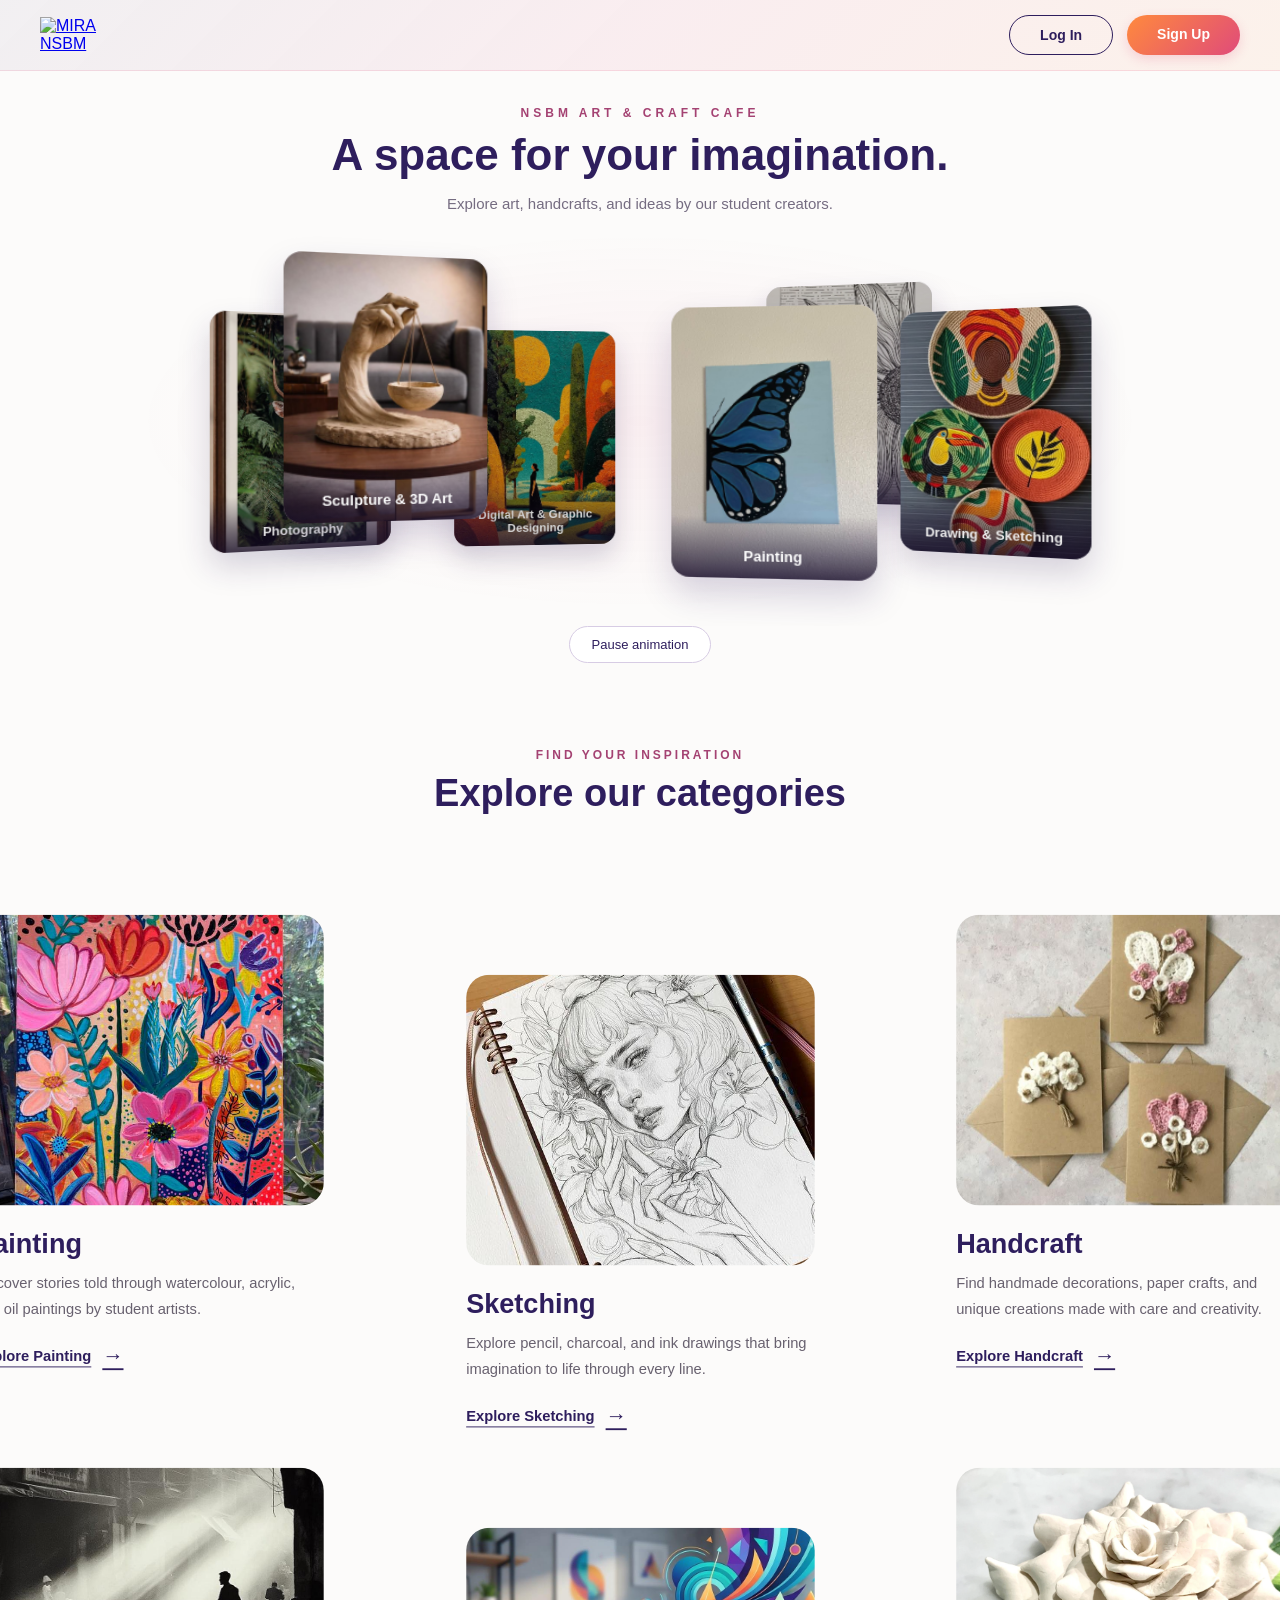
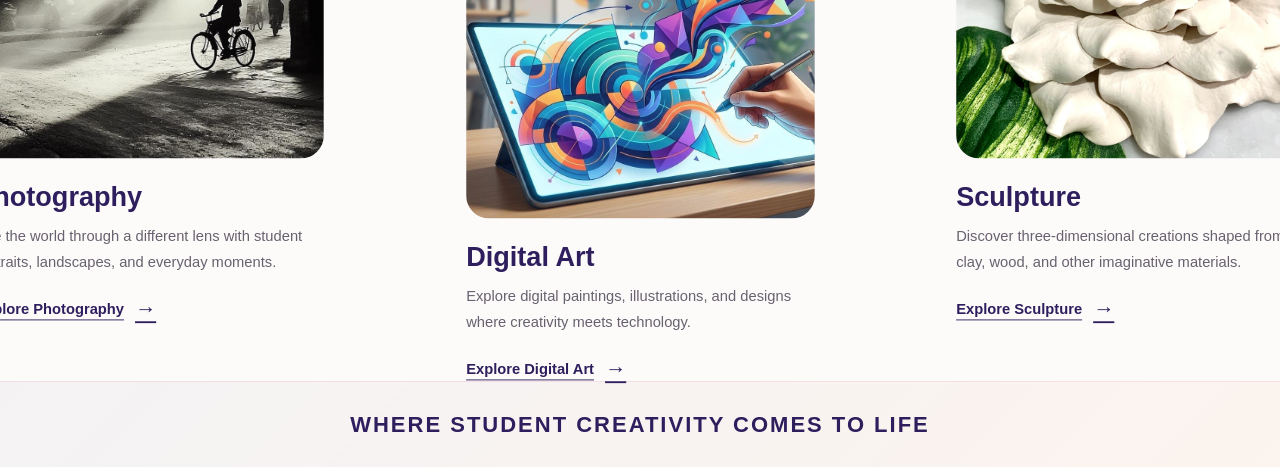
==== index.html @ be4d04fd "Created the categories in home page Here I have created the category types in home page which is wan" ====
<!DOCTYPE html>
<html lang="en">
<head>
    <meta charset="UTF-8">
    <meta name="viewport" content="width=device-width, initial-scale=1.0">

    <title>MIRA | NSBM ArtCraft</title>

    <link rel="stylesheet" href="style.css">
    <script src="carousel.js" defer></script>
</head>

<body class="mira-home">

    <header class="header">
        <a href="index.html">
            <img src="./Assets/logo without bg.jpeg"
                 alt="MIRA NSBM"
                 class="header-logo">
        </a>

        <nav class="header-buttons">
            <a href="login.html" class="button login-link">
                Log In
            </a>

            <a href="signin.html" class="button signup-link">
                Sign Up
            </a>
        </nav>
    </header>

    <main class="mira-showcase">

        <div class="showcase-intro">
            <p class="showcase-label">NSBM ART & CRAFT CAFE</p>
            <h1>A space for your imagination.</h1>
            <p>Explore art, handcrafts, and ideas by our student creators.</p>
        </div>

        <section class="mira-stage" aria-label="Featured student artworks">
            <div class="mira-orbit" id="artOrbit">

                <figure class="mira-art">
                    <img src="./Assests\art1.jpeg" alt="Student painting">
                    <figcaption>Painting</figcaption>
                </figure>

                <figure class="mira-art">
                    <img src="./Assests\art2.jpeg" alt="Student pencil sketch">
                    <figcaption>Drawing & Sketching</figcaption>
                </figure>

                <figure class="mira-art">
                    <img src="./Assests\art3.jpeg" alt="Student handcrafted item">
                    <figcaption>Handcrafts</figcaption>
                </figure>

                <figure class="mira-art">
                    <img src="./Assests\art4.jpeg" alt="Student photography">
                    <figcaption>Digital Art & Graphic Designing</figcaption>
                </figure>

                <figure class="mira-art">
                    <img src="./Assests\art5.jpeg" alt="Student digital artwork">
                    <figcaption>Photography</figcaption>
                </figure>

                <figure class="mira-art">
                    <img src="./Assests\art6.jpeg" alt="Student creative project">
                    <figcaption>Sculpture & 3D Art</figcaption>
                </figure>

            </div>
        </section>

        <button type="button"
                class="mira-motion-button"
                id="motionButton"
                aria-controls="artOrbit">
            Pause animation
        </button>

    </main>

    <section class="mira-categories" aria-labelledby="categoriesTitle">

    <div class="categories-heading">
        <p>FIND YOUR INSPIRATION</p>
        <h2 id="categoriesTitle">Explore our categories</h2>
    </div>

    <div class="categories-grid">

        <!-- Painting -->
        <article class="category-card">
            <img src="./Assests\painting1.jpg"
                 alt="Colourful painting"
                 loading="lazy">

            <h3>Painting</h3>

            <p>
                Discover stories told through watercolour,
                acrylic, and oil paintings by student artists.
            </p>

            <a href="gallery.html?category=painting">
                Explore Painting <span aria-hidden="true">→</span>
            </a>
        </article>

        <!-- Sketching -->
        <article class="category-card">
            <img src="./Assests\sketching1.jpg"
                 alt="Detailed pencil sketch"
                 loading="lazy">

            <h3>Sketching</h3>

            <p>
                Explore pencil, charcoal, and ink drawings
                that bring imagination to life through every line.
            </p>

            <a href="gallery.html?category=sketching">
                Explore Sketching <span aria-hidden="true">→</span>
            </a>
        </article>

        <!-- Handcraft -->
        <article class="category-card">
            <img src="./Assests\handcraft1.jpg"
                 alt="Handmade craft creation"
                 loading="lazy">

            <h3>Handcraft</h3>

            <p>
                Find handmade decorations, paper crafts,
                and unique creations made with care and creativity.
            </p>

            <a href="gallery.html?category=handcraft">
                Explore Handcraft <span aria-hidden="true">→</span>
            </a>
        </article>

        <!-- Photography -->
        <article class="category-card">
            <img src="./Assests\photography1.jpg"
                 alt="Creative student photograph"
                 loading="lazy">

            <h3>Photography</h3>

            <p>
                See the world through a different lens with
                student portraits, landscapes, and everyday moments.
            </p>

            <a href="gallery.html?category=photography">
                Explore Photography <span aria-hidden="true">→</span>
            </a>
        </article>

        <!-- Digital art -->
        <article class="category-card">
            <img src="./Assests\digiart1.jpg"
                 alt="Digital illustration"
                 loading="lazy">

            <h3>Digital Art</h3>

            <p>
                Explore digital paintings, illustrations,
                and designs where creativity meets technology.
            </p>

            <a href="gallery.html?category=digital-art">
                Explore Digital Art <span aria-hidden="true">→</span>
            </a>
        </article>

        <!-- Sculpture -->
        <article class="category-card">
            <img src="./Assests\3dart.webp"
                 alt="Handmade sculpture"
                 loading="lazy">

            <h3>Sculpture</h3>

            <p>
                Discover three-dimensional creations shaped
                from clay, wood, and other imaginative materials.
            </p>

            <a href="gallery.html?category=sculpture">
                Explore Sculpture <span aria-hidden="true">→</span>
            </a>
        </article>

    </div>
</section>

    <footer class="mira-home-footer">
        <p>WHERE STUDENT CREATIVITY COMES TO LIFE</p>
    </footer>

    <script src="script.js" defer></script>

</body>
</html>
---- style.css ----
/* General styles */
* {
    margin: 0;
    padding: 0;
    box-sizing: border-box;
}

body {
    font-family: "Segoe UI", Tahoma, Geneva, Verdana, sans-serif;
    background: #fcfbfa;
    color: #2e1e5d;
}

button,
input {
    font: inherit;
}

/* Homepage header */
.header {
    display: flex;
    justify-content: space-between;
    align-items: center;
    gap: 20px;
    padding: 15px 40px;

    background: linear-gradient(
        135deg,
        rgba(46, 30, 93, 0.05),
        rgba(224, 75, 122, 0.08),
        rgba(255, 138, 61, 0.08)
    );

    border-bottom: 1px solid rgba(224, 75, 122, 0.15);
}

.header-logo {
    display: block;
    width: 85px;
    height: auto;
}

.header-buttons {
    display: flex;
    gap: 14px;
}

.button {
    display: inline-block;
    padding: 11px 30px;
    border-radius: 25px;
    text-decoration: none;
    font-size: 14px;
    font-weight: 600;
    text-align: center;
}

.login-link {
    border: 1px solid #2e1e5d;
    color: #2e1e5d;
}

.login-link:hover {
    background: #eee8f7;
}

.signup-link {
    background: linear-gradient(135deg, #ff8a3d, #e04b7a);
    color: white;
    box-shadow: 0 4px 12px rgba(224, 75, 122, 0.2);
}

.signup-link:hover {
    filter: brightness(0.95);
}

/* Homepage content */
.home-content {
    min-height: calc(100vh - 90px);
    display: flex;
    justify-content: center;
    align-items: center;
    padding: 30px;
    text-align: center;
}

.home-content h1 {
    font-size: 26px;
    letter-spacing: 2px;
}

/* Separate login page */
.login-page {
    min-height: 100vh;
    display: flex;
    justify-content: center;
    align-items: center;
    padding: 24px;
    background: linear-gradient(135deg, #eee8f7, #fff0e8);
}

.login-card {
    position: relative;
    display: grid;
    grid-template-columns: 1fr 1fr;
    width: 900px;
    max-width: 100%;
    overflow: hidden;
    border-radius: 24px;
    background: white;
    box-shadow: 0 15px 50px rgba(0, 0, 0, 0.15);
}

.back-button {
    position: absolute;
    top: 12px;
    right: 20px;
    color: #2e1e5d;
    font-size: 34px;
    text-decoration: none;
    z-index: 1;
}

.login-panel {
    padding: 40px 32px;
}

.login-logo {
    width: 85px;
    height: auto;
    margin-bottom: 18px;
}

.login-panel h1 {
    margin-bottom: 8px;
    font-size: 30px;
}

.subtitle {
    margin-bottom: 25px;
    color: #666;
}

#loginForm label {
    display: block;
    margin: 15px 0 6px;
    font-size: 14px;
    font-weight: 600;
}

#loginForm input {
    width: 100%;
    padding: 15px;
    border: 1px solid #ccc;
    border-radius: 12px;
    font-size: 16px;
}

#loginForm input:focus {
    outline: 2px solid #7654bb;
    outline-offset: 2px;
}

.password-box {
    position: relative;
}

#loginForm .password-box input {
    padding-right: 75px;
}

.show-password {
    position: absolute;
    right: 12px;
    top: 50%;
    transform: translateY(-50%);
    border: none;
    background: transparent;
    color: #2e1e5d;
    font-size: 14px;
    font-weight: 600;
    cursor: pointer;
}

.forgot-link {
    display: inline-block;
    margin: 12px 0 20px;
    color: #6240a0;
    font-size: 14px;
}

.submit-login {
    width: 100%;
    padding: 15px;
    border: none;
    border-radius: 12px;
    background: linear-gradient(135deg, #ff8a3d, #e04b7a);
    color: white;
    font-size: 16px;
    font-weight: 600;
    cursor: pointer;
}

.submit-login:hover {
    filter: brightness(0.95);
}

#loginStatus {
    margin-top: 12px;
    font-size: 14px;
    line-height: 1.5;
}

.signup-text {
    margin-top: 25px;
    font-size: 14px;
}

.signup-text a {
    color: #6240a0;
    font-weight: 600;
}

/* Login right panel */
.side-panel {
    display: flex;
    flex-direction: column;
    justify-content: center;
    align-items: center;
    padding: 55px 32px;
    background: linear-gradient(135deg, #f1edf8, #fff1eb);
    text-align: center;
}

.qr-placeholder {
    display: grid;
    place-items: center;
    width: 190px;
    height: 190px;
    margin-bottom: 24px;
    border: 2px dashed #b4a4cf;
    border-radius: 20px;
    background: white;
    color: #75658b;
    line-height: 1.6;
}

.side-panel h2 {
    margin-bottom: 12px;
    font-size: 22px;
}

.side-panel p {
    color: #666;
    line-height: 1.6;
}

/* Mobile layout */
@media (max-width: 650px) {
    .header {
        padding: 15px;
        gap: 12px;
    }

    .header-buttons {
        gap: 8px;
    }

    .button {
        padding: 10px 16px;
    }

    .home-content h1 {
        font-size: 20px;
    }

    .login-page {
        padding: 16px;
    }

    .login-card {
        grid-template-columns: 1fr;
    }

    .login-panel {
        padding: 40px 24px;
    }

    .side-panel {
        display: none;
    }
}

#signupForm label {
    display: block;
    margin: 15px 0 6px;
    font-size: 14px;
    font-weight: 600;
}

#signupForm input {
    width: 100%;
    padding: 15px;
    border: 1px solid #ccc;
    border-radius: 12px;
    font-size: 16px;
}

#signupForm input:focus {
    outline: 2px solid #7654bb;
    outline-offset: 2px;
}

#signupForm .password-box input {
    padding-right: 75px;
}

.signup-submit {
    margin-top: 24px;
}

#signupStatus {
    margin-top: 12px;
    font-size: 14px;
    line-height: 1.5;
}

/* Homepage layout */
.mira-home {
    min-height: 100vh;
    min-height: 100svh;
    display: flex;
    flex-direction: column;
    background: #fcfbfa;
}

.mira-home .header {
    flex-shrink: 0;
}

/* Main showcase fills the space above the footer */
.mira-showcase {
    flex: 1;
    min-width: 0;
    display: flex;
    flex-direction: column;
    justify-content: center;
    align-items: center;
    padding: 35px 0 20px;
}

.showcase-intro {
    padding: 0 20px;
    text-align: center;
}

.showcase-label {
    margin-bottom: 10px;
    color: #a44272;
    font-size: 12px;
    font-weight: 700;
    letter-spacing: 4px;
}

.showcase-intro h1 {
    margin-bottom: 12px;
    color: #2e1e5d;
    font-size: clamp(26px, 4vw, 44px);
}

.showcase-intro > p:last-child {
    color: #756c81;
    font-size: 15px;
    line-height: 1.6;
}

/* 3D space */
.mira-stage {
    width: 100%;
    max-width: 1100px;
    height: 410px;
    position: relative;
    perspective: 1100px;
    overflow: hidden;

    background: radial-gradient(
        ellipse at center,
        rgba(224, 75, 122, 0.07),
        transparent 65%
    );
}

.mira-orbit {
    position: absolute;
    top: 50%;
    left: 50%;
    width: 0;
    height: 0;
    transform-style: preserve-3d;
}

/* Artwork cards */
.mira-art {
    position: absolute;
    top: -120px;
    left: -90px;
    width: 180px;
    height: 240px;
    margin: 0;
    overflow: hidden;

    border: 5px solid white;
    border-radius: 16px;
    background: #eee8f7;
    box-shadow: 0 15px 30px rgba(46, 30, 93, 0.18);

    backface-visibility: hidden;
}

.mira-art img {
    display: block;
    width: 100%;
    height: 100%;
    object-fit: cover;
}

.mira-art figcaption {
    position: absolute;
    right: 0;
    bottom: 0;
    left: 0;
    padding: 28px 10px 12px;

    background: linear-gradient(
        transparent,
        rgba(25, 14, 43, 0.8)
    );

    color: white;
    font-size: 13px;
    font-weight: 600;
    text-align: center;
}

.mira-motion-button {
    padding: 10px 22px;
    border: 1px solid #d7cce4;
    border-radius: 25px;
    background: white;
    color: #2e1e5d;
    font: inherit;
    font-size: 13px;
    cursor: pointer;
}

.mira-motion-button:hover {
    background: #f1edf8;
}

.mira-motion-button:focus-visible {
    outline: 3px solid #7654bb;
    outline-offset: 3px;
}

/* Slogan at the bottom, without overlapping content */
.mira-home-footer {
    padding: 25px 20px;
    border-top: 1px solid rgba(224, 75, 122, 0.12);

    background: linear-gradient(
        135deg,
        rgba(46, 30, 93, 0.04),
        rgba(255, 138, 61, 0.06)
    );

    text-align: center;
}

.mira-home-footer p {
    margin: 0;
    color: #2e1e5d;
    font-size: clamp(14px, 2vw, 22px);
    font-weight: 700;
    letter-spacing: 2px;
    line-height: 1.6;
}

/* Mobile adjustments */
@media (max-width: 600px) {
    .mira-showcase {
        padding-top: 25px;
    }

    .mira-stage {
        height: 310px;
    }

    .mira-art {
        top: -85px;
        left: -60px;
        width: 120px;
        height: 170px;
        border-width: 3px;
        border-radius: 12px;
    }

    .mira-art figcaption {
        font-size: 11px;
    }

    .showcase-intro > p:last-child {
        font-size: 13px;
    }
}

.mira-art {
    border: none;
}

/* Categories section */
.mira-categories {
    width: 100%;
    max-width: 1400px;
    margin: 0 auto;
    padding: 65px 40px 80px;
}

.categories-heading {
    margin-bottom: 40px;
    text-align: center;
}

.categories-heading > p {
    margin-bottom: 10px;
    color: #a44272;
    font-size: 12px;
    font-weight: 700;
    letter-spacing: 3px;
}

.categories-heading h2 {
    margin: 0;
    color: #2e1e5d;
    font-size: clamp(26px, 3vw, 38px);
}

/* Three columns on desktop */
.categories-grid {
    display: grid;
    grid-template-columns: repeat(3, minmax(0, 1fr));
    column-gap: 32px;
    row-gap: 60px;
}

.category-card {
    display: flex;
    flex-direction: column;
    min-width: 0;
}

/* Large rounded images like your reference */
.category-card > img {
    display: block;
    width: 100%;
    aspect-ratio: 6 / 5;
    object-fit: cover;

    border: none;
    border-radius: 25px;
    background: #eee8f7;
    box-shadow: none;

    transition: transform 0.3s ease;
}

.category-card:hover > img {
    transform: translateY(-5px);
}

.category-card h3 {
    margin: 25px 0 12px;
    color: #2e1e5d;
    font-size: clamp(23px, 2.3vw, 30px);
    font-weight: 600;
}

.category-card > p {
    margin: 0 0 22px;
    color: #68616f;
    font-size: 16px;
    line-height: 1.8;
}

/* Links stay aligned at the bottom of each row */
.category-card > a {
    align-self: flex-start;
    display: inline-flex;
    align-items: center;
    gap: 12px;
    margin-top: auto;

    color: #2e1e5d;
    font-size: 16px;
    font-weight: 600;
    text-decoration: underline;
    text-underline-offset: 6px;
}

.category-card > a span {
    display: inline-block;
    font-size: 23px;
    transition: transform 0.25s ease;
}

.category-card > a:hover {
    color: #b33968;
}

.category-card > a:hover span {
    transform: translateX(5px);
}

.category-card > a:focus-visible {
    outline: 3px solid #7654bb;
    outline-offset: 6px;
    border-radius: 3px;
}

/* Two columns on tablets */
@media (max-width: 900px) {
    .categories-grid {
        grid-template-columns: repeat(2, minmax(0, 1fr));
    }

    .mira-categories {
        padding: 50px 24px;
    }
}

/* One column on phones */
@media (max-width: 550px) {
    .categories-grid {
        grid-template-columns: 1fr;
        row-gap: 40px;
    }

    .mira-categories {
        padding: 40px 20px;
    }
}

/* Respect reduced-motion preferences */
@media (prefers-reduced-motion: reduce) {
    .category-card > img,
    .category-card > a span {
        transition: none;
    }

    .category-card:hover > img,
    .category-card > a:hover span {
        transform: none;
    }
}

/* =========================================
   CATEGORY SCROLL ENTRANCE ANIMATION
   ========================================= */

.category-card {
    opacity: 1;
    transform: none;

    transition:
        opacity 0.8s ease,
        transform 0.8s cubic-bezier(0.22, 1, 0.36, 1);
}

/* Different starting directions */
.category-card:nth-child(1) {
    transform: translateX(-80px) translateY(40px) scale(0.92);
}

.category-card:nth-child(2) {
    transform: translateY(100px) scale(0.92);
}

.category-card:nth-child(3) {
    transform: translateX(80px) translateY(40px) scale(0.92);
}

.category-card:nth-child(4) {
    transform: translateX(-80px) translateY(40px) scale(0.92);
}

.category-card:nth-child(5) {
    transform: translateY(100px) scale(0.92);
}

.category-card:nth-child(6) {
    transform: translateX(80px) translateY(40px) scale(0.92);
}

/* Final position */
.category-card.show-category {
    opacity: 1;
    transform: translate(0, 0) scale(1);
}
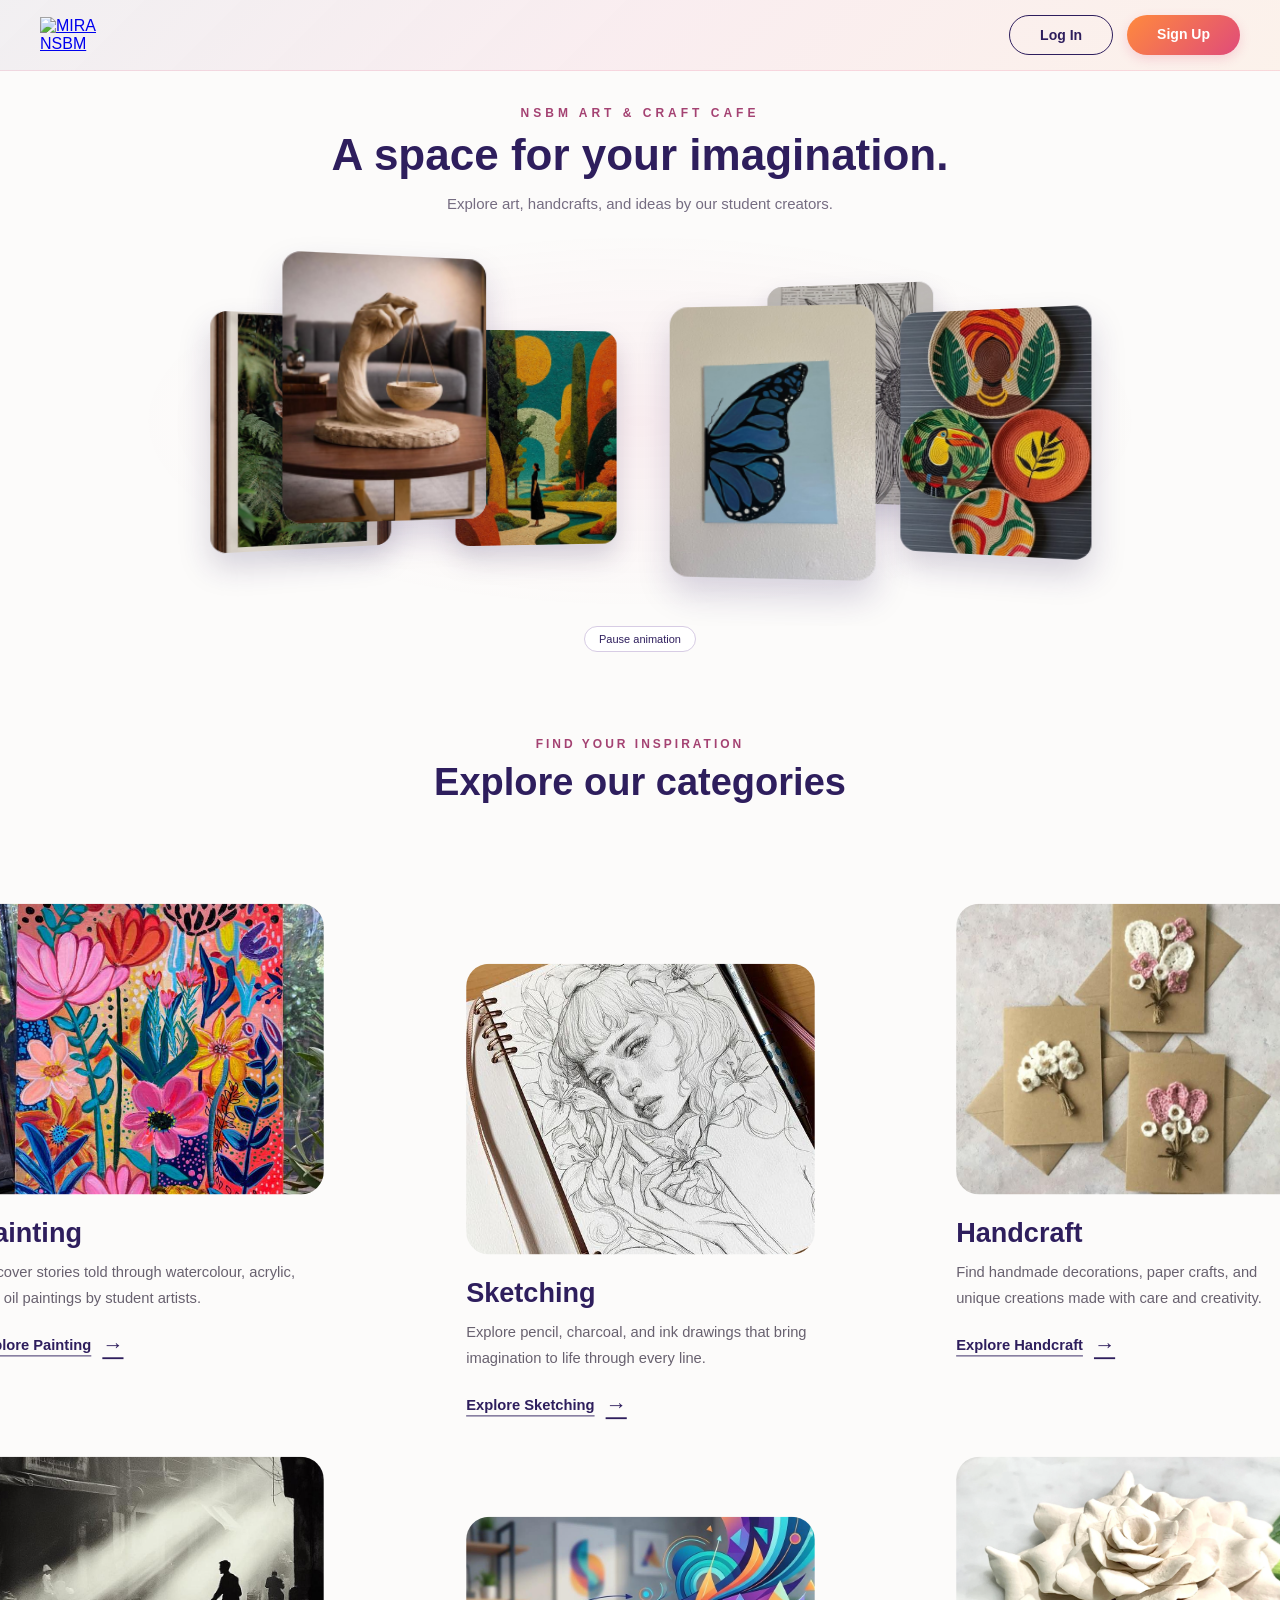
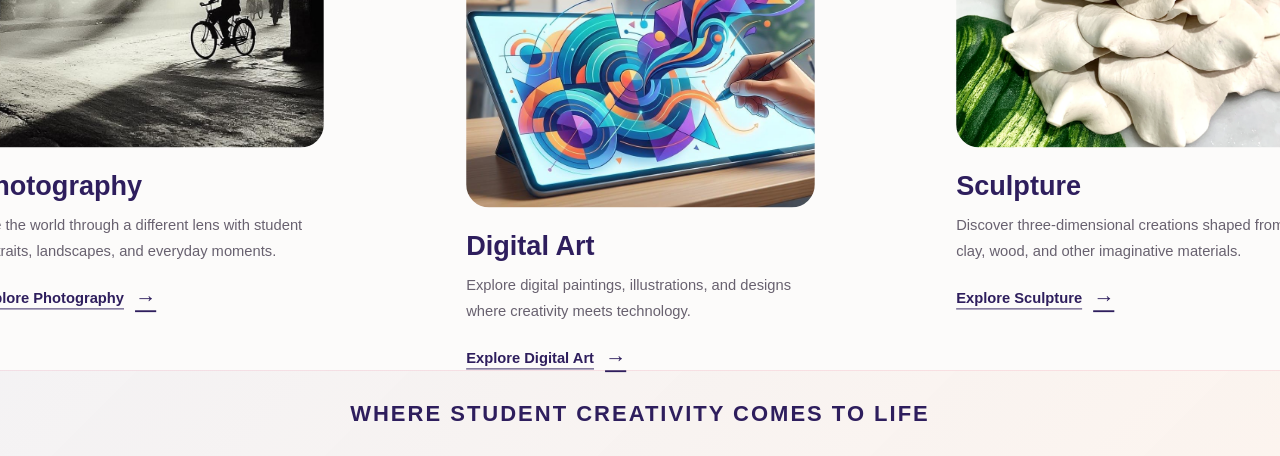
==== commit c5d17417: "Updatedwith some changes" ====
--- a/index.html
+++ b/index.html
@@ -43,32 +43,26 @@
 
                 <figure class="mira-art">
                     <img src="./Assests\art1.jpeg" alt="Student painting">
-                    <figcaption>Painting</figcaption>
                 </figure>
 
                 <figure class="mira-art">
                     <img src="./Assests\art2.jpeg" alt="Student pencil sketch">
-                    <figcaption>Drawing & Sketching</figcaption>
                 </figure>
 
                 <figure class="mira-art">
                     <img src="./Assests\art3.jpeg" alt="Student handcrafted item">
-                    <figcaption>Handcrafts</figcaption>
                 </figure>
 
                 <figure class="mira-art">
                     <img src="./Assests\art4.jpeg" alt="Student photography">
-                    <figcaption>Digital Art & Graphic Designing</figcaption>
                 </figure>
 
                 <figure class="mira-art">
                     <img src="./Assests\art5.jpeg" alt="Student digital artwork">
-                    <figcaption>Photography</figcaption>
                 </figure>
 
                 <figure class="mira-art">
                     <img src="./Assests\art6.jpeg" alt="Student creative project">
-                    <figcaption>Sculpture & 3D Art</figcaption>
                 </figure>
 
             </div>
--- a/style.css
+++ b/style.css
@@ -443,13 +443,13 @@
 }
 
 .mira-motion-button {
-    padding: 10px 22px;
+    padding: 6px 14px;   /* smaller button */
     border: 1px solid #d7cce4;
-    border-radius: 25px;
+    border-radius: 20px;
     background: white;
     color: #2e1e5d;
     font: inherit;
-    font-size: 13px;
+    font-size: 11px;     /* smaller text */
     cursor: pointer;
 }
 
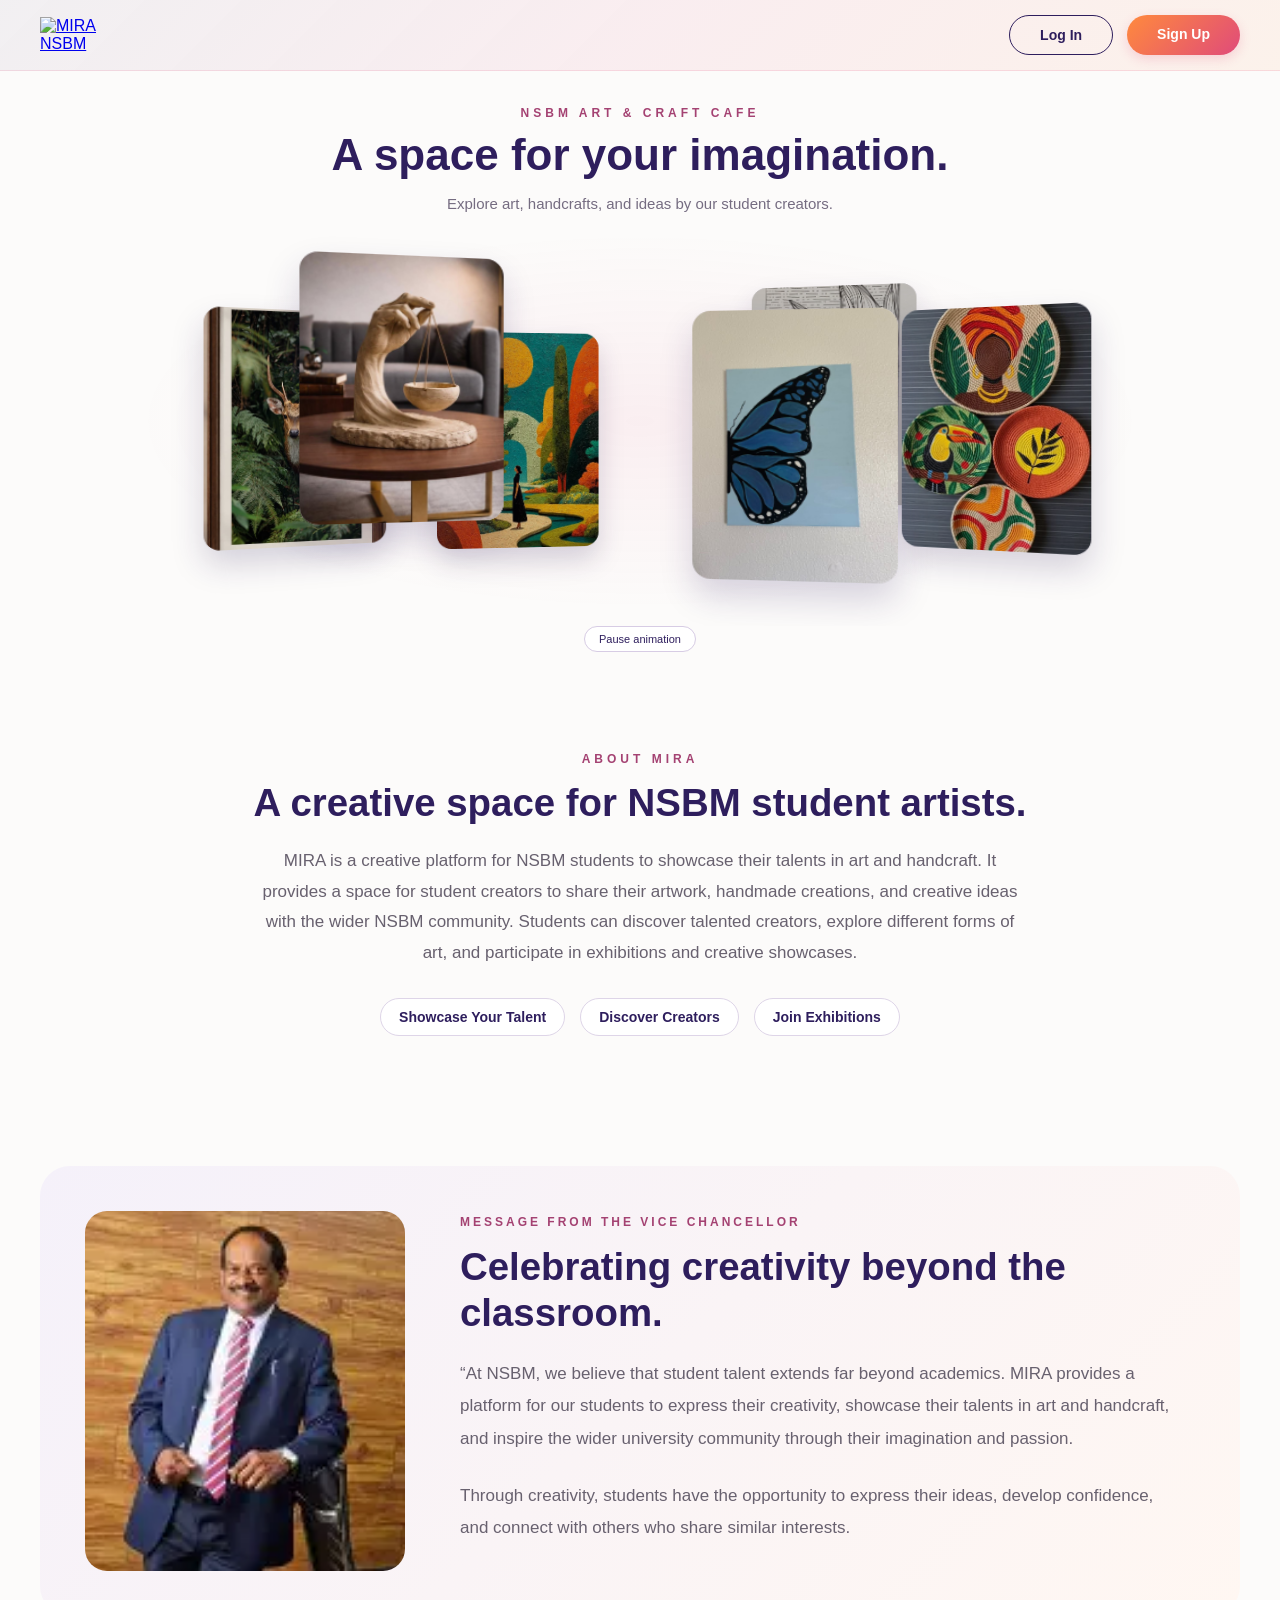
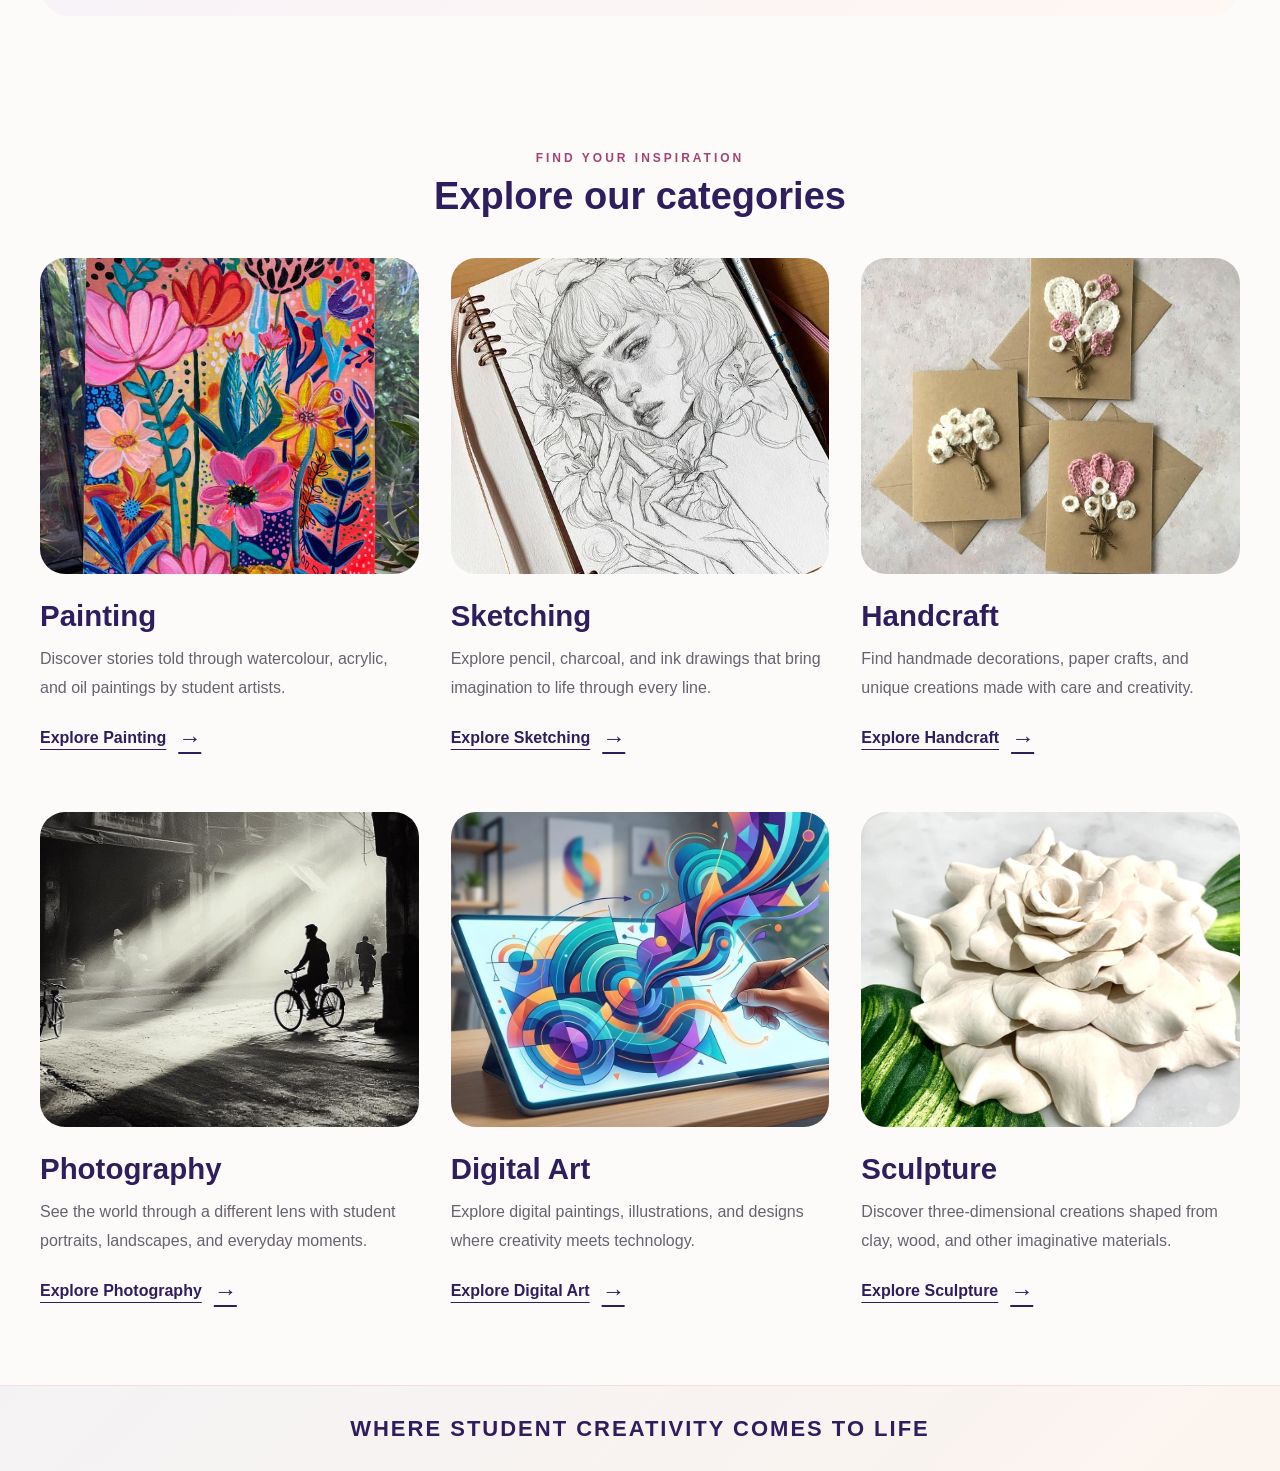
==== commit 7764c548: "Updated with some parts of home page" ====
--- a/index.html
+++ b/index.html
@@ -77,6 +77,82 @@
 
     </main>
 
+    <section class="mira-about">
+
+    <p class="about-label">ABOUT MIRA</p>
+
+    <h2>A creative space for NSBM student artists.</h2>
+
+    <p class="about-description">
+        MIRA is a creative platform for NSBM students to showcase their
+        talents in art and handcraft. It provides a space for student creators
+        to share their artwork, handmade creations, and creative ideas with
+        the wider NSBM community. Students can discover talented creators,
+        explore different forms of art, and participate in exhibitions and
+        creative showcases.
+    </p>
+
+    <div class="about-features">
+        <span>Showcase Your Talent</span>
+        <span>Discover Creators</span>
+        <span>Join Exhibitions</span>
+    </div>
+
+</section>
+
+<section class="vc-message">
+
+    <div class="vc-message-container">
+
+        <!-- Photo stays fixed -->
+        <div class="vc-image">
+            <img src="./Assests\vcsir.webp"
+                 alt="Vice Chancellor of NSBM Green University">
+        </div>
+
+        <!-- Only this side scrolls -->
+        <div class="vc-content">
+
+            <p class="vc-label">MESSAGE FROM THE VICE CHANCELLOR</p>
+
+            <h2>Celebrating creativity beyond the classroom.</h2>
+
+            <div class="vc-scroll-content">
+
+                <p class="vc-quote">
+                    “At NSBM, we believe that student talent extends far
+                    beyond academics. MIRA provides a platform for our
+                    students to express their creativity, showcase their
+                    talents in art and handcraft, and inspire the wider
+                    university community through their imagination and
+                    passion.
+                </p>
+
+                <p class="vc-quote">
+                    Through creativity, students have the opportunity to
+                    express their ideas, develop confidence, and connect
+                    with others who share similar interests.
+                </p>
+
+                <p class="vc-quote">
+                    MIRA celebrates the artistic talents of NSBM students
+                    and encourages them to continue exploring their
+                    creativity beyond the classroom.”
+                </p>
+
+                <div class="vc-name">
+                    <strong>Vice Chancellor - Prof. E. A. Weerasinghe</strong>
+                    <span>NSBM Green University</span>
+                </div>
+
+            </div>
+
+        </div>
+
+    </div>
+
+</section>
+
     <section class="mira-categories" aria-labelledby="categoriesTitle">
 
     <div class="categories-heading">
--- a/style.css
+++ b/style.css
@@ -517,6 +517,212 @@
     border: none;
 }
 
+/* About MIRA section */
+
+.mira-about {
+    max-width: 950px;
+    margin: 0 auto;
+    padding: 80px 30px 60px;
+    text-align: center;
+}
+
+.about-label {
+    margin-bottom: 14px;
+    color: #a44272;
+    font-size: 12px;
+    font-weight: 700;
+    letter-spacing: 4px;
+}
+
+.mira-about h2 {
+    margin-bottom: 20px;
+    color: #2e1e5d;
+    font-size: clamp(28px, 3vw, 42px);
+    line-height: 1.2;
+}
+
+.about-description {
+    max-width: 760px;
+    margin: 0 auto;
+    color: #68616f;
+    font-size: 17px;
+    line-height: 1.8;
+}
+
+.about-features {
+    display: flex;
+    justify-content: center;
+    flex-wrap: wrap;
+    gap: 15px;
+    margin-top: 30px;
+}
+
+.about-features span {
+    padding: 10px 18px;
+    border: 1px solid #ded5e8;
+    border-radius: 30px;
+    background: #ffffff;
+    color: #2e1e5d;
+    font-size: 14px;
+    font-weight: 600;
+}
+
+@media (max-width: 600px) {
+    .mira-about {
+        padding: 60px 20px 40px;
+    }
+
+    .about-description {
+        font-size: 15px;
+    }
+}
+
+/* =========================================
+   VICE CHANCELLOR MESSAGE
+   ========================================= */
+
+.vc-message {
+    padding: 70px 40px;
+}
+
+.vc-message-container {
+    display: grid;
+    grid-template-columns: 320px 1fr;
+    gap: 55px;
+    align-items: center;
+
+    max-width: 1200px;
+    margin: 0 auto;
+    padding: 45px;
+
+    border-radius: 30px;
+
+    background: linear-gradient(
+        135deg,
+        #f5f1fa,
+        #fff7f2
+    );
+}
+
+.vc-image img {
+    display: block;
+    width: 100%;
+    height: 360px;
+
+    object-fit: cover;
+
+    border-radius: 22px;
+}
+
+.vc-label {
+    margin-bottom: 15px;
+
+    color: #a44272;
+
+    font-size: 12px;
+    font-weight: 700;
+
+    letter-spacing: 3px;
+}
+
+.vc-content h2 {
+    margin-bottom: 22px;
+
+    color: #2e1e5d;
+
+    font-size: clamp(27px, 3vw, 40px);
+
+    line-height: 1.2;
+}
+
+.vc-quote {
+    margin-bottom: 25px;
+
+    color: #68616f;
+
+    font-size: 17px;
+
+    line-height: 1.9;
+}
+
+.vc-name {
+    display: flex;
+    flex-direction: column;
+
+    gap: 5px;
+}
+
+.vc-name strong {
+    color: #2e1e5d;
+
+    font-size: 16px;
+}
+
+.vc-name span {
+    color: #8b8291;
+
+    font-size: 14px;
+}
+
+
+/* Mobile */
+
+@media (max-width: 750px) {
+
+    .vc-message {
+        padding: 50px 20px;
+    }
+
+    .vc-message-container {
+        grid-template-columns: 1fr;
+
+        padding: 25px;
+
+        gap: 30px;
+    }
+
+    .vc-image {
+        max-width: 300px;
+
+        margin: 0 auto;
+    }
+
+    .vc-image img {
+        height: 330px;
+    }
+}
+
+/* Scrollable Vice Chancellor message */
+
+.vc-content {
+    min-width: 0;
+}
+
+/* Only the message area scrolls */
+.vc-scroll-content {
+    max-height: 210px;
+    padding-right: 20px;
+
+    overflow-y: auto;
+
+    scroll-behavior: smooth;
+}
+
+/* Scrollbar */
+.vc-scroll-content::-webkit-scrollbar {
+    width: 6px;
+}
+
+.vc-scroll-content::-webkit-scrollbar-track {
+    background: #eee8f7;
+    border-radius: 20px;
+}
+
+.vc-scroll-content::-webkit-scrollbar-thumb {
+    background: #a44272;
+    border-radius: 20px;
+}
+
 /* Categories section */
 .mira-categories {
     width: 100%;
@@ -663,45 +869,103 @@
 }
 
 /* =========================================
-   CATEGORY SCROLL ENTRANCE ANIMATION
+   CATEGORY ENTRANCE ANIMATION
    ========================================= */
 
-.category-card {
+/*
+   IMPORTANT:
+   The normal category cards stay visible by default.
+   The animation only activates when JavaScript
+   adds "animate-ready" to .categories-grid.
+*/
+
+.categories-grid.animate-ready .category-card {
+    opacity: 0;
+
+    transition:
+        opacity 1s ease,
+        transform 1s cubic-bezier(0.22, 1, 0.36, 1);
+}
+
+
+/* Painting - enters from left */
+
+.categories-grid.animate-ready .category-card:nth-child(1) {
+    transform:
+        translateX(-150px)
+        translateY(70px)
+        scale(0.88);
+}
+
+
+/* Sketching - enters from bottom */
+
+.categories-grid.animate-ready .category-card:nth-child(2) {
+    transform:
+        translateY(140px)
+        scale(0.88);
+}
+
+
+/* Handcraft - enters from right */
+
+.categories-grid.animate-ready .category-card:nth-child(3) {
+    transform:
+        translateX(150px)
+        translateY(70px)
+        scale(0.88);
+}
+
+
+/* Photography - enters from left */
+
+.categories-grid.animate-ready .category-card:nth-child(4) {
+    transform:
+        translateX(-150px)
+        translateY(70px)
+        scale(0.88);
+}
+
+
+/* Digital Art - enters from bottom */
+
+.categories-grid.animate-ready .category-card:nth-child(5) {
+    transform:
+        translateY(140px)
+        scale(0.88);
+}
+
+
+/* Sculpture - enters from right */
+
+.categories-grid.animate-ready .category-card:nth-child(6) {
+    transform:
+        translateX(150px)
+        translateY(70px)
+        scale(0.88);
+}
+
+
+/* Final position after JavaScript adds .show */
+
+.categories-grid.animate-ready .category-card.show {
     opacity: 1;
-    transform: none;
-
-    transition:
-        opacity 0.8s ease,
-        transform 0.8s cubic-bezier(0.22, 1, 0.36, 1);
-}
-
-/* Different starting directions */
-.category-card:nth-child(1) {
-    transform: translateX(-80px) translateY(40px) scale(0.92);
-}
-
-.category-card:nth-child(2) {
-    transform: translateY(100px) scale(0.92);
-}
-
-.category-card:nth-child(3) {
-    transform: translateX(80px) translateY(40px) scale(0.92);
-}
-
-.category-card:nth-child(4) {
-    transform: translateX(-80px) translateY(40px) scale(0.92);
-}
-
-.category-card:nth-child(5) {
-    transform: translateY(100px) scale(0.92);
-}
-
-.category-card:nth-child(6) {
-    transform: translateX(80px) translateY(40px) scale(0.92);
-}
-
-/* Final position */
-.category-card.show-category {
-    opacity: 1;
-    transform: translate(0, 0) scale(1);
+
+    transform:
+        translateX(0)
+        translateY(0)
+        scale(1);
+}
+
+
+/* Reduce animation for users who prefer less motion */
+
+@media (prefers-reduced-motion: reduce) {
+
+    .categories-grid.animate-ready .category-card,
+    .categories-grid.animate-ready .category-card.show {
+        opacity: 1;
+        transform: none;
+        transition: none;
+    }
 }
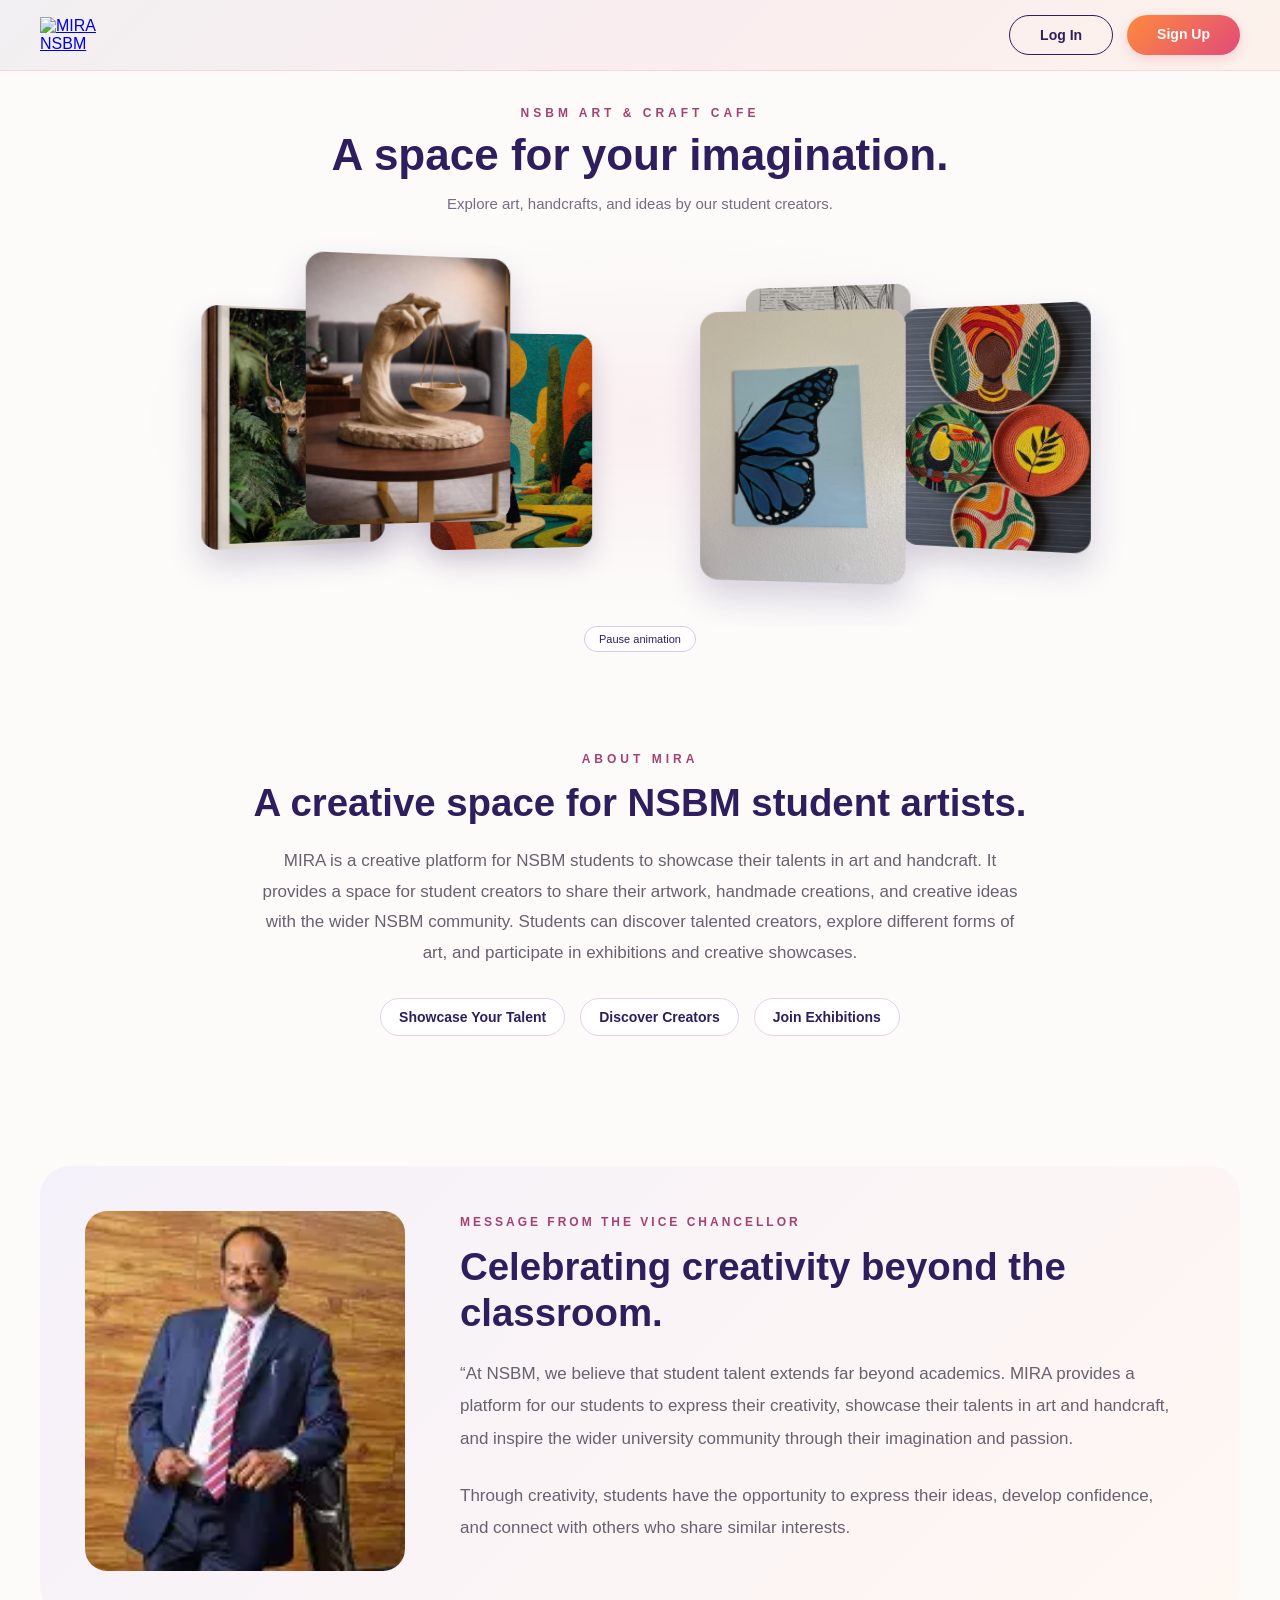
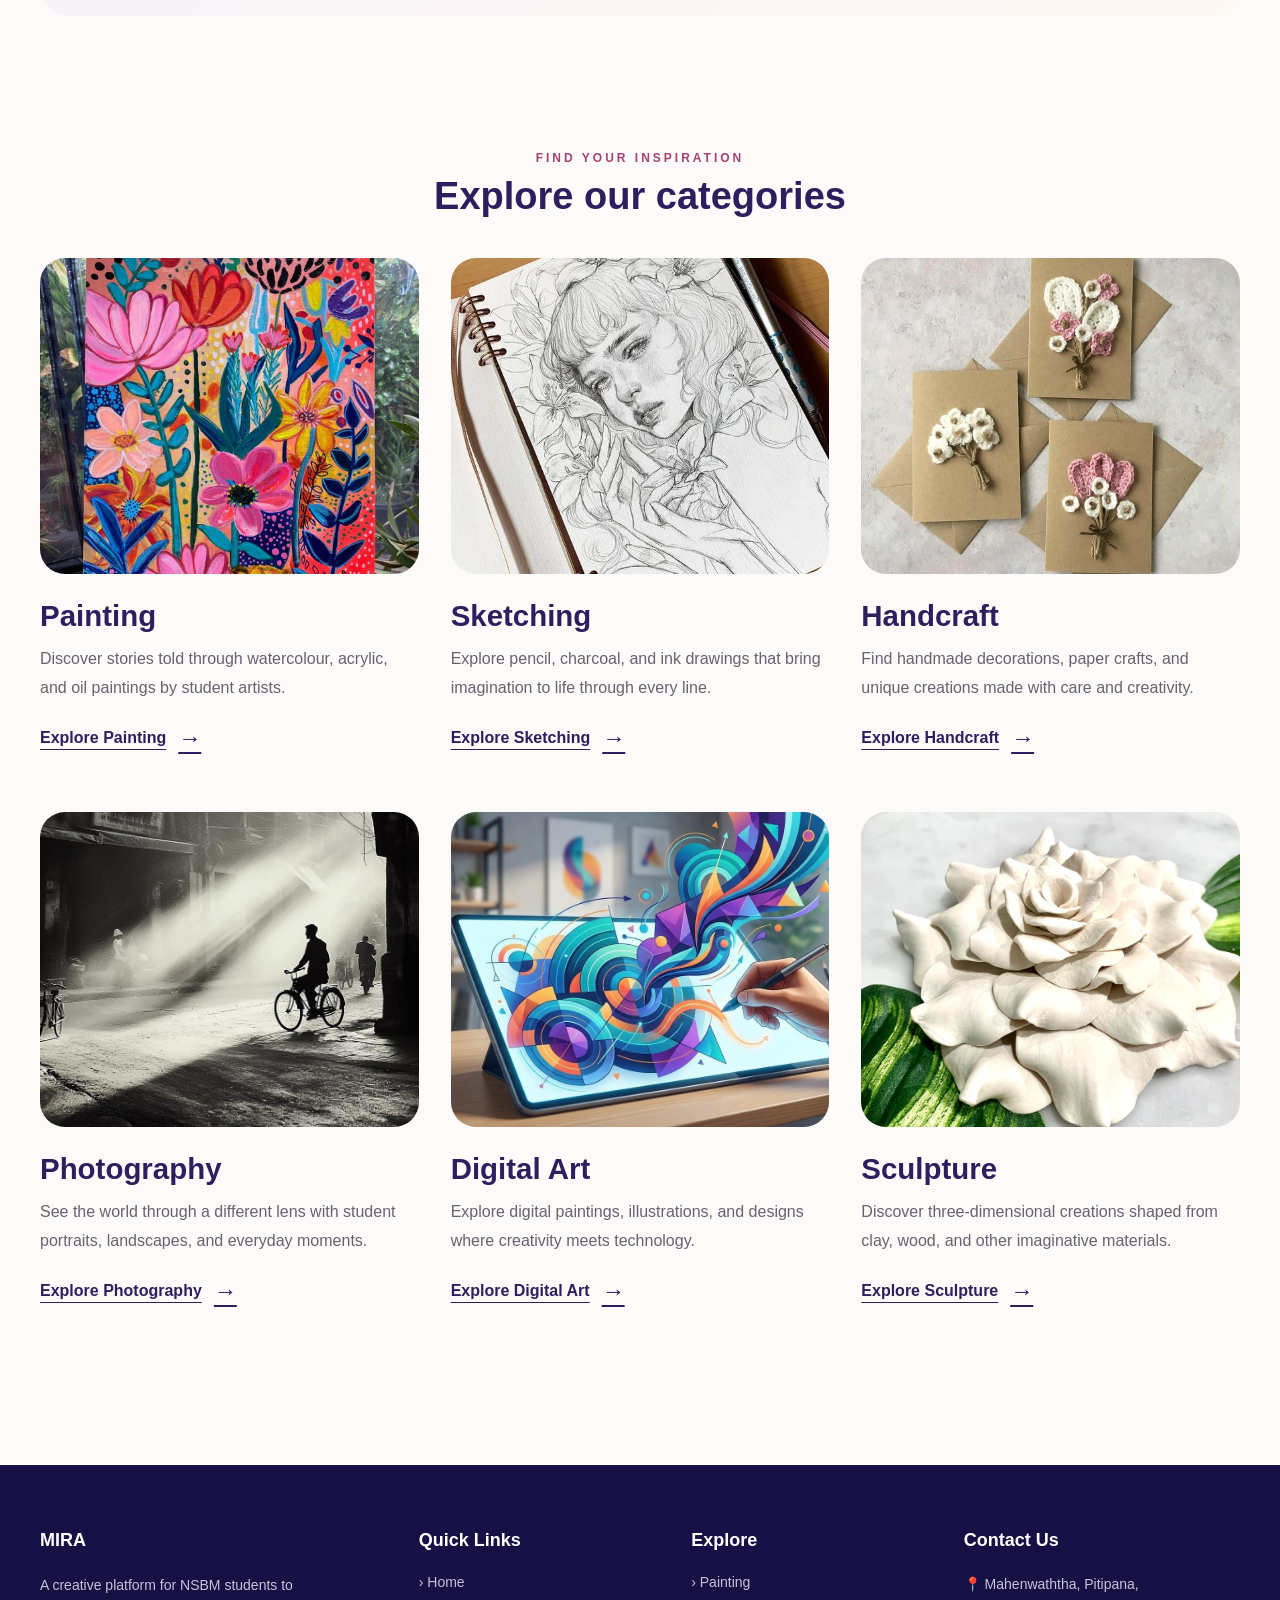
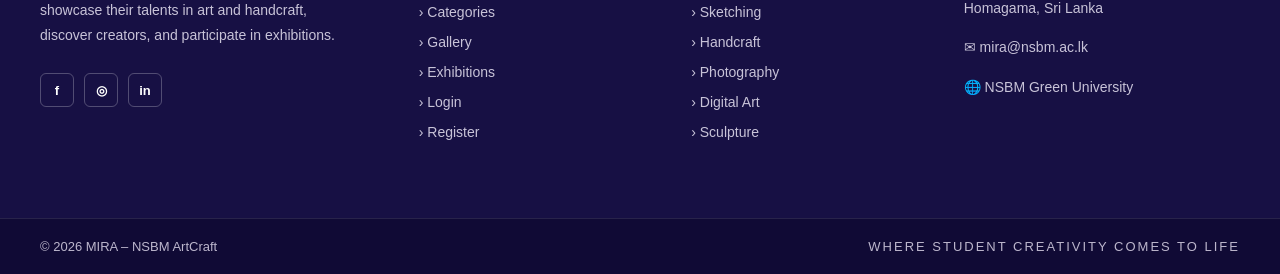
==== commit 5a129b7b: "updated footer Updated the footer in home page" ====
--- a/index.html
+++ b/index.html
@@ -273,9 +273,105 @@
     </div>
 </section>
 
-    <footer class="mira-home-footer">
-        <p>WHERE STUDENT CREATIVITY COMES TO LIFE</p>
-    </footer>
+    <footer class="mira-footer">
+
+    <div class="footer-container">
+
+        <!-- About MIRA -->
+        <div class="footer-section footer-about">
+
+            <h3>MIRA</h3>
+
+            <p>
+                A creative platform for NSBM students to showcase
+                their talents in art and handcraft, discover creators,
+                and participate in exhibitions.
+            </p>
+
+            <div class="footer-socials">
+                <a href="#" aria-label="Facebook">f</a>
+                <a href="#" aria-label="Instagram">◎</a>
+                <a href="#" aria-label="LinkedIn">in</a>
+            </div>
+
+        </div>
+
+
+        <!-- Quick Links -->
+        <div class="footer-section">
+
+            <h3>Quick Links</h3>
+
+            <ul>
+                <li><a href="index.html">› Home</a></li>
+                <li><a href="#categories">› Categories</a></li>
+                <li><a href="gallery.html">› Gallery</a></li>
+                <li><a href="events.html">› Exhibitions</a></li>
+                <li><a href="login.html">› Login</a></li>
+                <li><a href="signup.html">› Register</a></li>
+            </ul>
+
+        </div>
+
+
+        <!-- Explore -->
+        <div class="footer-section">
+
+            <h3>Explore</h3>
+
+            <ul>
+                <li><a href="gallery.html?category=painting">› Painting</a></li>
+                <li><a href="gallery.html?category=sketching">› Sketching</a></li>
+                <li><a href="gallery.html?category=handcraft">› Handcraft</a></li>
+                <li><a href="gallery.html?category=photography">› Photography</a></li>
+                <li><a href="gallery.html?category=digital-art">› Digital Art</a></li>
+                <li><a href="gallery.html?category=sculpture">› Sculpture</a></li>
+            </ul>
+
+        </div>
+
+
+        <!-- Contact -->
+        <div class="footer-section">
+
+            <h3>Contact Us</h3>
+
+            <div class="footer-contact">
+
+                <p>
+                    📍 Mahenwaththa, Pitipana,<br>
+                    Homagama, Sri Lanka
+                </p>
+
+                <p>
+                    ✉ mira@nsbm.ac.lk
+                </p>
+
+                <p>
+                    🌐 NSBM Green University
+                </p>
+
+            </div>
+
+        </div>
+
+    </div>
+
+
+    <!-- Bottom -->
+    <div class="footer-bottom">
+
+        <p>
+            © 2026 MIRA – NSBM ArtCraft
+        </p>
+
+        <p class="footer-slogan">
+            WHERE STUDENT CREATIVITY COMES TO LIFE
+        </p>
+
+    </div>
+
+</footer>
 
     <script src="script.js" defer></script>
 
--- a/style.css
+++ b/style.css
@@ -463,26 +463,203 @@
 }
 
 /* Slogan at the bottom, without overlapping content */
-.mira-home-footer {
-    padding: 25px 20px;
-    border-top: 1px solid rgba(224, 75, 122, 0.12);
-
-    background: linear-gradient(
-        135deg,
-        rgba(46, 30, 93, 0.04),
-        rgba(255, 138, 61, 0.06)
-    );
-
-    text-align: center;
-}
-
-.mira-home-footer p {
+/* =========================================
+   MIRA FOOTER
+   ========================================= */
+
+.mira-footer {
+    margin-top: 80px;
+    background: #171044;
+    color: white;
+}
+
+/* Main footer */
+
+.footer-container {
+    display: grid;
+    grid-template-columns: 1.5fr 1fr 1fr 1.3fr;
+    gap: 60px;
+
+    max-width: 1300px;
+    margin: 0 auto;
+    padding: 65px 40px;
+}
+
+
+/* Footer headings */
+
+.footer-section h3 {
+    margin-bottom: 22px;
+
+    color: white;
+
+    font-size: 18px;
+    font-weight: 600;
+}
+
+
+/* About MIRA */
+
+.footer-about p {
+    max-width: 300px;
+
+    color: #c8c3d8;
+
+    font-size: 14px;
+    line-height: 1.8;
+}
+
+
+/* Links */
+
+.footer-section ul {
     margin: 0;
-    color: #2e1e5d;
-    font-size: clamp(14px, 2vw, 22px);
-    font-weight: 700;
+    padding: 0;
+
+    list-style: none;
+}
+
+.footer-section li {
+    margin-bottom: 12px;
+}
+
+.footer-section a {
+    color: #c8c3d8;
+
+    font-size: 14px;
+    text-decoration: none;
+
+    transition: color 0.25s ease;
+}
+
+.footer-section a:hover {
+    color: #ff8a3d;
+}
+
+
+/* Social media */
+
+.footer-socials {
+    display: flex;
+    gap: 10px;
+
+    margin-top: 25px;
+}
+
+.footer-socials a {
+    display: flex;
+
+    width: 34px;
+    height: 34px;
+
+    align-items: center;
+    justify-content: center;
+
+    border: 1px solid rgba(255, 255, 255, 0.25);
+    border-radius: 6px;
+
+    color: white;
+
+    font-size: 13px;
+    font-weight: 600;
+
+    transition:
+        background 0.25s ease,
+        transform 0.25s ease;
+}
+
+.footer-socials a:hover {
+    background: #a44272;
+    color: white;
+
+    transform: translateY(-3px);
+}
+
+
+/* Contact */
+
+.footer-contact p {
+    margin-bottom: 16px;
+
+    color: #c8c3d8;
+
+    font-size: 14px;
+    line-height: 1.7;
+}
+
+
+/* Bottom copyright area */
+
+.footer-bottom {
+    display: flex;
+
+    justify-content: space-between;
+    align-items: center;
+
+    gap: 20px;
+
+    padding: 20px 40px;
+
+    border-top: 1px solid rgba(255, 255, 255, 0.1);
+
+    background: #100a35;
+}
+
+.footer-bottom p {
+    margin: 0;
+
+    color: #bcb6cc;
+
+    font-size: 13px;
+}
+
+.footer-slogan {
     letter-spacing: 2px;
-    line-height: 1.6;
+}
+
+
+/* =========================================
+   TABLET
+   ========================================= */
+
+@media (max-width: 900px) {
+
+    .footer-container {
+        grid-template-columns: repeat(2, 1fr);
+
+        gap: 45px;
+
+        padding: 50px 30px;
+    }
+
+}
+
+
+/* =========================================
+   MOBILE
+   ========================================= */
+
+@media (max-width: 550px) {
+
+    .footer-container {
+        grid-template-columns: 1fr;
+
+        gap: 35px;
+
+        padding: 45px 25px;
+    }
+
+    .footer-bottom {
+        flex-direction: column;
+
+        padding: 20px;
+
+        text-align: center;
+    }
+
+    .footer-slogan {
+        font-size: 11px;
+    }
 }
 
 /* Mobile adjustments */
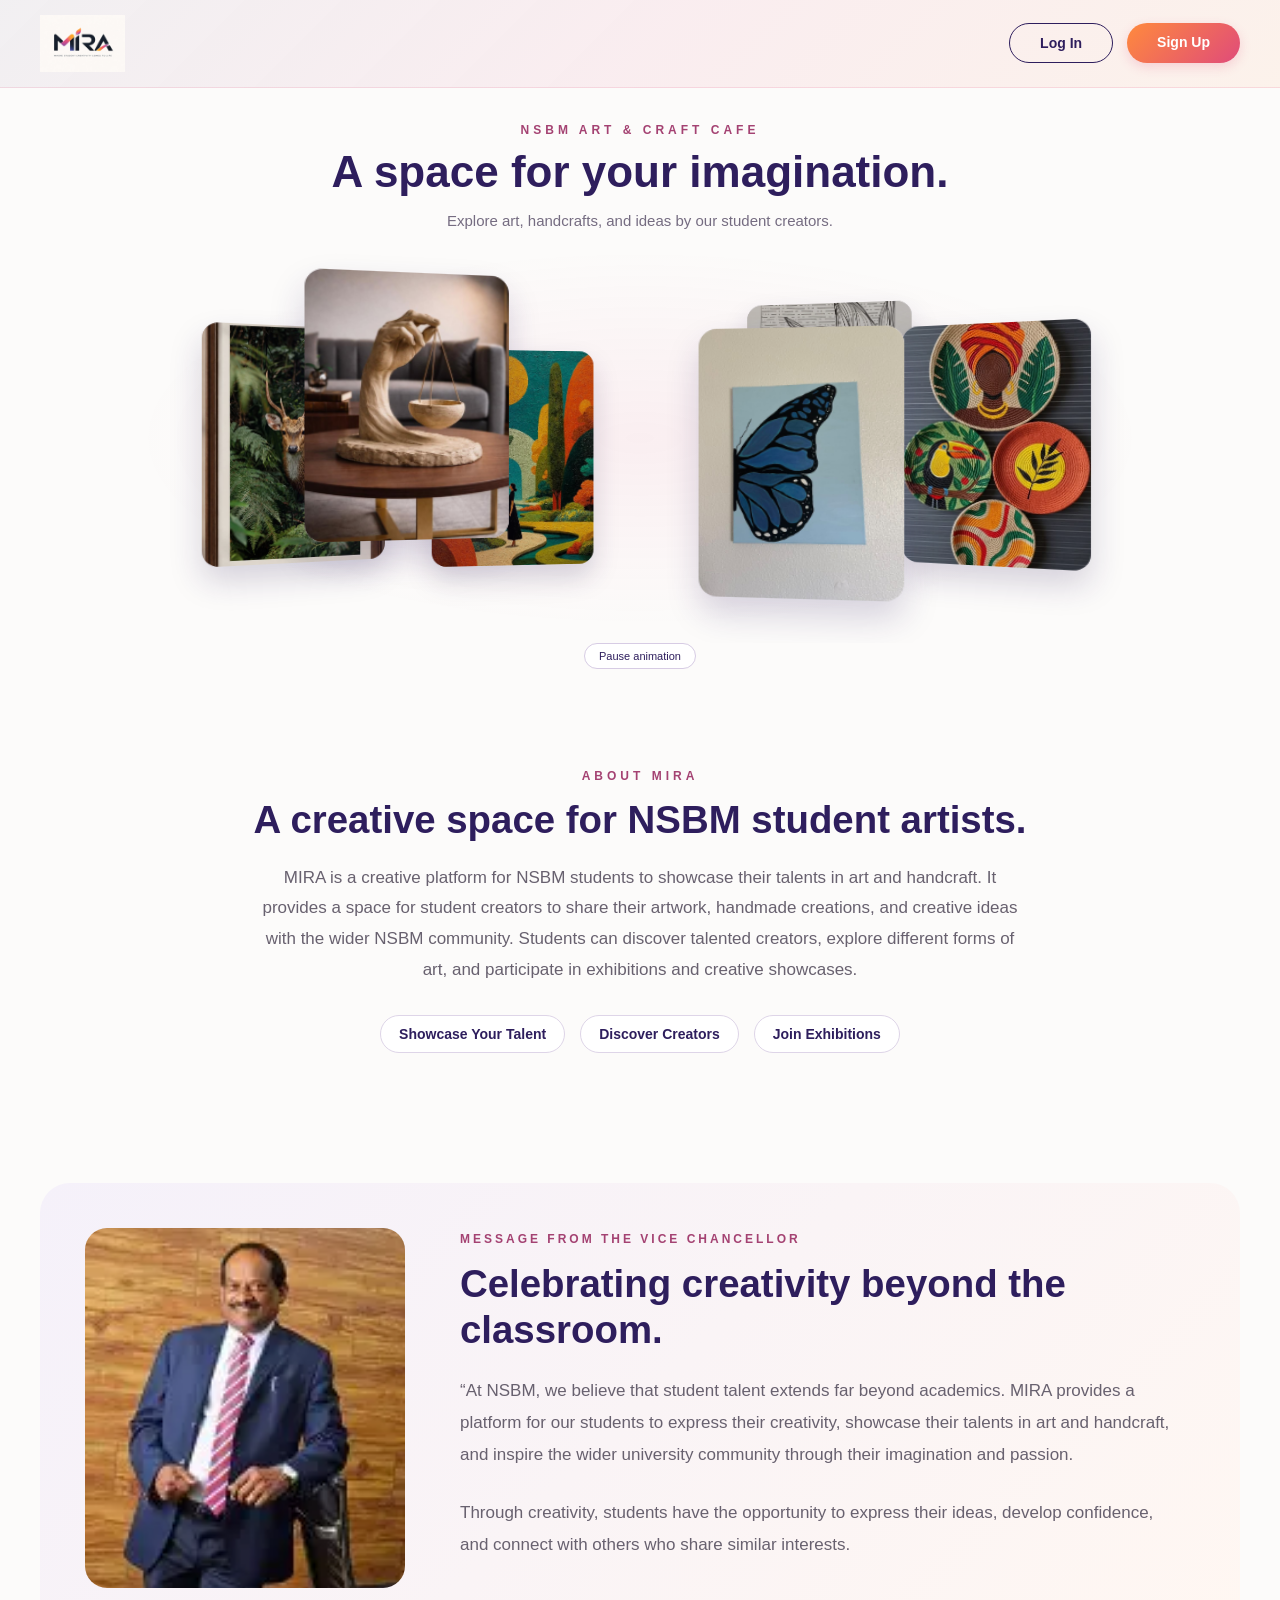
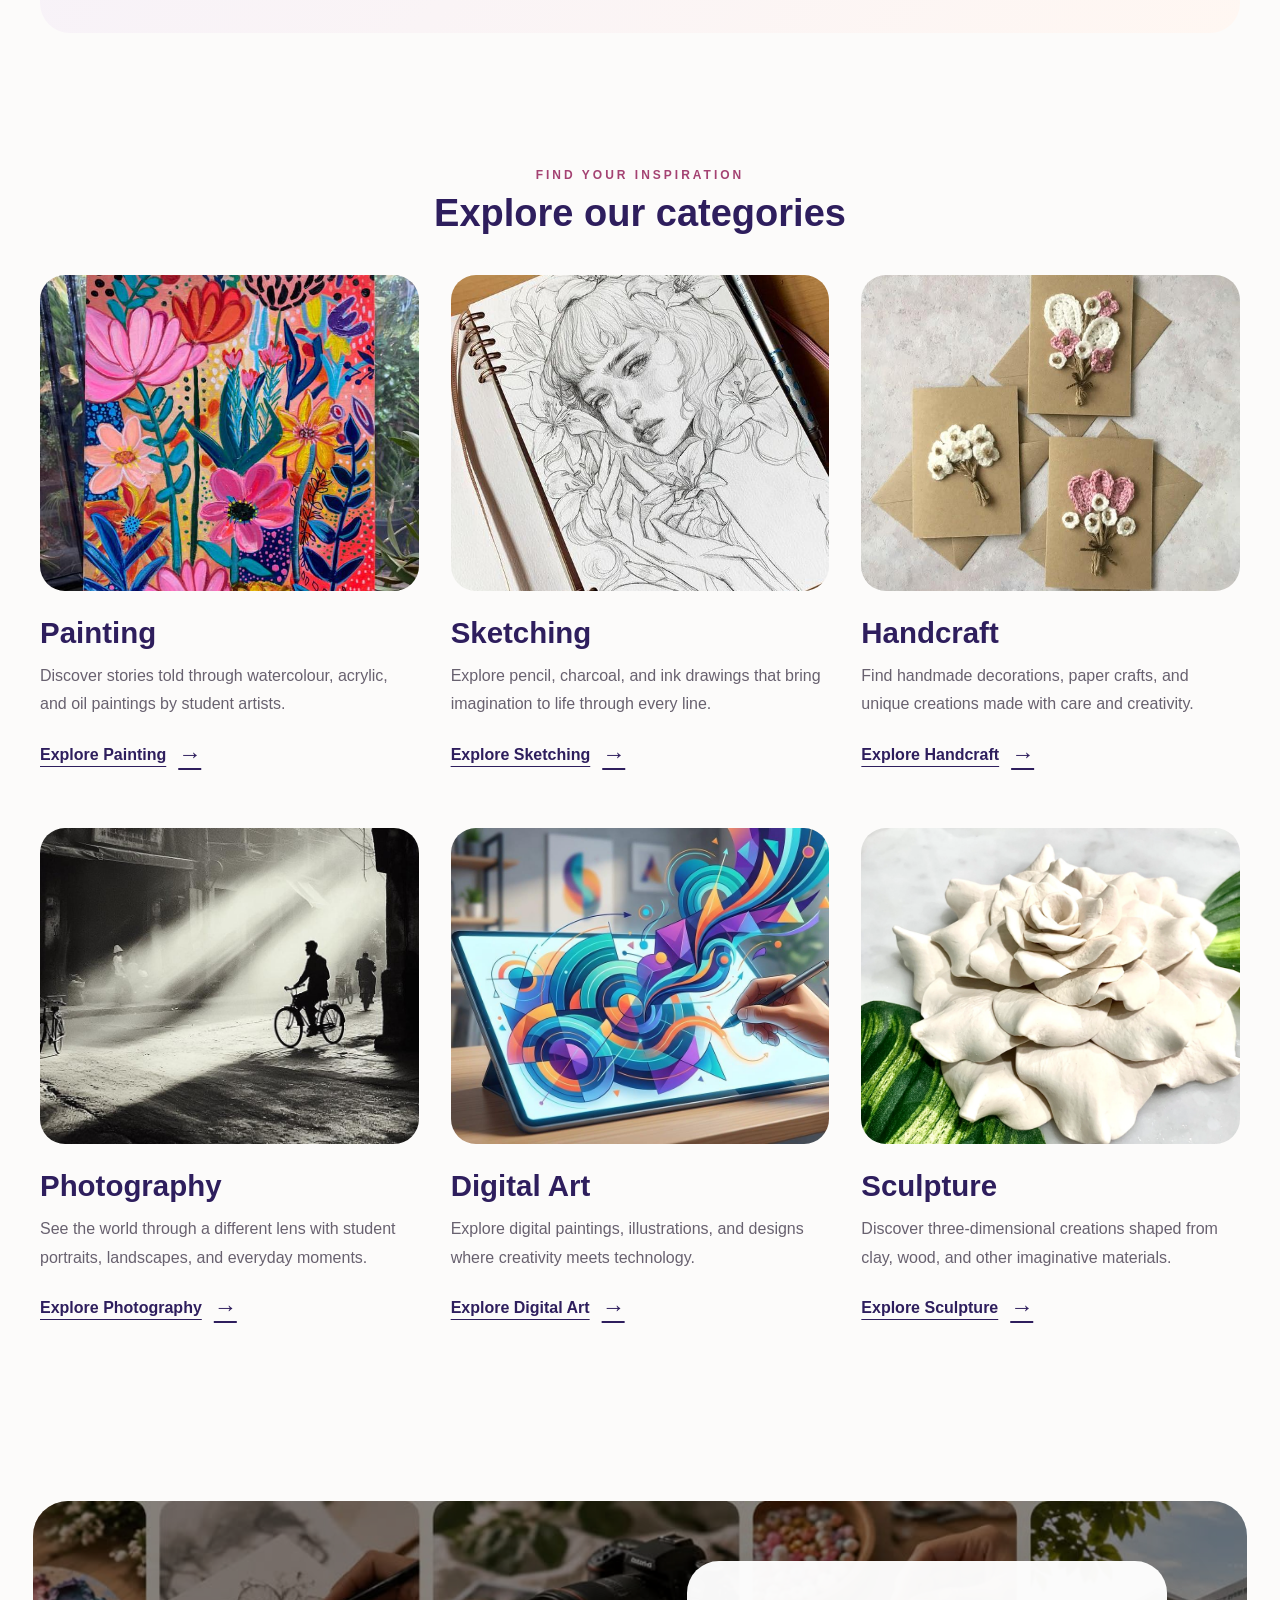
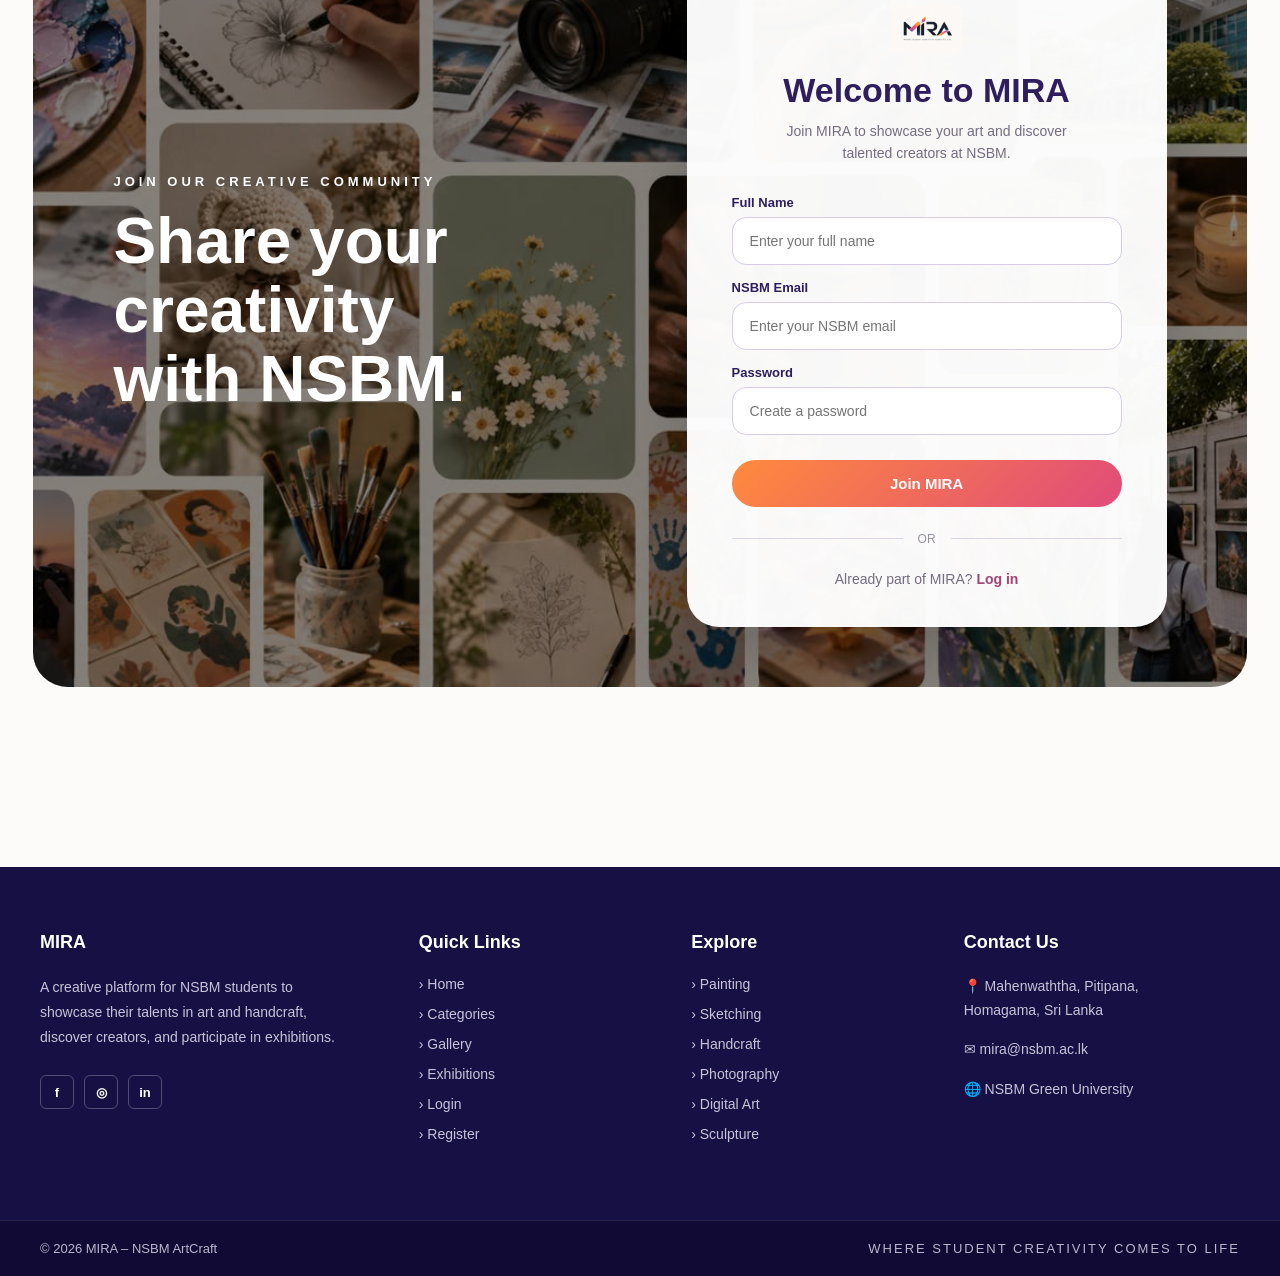
==== commit a2beae2b: "update the home page" ====
--- a/index.html
+++ b/index.html
@@ -14,7 +14,7 @@
 
     <header class="header">
         <a href="index.html">
-            <img src="./Assets/logo without bg.jpeg"
+            <img src="./Assests\Logo.jpeg"
                  alt="MIRA NSBM"
                  class="header-logo">
         </a>
@@ -273,6 +273,92 @@
     </div>
 </section>
 
+<section class="mira-join">
+
+    <!-- Dark transparent layer over the background -->
+    <div class="join-overlay"></div>
+
+    <!-- Left text -->
+    <div class="join-message">
+        <p>JOIN OUR CREATIVE COMMUNITY</p>
+
+        <h2>
+            Share your creativity<br>
+            with NSBM.
+        </h2>
+    </div>
+
+
+    <!-- Floating signup card -->
+    <div class="join-card">
+
+        <img
+            src="./Assests\Logo.jpeg"
+            alt="MIRA Logo"
+            class="join-logo"
+        >
+
+        <h2>Welcome to MIRA</h2>
+
+        <p class="join-subtitle">
+            Join MIRA to showcase your art and discover
+            talented creators at NSBM.
+        </p>
+
+
+        <form id="homeSignupForm">
+
+            <label for="joinName">Full Name</label>
+
+            <input
+                type="text"
+                id="joinName"
+                placeholder="Enter your full name"
+                required
+            >
+
+
+            <label for="joinEmail">NSBM Email</label>
+
+            <input
+                type="email"
+                id="joinEmail"
+                placeholder="Enter your NSBM email"
+                required
+            >
+
+
+            <label for="joinPassword">Password</label>
+
+            <input
+                type="password"
+                id="joinPassword"
+                placeholder="Create a password"
+                required
+            >
+
+
+            <button type="submit" class="join-button">
+                Join MIRA
+            </button>
+
+        </form>
+
+
+        <div class="join-divider">
+            <span>OR</span>
+        </div>
+
+
+        <p class="join-login">
+            Already part of MIRA?
+            <a href="login.html">Log in</a>
+        </p>
+
+    </div>
+
+</section>
+
     <footer class="mira-footer">
 
     <div class="footer-container">
--- a/style.css
+++ b/style.css
@@ -462,6 +462,584 @@
     outline-offset: 3px;
 }
 
+/* =========================================
+   JOIN MIRA - PINTEREST STYLE
+   ========================================= */
+
+.mira-join {
+    position: relative;
+
+    display: flex;
+    align-items: center;
+    justify-content: space-between;
+
+    max-width: 1400px;
+    min-height: 720px;
+
+    margin: 100px auto;
+    padding: 60px 80px;
+
+    overflow: hidden;
+
+    border-radius: 35px;
+
+    /* Background covers the ENTIRE section */
+    background-image: url("./Assests/bgimage.jpeg");
+    background-size: cover;
+    background-position: center;
+}
+
+
+/* =========================================
+   DARK TRANSPARENT BACKGROUND
+   ========================================= */
+
+.join-overlay {
+    position: absolute;
+    inset: 0;
+
+    /* Similar dimmed effect to Pinterest */
+    background: rgba(0, 0, 0, 0.48);
+
+    z-index: 1;
+}
+
+
+/* =========================================
+   LEFT TEXT
+   ========================================= */
+
+.join-message {
+    position: relative;
+    z-index: 2;
+
+    width: 45%;
+
+    color: white;
+}
+
+
+.join-message p {
+    margin-bottom: 18px;
+
+    color: white;
+
+    font-size: 13px;
+    font-weight: 700;
+
+    letter-spacing: 4px;
+}
+
+
+.join-message h2 {
+    margin: 0;
+
+    color: white;
+
+    font-size: clamp(42px, 5vw, 72px);
+    font-weight: 700;
+
+    line-height: 1.08;
+}
+
+
+/* =========================================
+   WHITE SIGNUP CARD
+   ========================================= */
+
+.join-card {
+    position: relative;
+    z-index: 2;
+
+    width: 100%;
+    max-width: 480px;
+
+    padding: 45px 45px 40px;
+
+    border-radius: 32px;
+
+    background: rgba(255, 255, 255, 0.97);
+
+    box-shadow: 0 20px 60px rgba(0, 0, 0, 0.18);
+}
+
+
+/* =========================================
+   LOGO
+   ========================================= */
+
+.join-logo {
+    display: block;
+
+    width: 75px;
+    height: auto;
+
+    margin: 0 auto 15px;
+}
+
+
+/* =========================================
+   FORM HEADING
+   ========================================= */
+
+.join-card h2 {
+    margin: 0 0 10px;
+
+    color: #2e1e5d;
+
+    font-size: 34px;
+
+    text-align: center;
+}
+
+
+.join-subtitle {
+    max-width: 330px;
+
+    margin: 0 auto 28px;
+
+    color: #756c81;
+
+    font-size: 14px;
+
+    line-height: 1.6;
+
+    text-align: center;
+}
+
+
+/* =========================================
+   FORM LABELS
+   ========================================= */
+
+#homeSignupForm label {
+    display: block;
+
+    margin: 15px 0 7px;
+
+    color: #2e1e5d;
+
+    font-size: 13px;
+    font-weight: 600;
+}
+
+
+/* =========================================
+   INPUTS
+   ========================================= */
+
+#homeSignupForm input {
+    width: 100%;
+
+    padding: 15px 17px;
+
+    border: 1px solid #d7cce4;
+    border-radius: 14px;
+
+    background: white;
+
+    color: #2e1e5d;
+
+    font: inherit;
+    font-size: 14px;
+}
+
+
+#homeSignupForm input:focus {
+    outline: none;
+
+    border-color: #7654bb;
+
+    box-shadow: 0 0 0 3px rgba(118, 84, 187, 0.12);
+}
+
+
+/* =========================================
+   JOIN BUTTON
+   ========================================= */
+
+.join-button {
+    width: 100%;
+
+    margin-top: 25px;
+    padding: 15px;
+
+    border: none;
+    border-radius: 25px;
+
+    background: linear-gradient(
+        135deg,
+        #ff8a3d,
+        #e04b7a
+    );
+
+    color: white;
+
+    font-size: 15px;
+    font-weight: 700;
+
+    cursor: pointer;
+
+    transition:
+        transform 0.25s ease,
+        box-shadow 0.25s ease;
+}
+
+
+.join-button:hover {
+    transform: translateY(-2px);
+
+    box-shadow: 0 8px 20px rgba(224, 75, 122, 0.3);
+}
+
+
+/* =========================================
+   OR DIVIDER
+   ========================================= */
+
+.join-divider {
+    display: flex;
+
+    align-items: center;
+    gap: 15px;
+
+    margin: 25px 0 20px;
+
+    color: #9a929f;
+
+    font-size: 12px;
+}
+
+
+.join-divider::before,
+.join-divider::after {
+    content: "";
+
+    flex: 1;
+
+    height: 1px;
+
+    background: #ddd5e5;
+}
+
+
+/* =========================================
+   LOGIN
+   ========================================= */
+
+.join-login {
+    margin: 0;
+
+    color: #756c81;
+
+    font-size: 14px;
+
+    text-align: center;
+}
+
+
+.join-login a {
+    color: #a44272;
+
+    font-weight: 700;
+
+    text-decoration: none;
+}
+
+
+.join-login a:hover {
+    text-decoration: underline;
+}
+
+
+/* =========================================
+   TABLET
+   ========================================= */
+
+@media (max-width: 900px) {
+
+    .mira-join {
+        flex-direction: column;
+
+        gap: 50px;
+
+        margin: 70px 24px;
+        padding: 60px 35px;
+    }
+
+    .join-message {
+        width: 100%;
+
+        text-align: center;
+    }
+
+    .join-card {
+        max-width: 480px;
+    }
+}
+
+
+/* =========================================
+   MOBILE
+   ========================================= */
+
+@media (max-width: 550px) {
+
+    .mira-join {
+        margin: 50px 15px;
+        padding: 45px 20px;
+
+        border-radius: 25px;
+    }
+
+    .join-message h2 {
+        font-size: 40px;
+    }
+
+    .join-card {
+        padding: 35px 25px;
+
+        border-radius: 25px;
+    }
+
+    .join-card h2 {
+        font-size: 28px;
+    }
+}
+
+
+/* Logo */
+
+.join-logo {
+    display: block;
+
+    width: 70px;
+    height: auto;
+
+    margin: 0 auto 18px;
+}
+
+
+/* Heading */
+
+.join-card h2 {
+    margin-bottom: 10px;
+
+    color: #2e1e5d;
+
+    font-size: 34px;
+
+    text-align: center;
+}
+
+
+/* Description */
+
+.join-subtitle {
+    margin-bottom: 30px;
+
+    color: #756c81;
+
+    font-size: 14px;
+
+    line-height: 1.6;
+
+    text-align: center;
+}
+
+
+/* Labels */
+
+#homeSignupForm label {
+    display: block;
+
+    margin: 15px 0 7px;
+
+    color: #2e1e5d;
+
+    font-size: 13px;
+    font-weight: 600;
+}
+
+
+/* Inputs */
+
+#homeSignupForm input {
+    width: 100%;
+
+    padding: 15px 17px;
+
+    border: 1px solid #d7cce4;
+    border-radius: 14px;
+
+    background: white;
+
+    color: #2e1e5d;
+
+    font-size: 14px;
+
+    transition:
+        border-color 0.25s ease,
+        box-shadow 0.25s ease;
+}
+
+
+#homeSignupForm input:focus {
+    outline: none;
+
+    border-color: #7654bb;
+
+    box-shadow: 0 0 0 3px rgba(118, 84, 187, 0.12);
+}
+
+
+/* =========================================
+   JOIN BUTTON
+   ========================================= */
+
+.join-button {
+    width: 100%;
+
+    margin-top: 25px;
+    padding: 15px;
+
+    border: none;
+    border-radius: 25px;
+
+    background: linear-gradient(
+        135deg,
+        #ff8a3d,
+        #e04b7a
+    );
+
+    color: white;
+
+    font-size: 15px;
+    font-weight: 700;
+
+    cursor: pointer;
+
+    transition:
+        transform 0.25s ease,
+        box-shadow 0.25s ease;
+}
+
+
+.join-button:hover {
+    transform: translateY(-2px);
+
+    box-shadow: 0 8px 20px rgba(224, 75, 122, 0.25);
+}
+
+
+/* =========================================
+   OR DIVIDER
+   ========================================= */
+
+.join-divider {
+    display: flex;
+
+    align-items: center;
+    gap: 15px;
+
+    margin: 25px 0;
+
+    color: #9a929f;
+
+    font-size: 12px;
+}
+
+
+.join-divider::before,
+.join-divider::after {
+    content: "";
+
+    flex: 1;
+
+    height: 1px;
+
+    background: #ddd5e5;
+}
+
+
+/* =========================================
+   LOGIN LINK
+   ========================================= */
+
+.join-login {
+    color: #756c81;
+
+    font-size: 14px;
+
+    text-align: center;
+}
+
+
+.join-login a {
+    color: #a44272;
+
+    font-weight: 700;
+
+    text-decoration: none;
+}
+
+
+.join-login a:hover {
+    text-decoration: underline;
+}
+
+
+/* =========================================
+   TABLET / MOBILE
+   ========================================= */
+
+@media (max-width: 900px) {
+
+    .mira-join {
+        grid-template-columns: 1fr;
+
+        margin: 70px 24px;
+    }
+
+    .join-artwork {
+        min-height: 450px;
+
+        padding: 40px;
+    }
+
+    .join-form-area {
+        padding: 50px 25px;
+    }
+}
+
+
+@media (max-width: 550px) {
+
+    .mira-join {
+        margin: 50px 15px;
+
+        border-radius: 25px;
+    }
+
+    .join-artwork {
+        min-height: 350px;
+
+        padding: 30px;
+    }
+
+    .join-message h2 {
+        font-size: 36px;
+    }
+
+    .join-form-area {
+        padding: 35px 15px;
+    }
+
+    .join-card {
+        padding: 20px;
+    }
+}
+
 /* Slogan at the bottom, without overlapping content */
 /* =========================================
    MIRA FOOTER
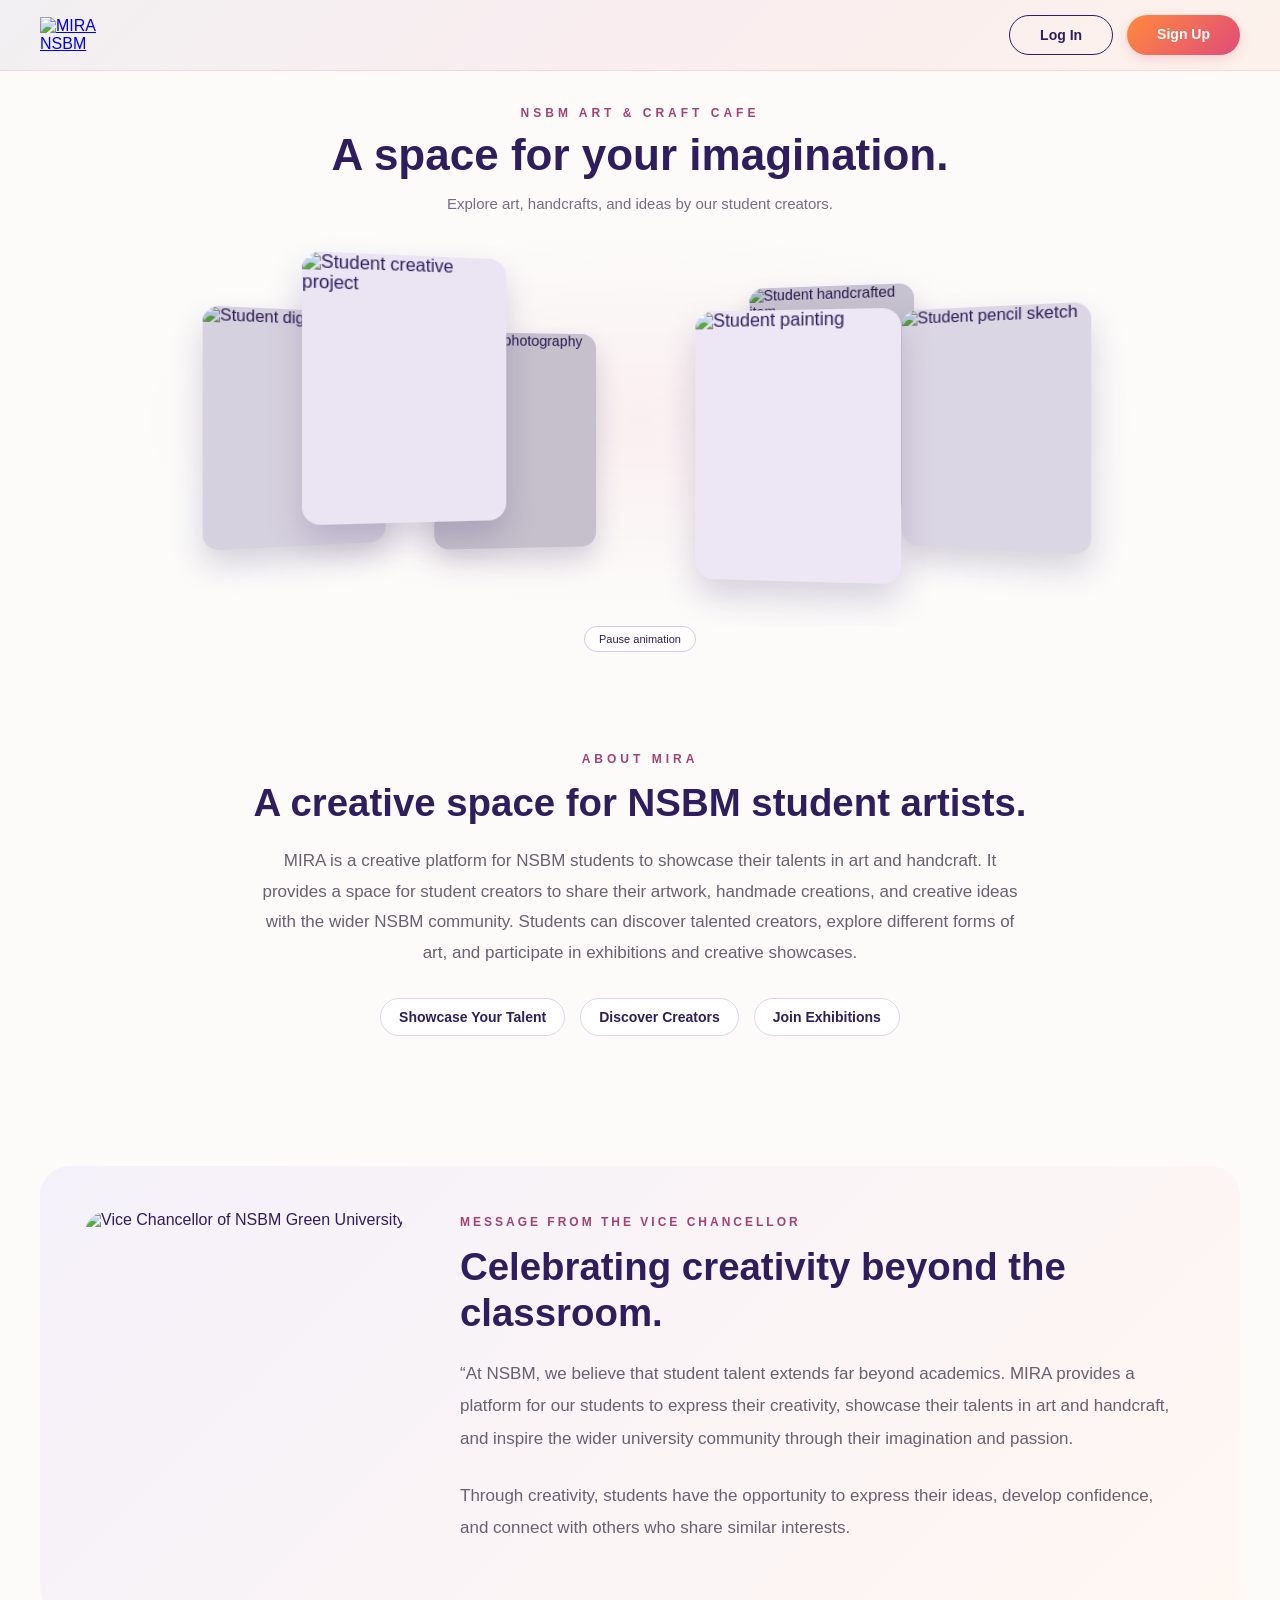
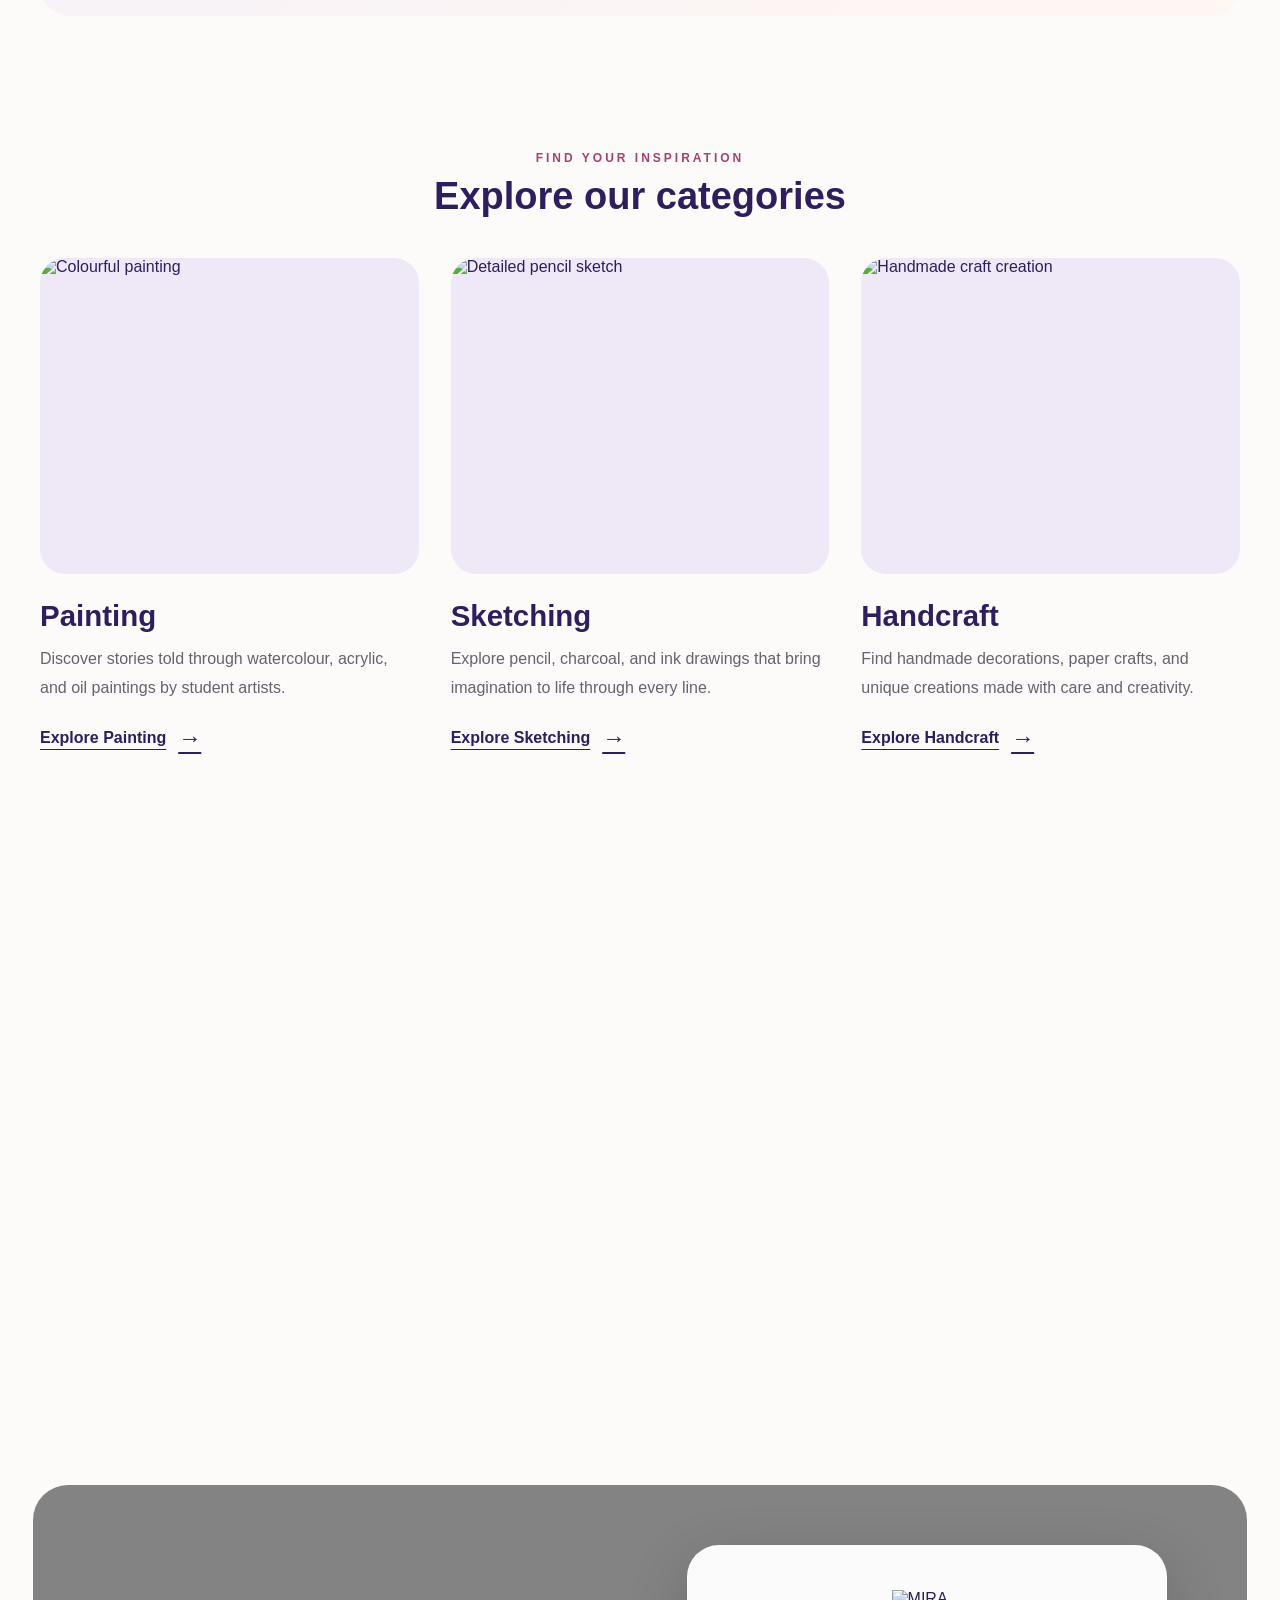
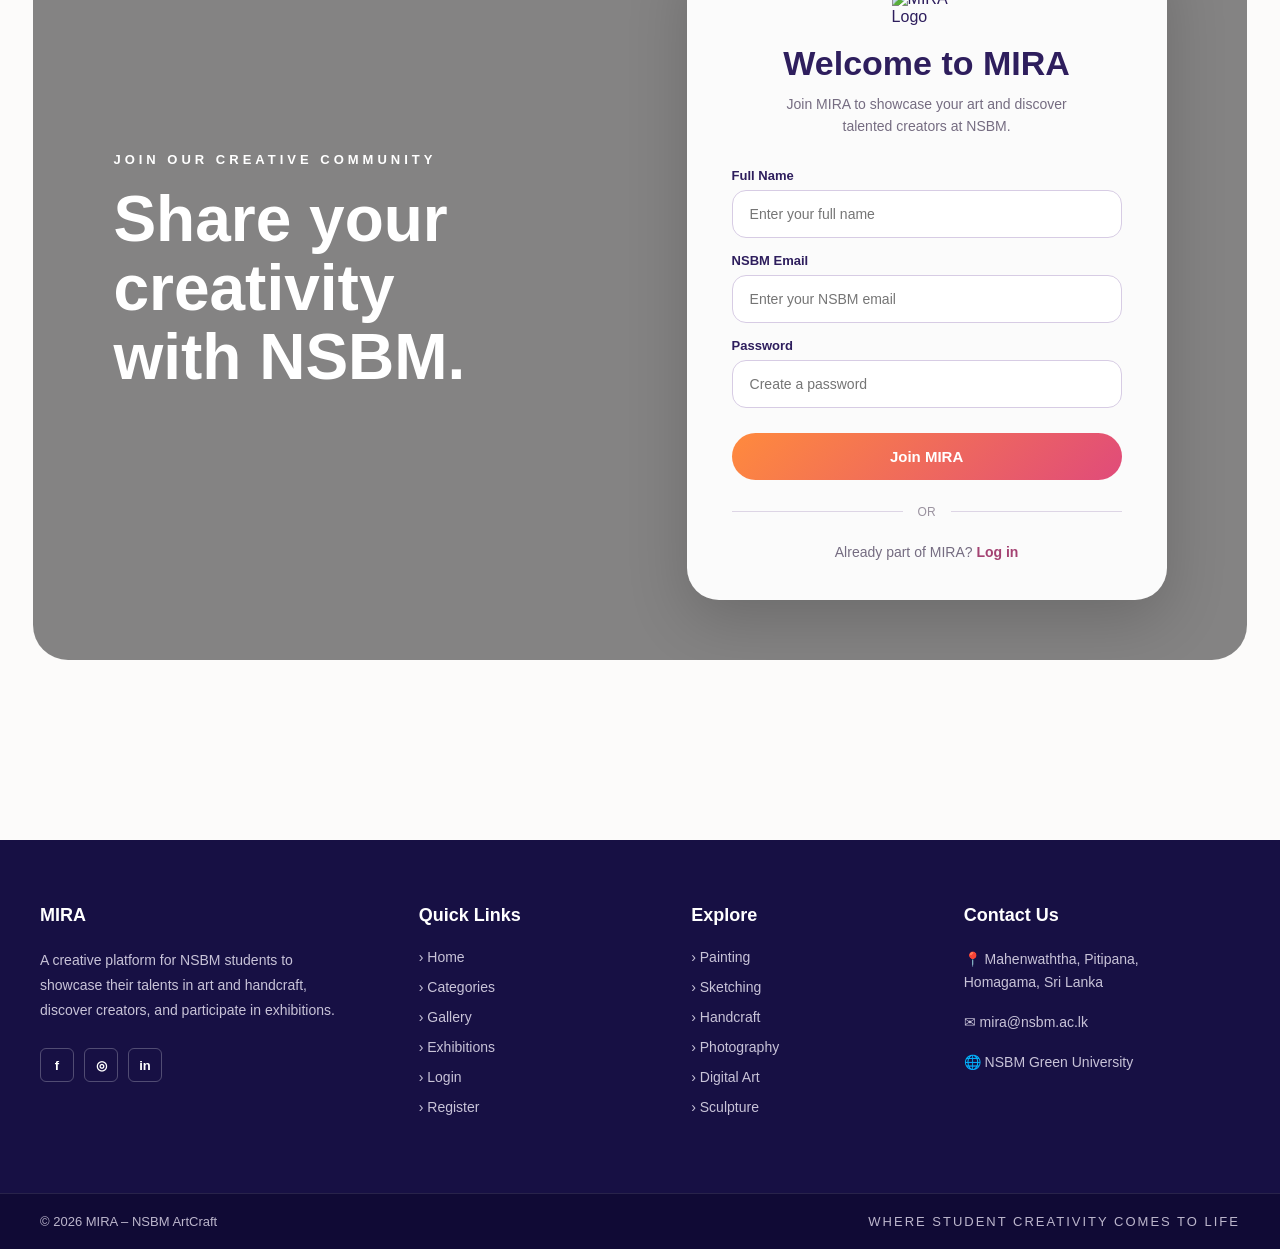
==== commit 569d8683: "User home user connect to the user home page" ====
--- a/index.html
+++ b/index.html
@@ -14,7 +14,7 @@
 
     <header class="header">
         <a href="index.html">
-            <img src="./Assests\Logo.jpeg"
+            <img src="./Assets\Logo.jpeg"
                  alt="MIRA NSBM"
                  class="header-logo">
         </a>
@@ -42,27 +42,27 @@
             <div class="mira-orbit" id="artOrbit">
 
                 <figure class="mira-art">
-                    <img src="./Assests\art1.jpeg" alt="Student painting">
-                </figure>
-
-                <figure class="mira-art">
-                    <img src="./Assests\art2.jpeg" alt="Student pencil sketch">
-                </figure>
-
-                <figure class="mira-art">
-                    <img src="./Assests\art3.jpeg" alt="Student handcrafted item">
-                </figure>
-
-                <figure class="mira-art">
-                    <img src="./Assests\art4.jpeg" alt="Student photography">
-                </figure>
-
-                <figure class="mira-art">
-                    <img src="./Assests\art5.jpeg" alt="Student digital artwork">
-                </figure>
-
-                <figure class="mira-art">
-                    <img src="./Assests\art6.jpeg" alt="Student creative project">
+                    <img src="./Assets\art1.jpeg" alt="Student painting">
+                </figure>
+
+                <figure class="mira-art">
+                    <img src="./Assets\art2.jpeg" alt="Student pencil sketch">
+                </figure>
+
+                <figure class="mira-art">
+                    <img src="./Assets\art3.jpeg" alt="Student handcrafted item">
+                </figure>
+
+                <figure class="mira-art">
+                    <img src="./Assets\art4.jpeg" alt="Student photography">
+                </figure>
+
+                <figure class="mira-art">
+                    <img src="./Assets\art5.jpeg" alt="Student digital artwork">
+                </figure>
+
+                <figure class="mira-art">
+                    <img src="./Assets\art6.jpeg" alt="Student creative project">
                 </figure>
 
             </div>
@@ -106,7 +106,7 @@
 
         <!-- Photo stays fixed -->
         <div class="vc-image">
-            <img src="./Assests\vcsir.webp"
+            <img src="./Assets\vcsir.webp"
                  alt="Vice Chancellor of NSBM Green University">
         </div>
 
@@ -164,7 +164,7 @@
 
         <!-- Painting -->
         <article class="category-card">
-            <img src="./Assests\painting1.jpg"
+            <img src="./Assets\painting1.jpg"
                  alt="Colourful painting"
                  loading="lazy">
 
@@ -182,7 +182,7 @@
 
         <!-- Sketching -->
         <article class="category-card">
-            <img src="./Assests\sketching1.jpg"
+            <img src="./Assets\sketching1.jpg"
                  alt="Detailed pencil sketch"
                  loading="lazy">
 
@@ -200,7 +200,7 @@
 
         <!-- Handcraft -->
         <article class="category-card">
-            <img src="./Assests\handcraft1.jpg"
+            <img src="./Assets\handcraft1.jpg"
                  alt="Handmade craft creation"
                  loading="lazy">
 
@@ -218,7 +218,7 @@
 
         <!-- Photography -->
         <article class="category-card">
-            <img src="./Assests\photography1.jpg"
+            <img src="./Assets\photography1.jpg"
                  alt="Creative student photograph"
                  loading="lazy">
 
@@ -236,7 +236,7 @@
 
         <!-- Digital art -->
         <article class="category-card">
-            <img src="./Assests\digiart1.jpg"
+            <img src="./Assets\digiart1.jpg"
                  alt="Digital illustration"
                  loading="lazy">
 
@@ -254,7 +254,7 @@
 
         <!-- Sculpture -->
         <article class="category-card">
-            <img src="./Assests\3dart.webp"
+            <img src="./Assets\3dart.webp"
                  alt="Handmade sculpture"
                  loading="lazy">
 
@@ -293,7 +293,7 @@
     <div class="join-card">
 
         <img
-            src="./Assests\Logo.jpeg"
+            src="./Assets\Logo.jpeg"
             alt="MIRA Logo"
             class="join-logo"
         >
--- a/style.css
+++ b/style.css
@@ -484,7 +484,7 @@
     border-radius: 35px;
 
     /* Background covers the ENTIRE section */
-    background-image: url("./Assests/bgimage.jpeg");
+    background-image: url("./Assets/bgimage.jpeg");
     background-size: cover;
     background-position: center;
 }
@@ -1723,4 +1723,743 @@
         transform: none;
         transition: none;
     }
+}
+
+/* =========================================================
+   MIRA LOGGED-IN USER HOME
+   ========================================================= */
+
+.user-home-page {
+    min-height: 100vh;
+    margin: 0;
+
+    background:
+        radial-gradient(
+            circle at 15% 20%,
+            rgba(255, 138, 61, 0.16),
+            transparent 30%
+        ),
+        radial-gradient(
+            circle at 85% 10%,
+            rgba(224, 75, 122, 0.15),
+            transparent 30%
+        ),
+        radial-gradient(
+            circle at 50% 80%,
+            rgba(118, 84, 187, 0.12),
+            transparent 35%
+        ),
+        #fcfbfa;
+
+    color: #2e1e5d;
+}
+
+
+/* =========================================================
+   LIQUID GLASS NAVBAR
+   ========================================================= */
+
+.user-navbar {
+
+    position: sticky;
+    top: 18px;
+    z-index: 1000;
+
+    width: calc(100% - 70px);
+    max-width: 1350px;
+
+    height: 76px;
+
+    margin: 18px auto 0;
+    padding: 10px 18px;
+
+    display: flex;
+    align-items: center;
+    justify-content: space-between;
+
+    /* Liquid glass */
+    background:
+        linear-gradient(
+            135deg,
+            rgba(255, 255, 255, 0.72),
+            rgba(255, 255, 255, 0.38)
+        );
+
+    backdrop-filter: blur(22px) saturate(170%);
+    -webkit-backdrop-filter: blur(22px) saturate(170%);
+
+    border: 1px solid rgba(255, 255, 255, 0.7);
+
+    border-radius: 28px;
+
+    box-shadow:
+        0 15px 40px rgba(46, 30, 93, 0.10),
+        inset 0 1px 0 rgba(255, 255, 255, 0.85);
+
+}
+
+
+/* subtle glass highlight */
+
+.user-navbar::before {
+
+    content: "";
+
+    position: absolute;
+
+    top: 0;
+    left: 5%;
+
+    width: 90%;
+    height: 1px;
+
+    background: linear-gradient(
+        90deg,
+        transparent,
+        rgba(255, 255, 255, 0.95),
+        transparent
+    );
+
+}
+
+
+/* =========================================================
+   LOGO
+   ========================================================= */
+
+.user-nav-logo {
+
+    display: flex;
+    align-items: center;
+
+}
+
+.user-nav-logo img {
+
+    display: block;
+
+    width: 58px;
+    height: 58px;
+
+    object-fit: contain;
+
+    border-radius: 16px;
+
+}
+
+
+/* =========================================================
+   CENTER NAVIGATION
+   ========================================================= */
+
+.user-nav-links {
+
+    display: flex;
+    align-items: center;
+
+    gap: 8px;
+
+    padding: 6px;
+
+    border-radius: 22px;
+
+    background: rgba(255, 255, 255, 0.28);
+
+}
+
+
+.user-nav-links a {
+
+    position: relative;
+
+    padding: 11px 18px;
+
+    border-radius: 18px;
+
+    color: #5f5570;
+
+    font-size: 14px;
+    font-weight: 600;
+
+    text-decoration: none;
+
+    transition:
+        background 0.25s ease,
+        color 0.25s ease,
+        transform 0.25s ease;
+
+}
+
+
+.user-nav-links a:hover {
+
+    color: #2e1e5d;
+
+    background: rgba(255, 255, 255, 0.65);
+
+    transform: translateY(-1px);
+
+}
+
+
+/* Active Page */
+
+.user-nav-links a.active {
+
+    color: white;
+
+    background:
+        linear-gradient(
+            135deg,
+            #7654bb,
+            #a44272
+        );
+
+    box-shadow:
+        0 6px 16px rgba(118, 84, 187, 0.25);
+
+}
+
+
+/* =========================================================
+   RIGHT SIDE
+   ========================================================= */
+
+.user-nav-actions {
+
+    display: flex;
+    align-items: center;
+
+    gap: 10px;
+
+}
+
+
+/* =========================================================
+   UPLOAD BUTTON
+   ========================================================= */
+
+.upload-nav-button {
+
+    padding: 12px 20px;
+
+    border-radius: 20px;
+
+    background:
+        linear-gradient(
+            135deg,
+            #ff8a3d,
+            #e04b7a
+        );
+
+    color: white;
+
+    font-size: 13px;
+    font-weight: 700;
+
+    text-decoration: none;
+
+    box-shadow:
+        0 7px 18px rgba(224, 75, 122, 0.22);
+
+    transition:
+        transform 0.25s ease,
+        box-shadow 0.25s ease;
+
+}
+
+
+.upload-nav-button:hover {
+
+    transform: translateY(-2px);
+
+    box-shadow:
+        0 10px 25px rgba(224, 75, 122, 0.32);
+
+}
+
+
+/* =========================================================
+   NOTIFICATION
+   ========================================================= */
+
+.notification-button {
+
+    position: relative;
+
+    width: 44px;
+    height: 44px;
+
+    display: grid;
+    place-items: center;
+
+    border: 1px solid rgba(255, 255, 255, 0.65);
+
+    border-radius: 50%;
+
+    background: rgba(255, 255, 255, 0.45);
+
+    color: #2e1e5d;
+
+    font-size: 20px;
+
+    cursor: pointer;
+
+    backdrop-filter: blur(10px);
+
+}
+
+
+.notification-button:hover {
+
+    background: rgba(255, 255, 255, 0.8);
+
+}
+
+
+.notification-dot {
+
+    position: absolute;
+
+    top: 7px;
+    right: 7px;
+
+    width: 7px;
+    height: 7px;
+
+    border-radius: 50%;
+
+    background: #e04b7a;
+
+    border: 2px solid white;
+
+}
+
+
+/* =========================================================
+   PROFILE
+   ========================================================= */
+
+.profile-menu {
+
+    position: relative;
+
+}
+
+
+.profile-button {
+
+    display: flex;
+    align-items: center;
+
+    gap: 9px;
+
+    padding: 5px 12px 5px 5px;
+
+    border: 1px solid rgba(255, 255, 255, 0.7);
+
+    border-radius: 22px;
+
+    background: rgba(255, 255, 255, 0.45);
+
+    color: #2e1e5d;
+
+    cursor: pointer;
+
+}
+
+
+.profile-button:hover {
+
+    background: rgba(255, 255, 255, 0.8);
+
+}
+
+
+.profile-avatar {
+
+    width: 36px;
+    height: 36px;
+
+    display: grid;
+    place-items: center;
+
+    border-radius: 50%;
+
+    background:
+        linear-gradient(
+            135deg,
+            #7654bb,
+            #e04b7a
+        );
+
+    color: white;
+
+    font-size: 14px;
+    font-weight: 700;
+
+}
+
+
+.profile-name {
+
+    font-size: 13px;
+    font-weight: 700;
+
+}
+
+
+.profile-arrow {
+
+    color: #756c81;
+
+    font-size: 12px;
+
+}
+
+
+/* =========================================================
+   PROFILE DROPDOWN - GLASS
+   ========================================================= */
+
+.profile-dropdown {
+
+    position: absolute;
+
+    top: 58px;
+    right: 0;
+
+    width: 220px;
+
+    padding: 10px;
+
+    border-radius: 22px;
+
+    background:
+        rgba(255, 255, 255, 0.82);
+
+    backdrop-filter: blur(24px) saturate(160%);
+    -webkit-backdrop-filter: blur(24px) saturate(160%);
+
+    border:
+        1px solid rgba(255, 255, 255, 0.75);
+
+    box-shadow:
+        0 20px 50px rgba(46, 30, 93, 0.15);
+
+    opacity: 0;
+
+    visibility: hidden;
+
+    transform: translateY(-8px);
+
+    transition:
+        opacity 0.2s ease,
+        transform 0.2s ease,
+        visibility 0.2s;
+
+}
+
+
+.profile-dropdown.show-profile-menu {
+
+    opacity: 1;
+
+    visibility: visible;
+
+    transform: translateY(0);
+
+}
+
+
+.profile-dropdown a {
+
+    display: block;
+
+    padding: 11px 13px;
+
+    border-radius: 13px;
+
+    color: #50465d;
+
+    font-size: 13px;
+    font-weight: 600;
+
+    text-decoration: none;
+
+}
+
+
+.profile-dropdown a:hover {
+
+    background:
+        rgba(118, 84, 187, 0.09);
+
+    color: #2e1e5d;
+
+}
+
+
+.dropdown-line {
+
+    height: 1px;
+
+    margin: 7px 5px;
+
+    background:
+        rgba(46, 30, 93, 0.1);
+
+}
+
+
+.profile-dropdown .logout-link {
+
+    color: #d13d67;
+
+}
+
+
+/* =========================================================
+   WELCOME / HERO
+   ========================================================= */
+
+.user-main {
+
+    width: calc(100% - 70px);
+    max-width: 1350px;
+
+    margin: 0 auto;
+
+}
+
+
+.user-welcome {
+
+    min-height: 520px;
+
+    display: flex;
+    flex-direction: column;
+
+    align-items: center;
+    justify-content: center;
+
+    padding: 80px 20px;
+
+    text-align: center;
+
+}
+
+
+.welcome-small {
+
+    margin-bottom: 16px;
+
+    color: #a44272;
+
+    font-size: 11px;
+    font-weight: 800;
+
+    letter-spacing: 4px;
+
+}
+
+
+.user-welcome h1 {
+
+    margin: 0 0 18px;
+
+    color: #2e1e5d;
+
+    font-size: clamp(42px, 6vw, 76px);
+
+    line-height: 1.05;
+
+}
+
+
+.user-welcome h1 span {
+
+    background:
+        linear-gradient(
+            135deg,
+            #7654bb,
+            #e04b7a,
+            #ff8a3d
+        );
+
+    -webkit-background-clip: text;
+    background-clip: text;
+
+    color: transparent;
+
+}
+
+
+.welcome-description {
+
+    max-width: 620px;
+
+    margin: 0 auto;
+
+    color: #756c81;
+
+    font-size: 16px;
+
+    line-height: 1.8;
+
+}
+
+
+/* =========================================================
+   HERO BUTTONS
+   ========================================================= */
+
+.welcome-buttons {
+
+    display: flex;
+
+    justify-content: center;
+
+    gap: 14px;
+
+    margin-top: 32px;
+
+}
+
+
+.welcome-upload,
+.welcome-gallery {
+
+    padding: 14px 24px;
+
+    border-radius: 22px;
+
+    font-size: 14px;
+    font-weight: 700;
+
+    text-decoration: none;
+
+}
+
+
+.welcome-upload {
+
+    background:
+        linear-gradient(
+            135deg,
+            #ff8a3d,
+            #e04b7a
+        );
+
+    color: white;
+
+    box-shadow:
+        0 8px 22px rgba(224, 75, 122, 0.25);
+
+}
+
+
+.welcome-gallery {
+
+    border:
+        1px solid rgba(118, 84, 187, 0.18);
+
+    background:
+        rgba(255, 255, 255, 0.55);
+
+    backdrop-filter: blur(14px);
+
+    color: #2e1e5d;
+
+}
+
+
+/* =========================================================
+   MOBILE
+   ========================================================= */
+
+@media (max-width: 900px) {
+
+    .user-navbar {
+
+        width: calc(100% - 30px);
+
+    }
+
+    .user-nav-links {
+
+        display: none;
+
+    }
+
+}
+
+
+@media (max-width: 600px) {
+
+    .user-navbar {
+
+        top: 10px;
+
+        height: 65px;
+
+        margin-top: 10px;
+
+        padding: 7px 10px;
+
+        border-radius: 22px;
+
+    }
+
+    .user-nav-logo img {
+
+        width: 48px;
+        height: 48px;
+
+    }
+
+    .profile-name,
+    .profile-arrow {
+
+        display: none;
+
+    }
+
+    .upload-nav-button {
+
+        padding: 10px 13px;
+
+        font-size: 12px;
+
+    }
+
+    .notification-button {
+
+        width: 39px;
+        height: 39px;
+
+    }
+
+    .user-main {
+
+        width: calc(100% - 30px);
+
+    }
+
+    .user-welcome {
+
+        min-height: 480px;
+
+    }
+
+    .welcome-buttons {
+
+        flex-direction: column;
+
+        width: 100%;
+
+        max-width: 280px;
+
+    }
+
 }
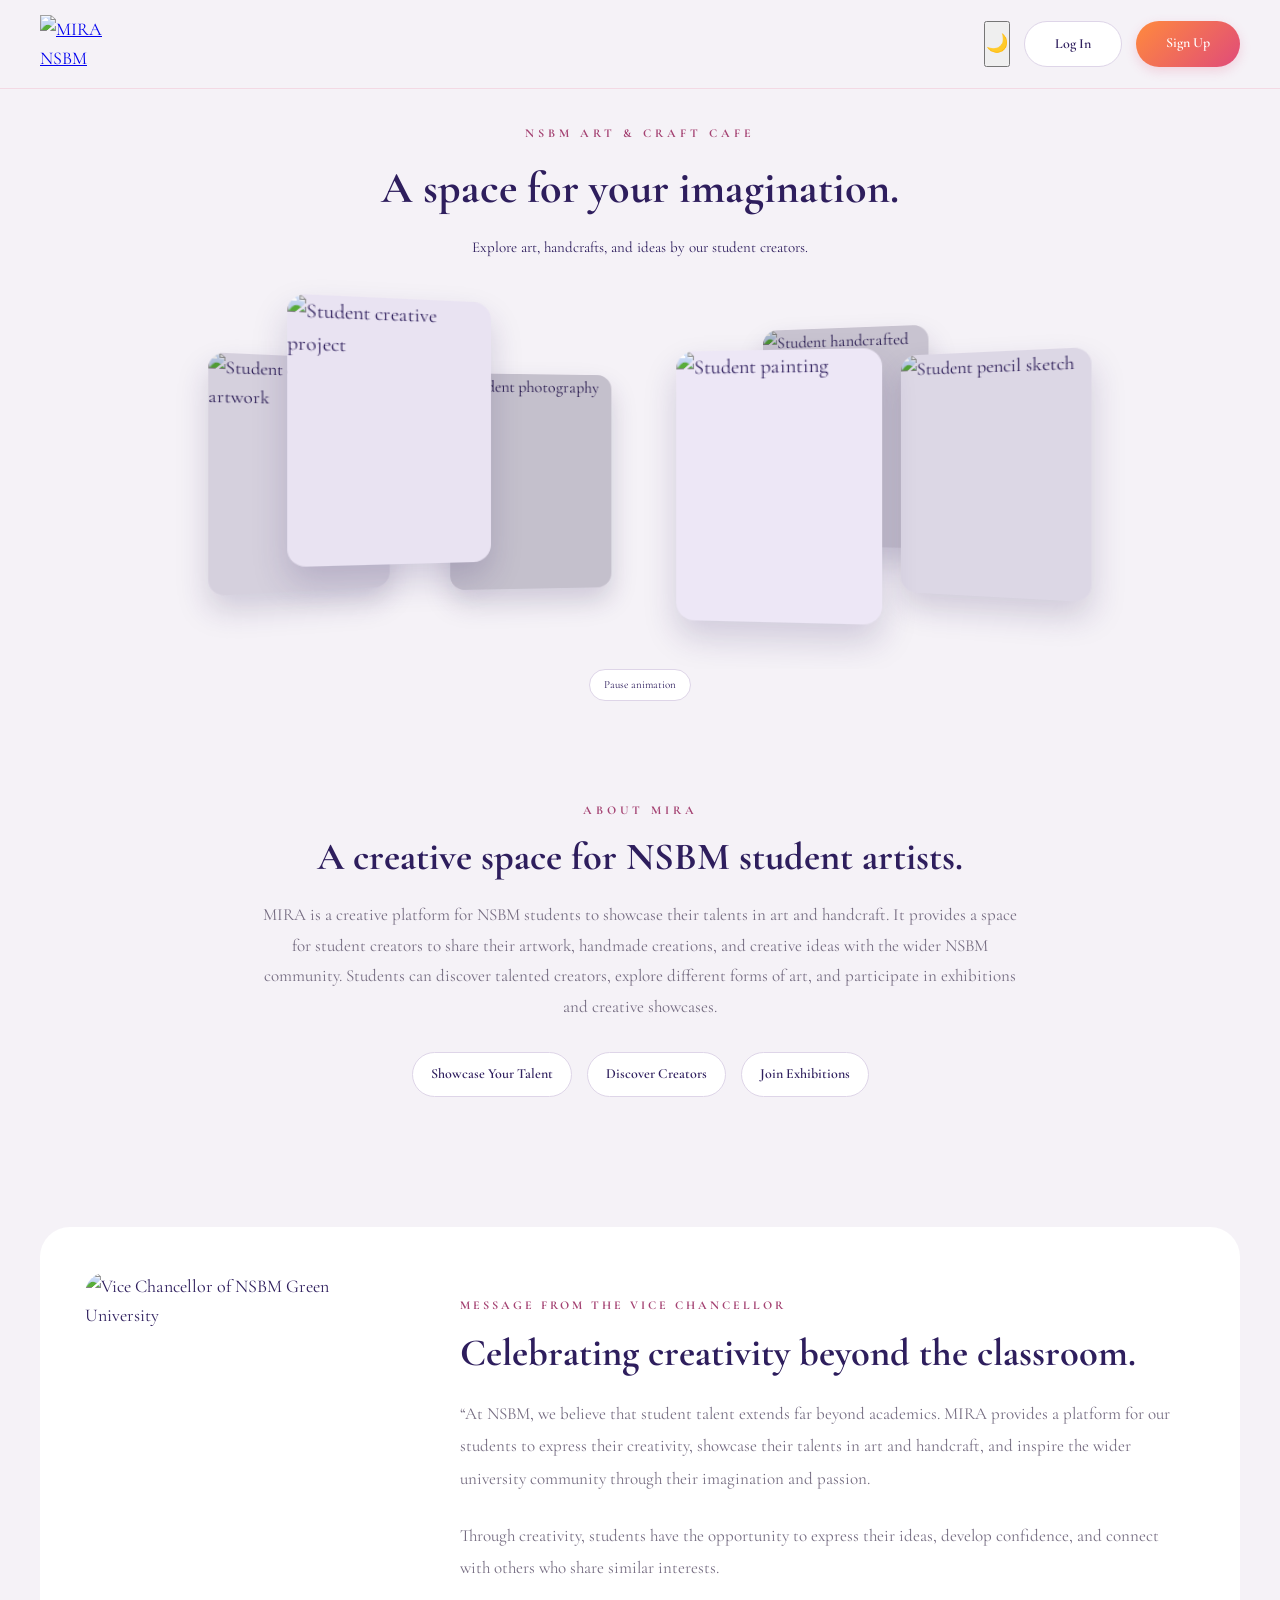
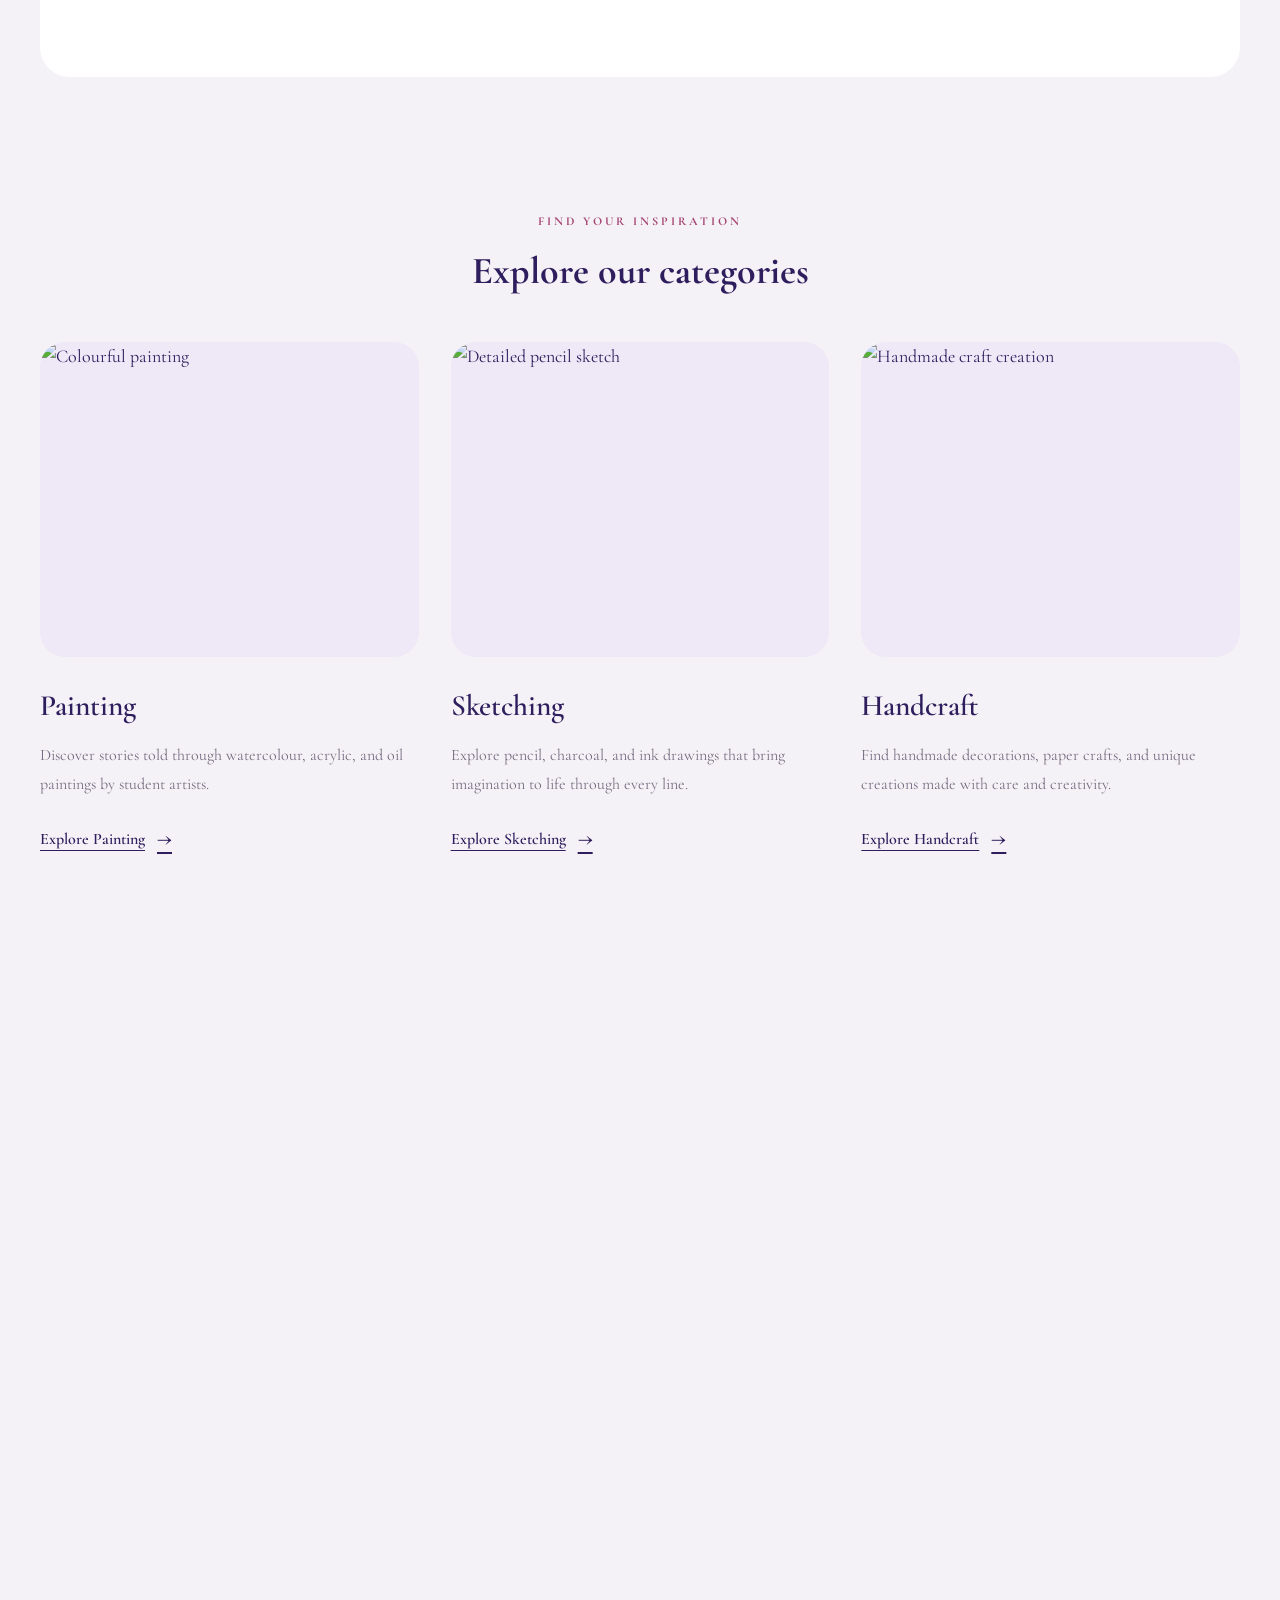
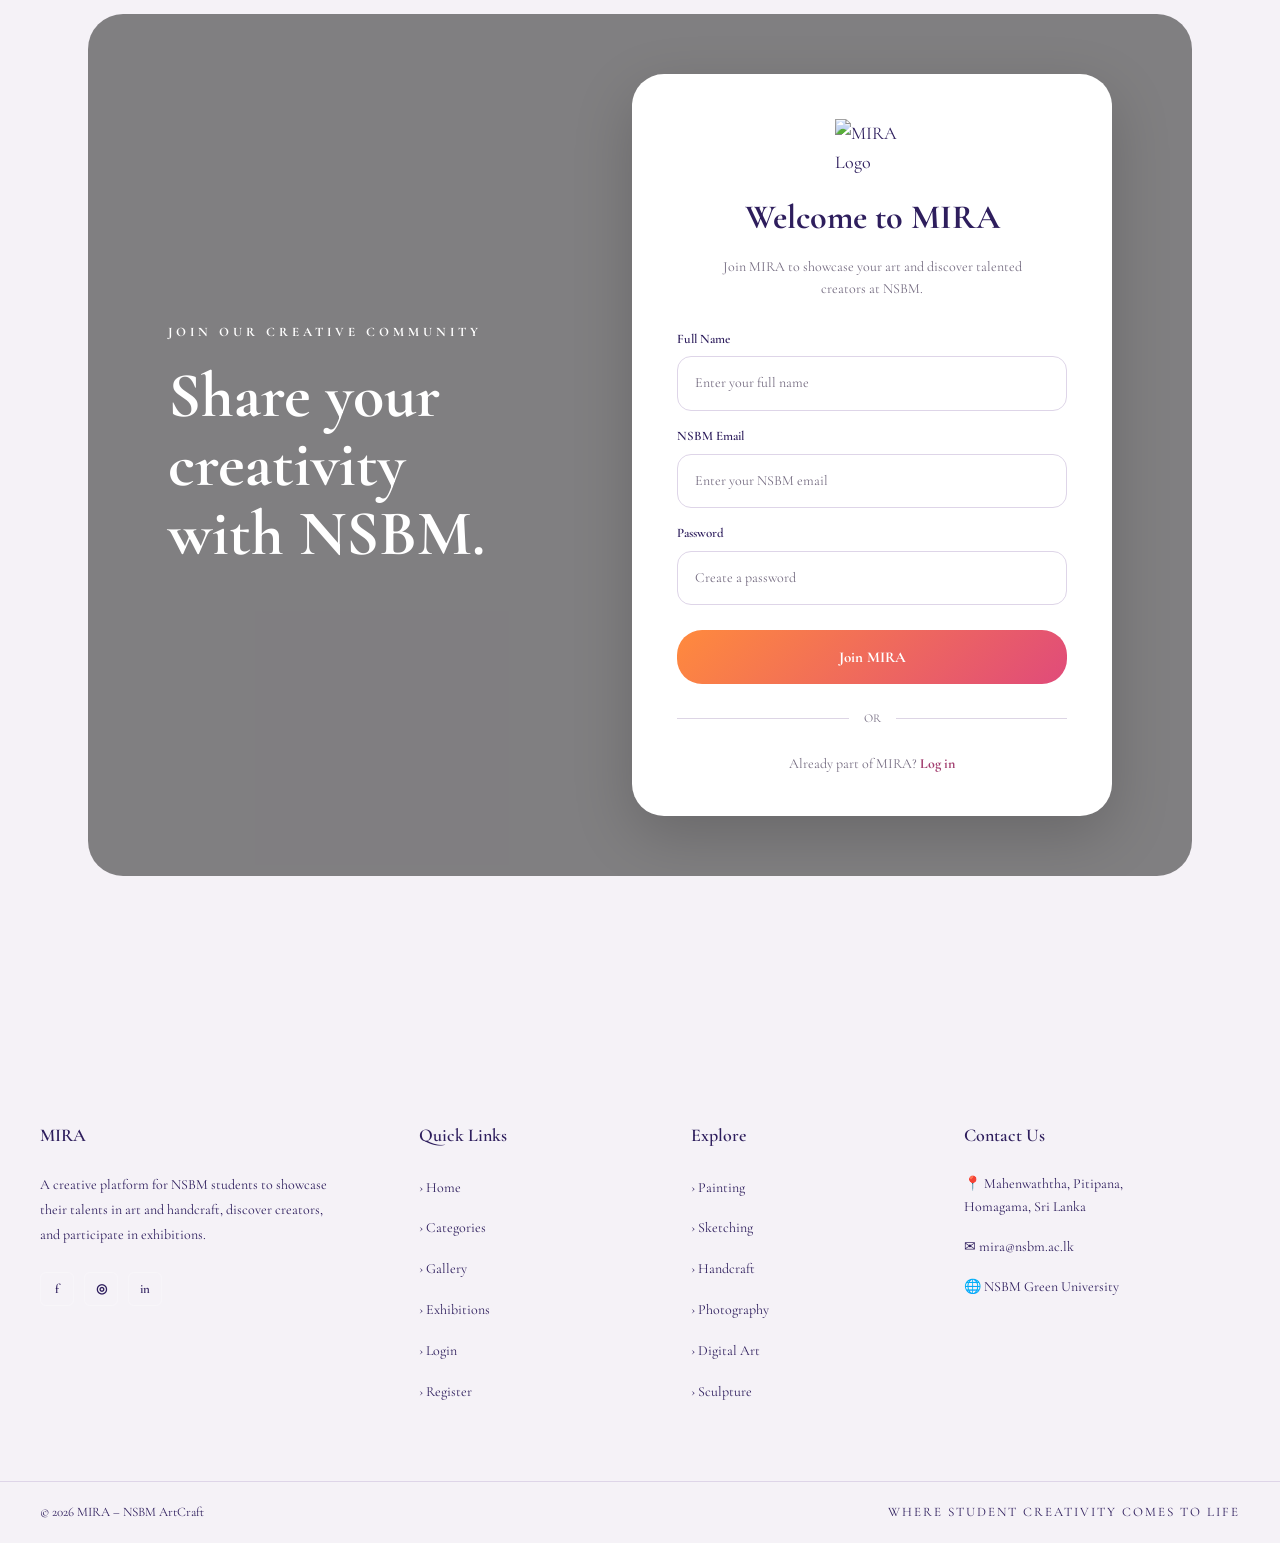
==== commit 8456f004: "Updated with styles Added dark theme to the website, Added some animations" ====
--- a/index.html
+++ b/index.html
@@ -6,7 +6,31 @@
 
     <title>MIRA | NSBM ArtCraft</title>
 
+    <link
+    href="https://fonts.googleapis.com/css2?family=Cormorant+Garamond:wght@400;500;600;700&display=swap"
+    rel="stylesheet">
+    
     <link rel="stylesheet" href="style.css">
+    <script src="theme.js" defer></script>
+
+    <!-- Start the flower opening -->
+<script>
+    if (!window.matchMedia(
+        "(prefers-reduced-motion: reduce)"
+    ).matches) {
+        document.documentElement.classList.add(
+            "mira-intro-pending"
+        );
+
+        // Show the homepage if the animation fails to load.
+        window.miraIntroFallback = setTimeout(function () {
+            document.documentElement.classList.remove(
+                "mira-intro-pending"
+            );
+        }, 6500);
+    }
+</script>
+
     <script src="carousel.js" defer></script>
 </head>
 
--- a/style.css
+++ b/style.css
@@ -7,8 +7,19 @@
 
 body {
     font-family: "Segoe UI", Tahoma, Geneva, Verdana, sans-serif;
-    background: #fcfbfa;
-    color: #2e1e5d;
+    background: #f5f2f7;
+    color: #2e1e5d;
+}
+
+/* Font throughout the website */
+body,
+body * {
+    font-family: "Cormorant Garamond", serif;
+}
+
+body {
+    font-size: 18px;
+    line-height: 1.6;
 }
 
 button,
@@ -24,12 +35,7 @@
     gap: 20px;
     padding: 15px 40px;
 
-    background: linear-gradient(
-        135deg,
-        rgba(46, 30, 93, 0.05),
-        rgba(224, 75, 122, 0.08),
-        rgba(255, 138, 61, 0.08)
-    );
+    background: #f5f2f7;
 
     border-bottom: 1px solid rgba(224, 75, 122, 0.15);
 }
@@ -96,7 +102,7 @@
     justify-content: center;
     align-items: center;
     padding: 24px;
-    background: linear-gradient(135deg, #eee8f7, #fff0e8);
+    background: #f5f2f7;
 }
 
 .login-card {
@@ -107,7 +113,7 @@
     max-width: 100%;
     overflow: hidden;
     border-radius: 24px;
-    background: white;
+    background: #f5f2f7;
     box-shadow: 0 15px 50px rgba(0, 0, 0, 0.15);
 }
 
@@ -228,7 +234,7 @@
     justify-content: center;
     align-items: center;
     padding: 55px 32px;
-    background: linear-gradient(135deg, #f1edf8, #fff1eb);
+    background: #f5f2f7;
     text-align: center;
 }
 
@@ -240,7 +246,7 @@
     margin-bottom: 24px;
     border: 2px dashed #b4a4cf;
     border-radius: 20px;
-    background: white;
+    background: #f5f2f7;
     color: #75658b;
     line-height: 1.6;
 }
@@ -331,7 +337,7 @@
     min-height: 100svh;
     display: flex;
     flex-direction: column;
-    background: #fcfbfa;
+    background: #f5f2f7;
 }
 
 .mira-home .header {
@@ -446,7 +452,7 @@
     padding: 6px 14px;   /* smaller button */
     border: 1px solid #d7cce4;
     border-radius: 20px;
-    background: white;
+    background: #f5f2f7;
     color: #2e1e5d;
     font: inherit;
     font-size: 11px;     /* smaller text */
@@ -489,7 +495,6 @@
     background-position: center;
 }
 
-
 /* =========================================
    DARK TRANSPARENT BACKGROUND
    ========================================= */
@@ -504,7 +509,6 @@
     z-index: 1;
 }
 
-
 /* =========================================
    LEFT TEXT
    ========================================= */
@@ -518,7 +522,6 @@
     color: white;
 }
 
-
 .join-message p {
     margin-bottom: 18px;
 
@@ -530,7 +533,6 @@
     letter-spacing: 4px;
 }
 
-
 .join-message h2 {
     margin: 0;
 
@@ -541,7 +543,6 @@
 
     line-height: 1.08;
 }
-
 
 /* =========================================
    WHITE SIGNUP CARD
@@ -558,11 +559,10 @@
 
     border-radius: 32px;
 
-    background: rgba(255, 255, 255, 0.97);
+    background: #f5f2f7;
 
     box-shadow: 0 20px 60px rgba(0, 0, 0, 0.18);
 }
-
 
 /* =========================================
    LOGO
@@ -577,7 +577,6 @@
     margin: 0 auto 15px;
 }
 
-
 /* =========================================
    FORM HEADING
    ========================================= */
@@ -592,7 +591,6 @@
     text-align: center;
 }
 
-
 .join-subtitle {
     max-width: 330px;
 
@@ -606,7 +604,6 @@
 
     text-align: center;
 }
-
 
 /* =========================================
    FORM LABELS
@@ -623,7 +620,6 @@
     font-weight: 600;
 }
 
-
 /* =========================================
    INPUTS
    ========================================= */
@@ -636,7 +632,7 @@
     border: 1px solid #d7cce4;
     border-radius: 14px;
 
-    background: white;
+    background: #f5f2f7;
 
     color: #2e1e5d;
 
@@ -644,7 +640,6 @@
     font-size: 14px;
 }
 
-
 #homeSignupForm input:focus {
     outline: none;
 
@@ -652,7 +647,6 @@
 
     box-shadow: 0 0 0 3px rgba(118, 84, 187, 0.12);
 }
-
 
 /* =========================================
    JOIN BUTTON
@@ -685,13 +679,11 @@
         box-shadow 0.25s ease;
 }
 
-
 .join-button:hover {
     transform: translateY(-2px);
 
     box-shadow: 0 8px 20px rgba(224, 75, 122, 0.3);
 }
-
 
 /* =========================================
    OR DIVIDER
@@ -703,13 +695,12 @@
     align-items: center;
     gap: 15px;
 
-    margin: 25px 0 20px;
+    margin: 25px 0;
 
     color: #9a929f;
 
     font-size: 12px;
 }
-
 
 .join-divider::before,
 .join-divider::after {
@@ -722,7 +713,6 @@
     background: #ddd5e5;
 }
 
-
 /* =========================================
    LOGIN
    ========================================= */
@@ -737,7 +727,6 @@
     text-align: center;
 }
 
-
 .join-login a {
     color: #a44272;
 
@@ -746,11 +735,9 @@
     text-decoration: none;
 }
 
-
 .join-login a:hover {
     text-decoration: underline;
 }
-
 
 /* =========================================
    TABLET
@@ -778,7 +765,6 @@
     }
 }
 
-
 /* =========================================
    MOBILE
    ========================================= */
@@ -807,188 +793,6 @@
     }
 }
 
-
-/* Logo */
-
-.join-logo {
-    display: block;
-
-    width: 70px;
-    height: auto;
-
-    margin: 0 auto 18px;
-}
-
-
-/* Heading */
-
-.join-card h2 {
-    margin-bottom: 10px;
-
-    color: #2e1e5d;
-
-    font-size: 34px;
-
-    text-align: center;
-}
-
-
-/* Description */
-
-.join-subtitle {
-    margin-bottom: 30px;
-
-    color: #756c81;
-
-    font-size: 14px;
-
-    line-height: 1.6;
-
-    text-align: center;
-}
-
-
-/* Labels */
-
-#homeSignupForm label {
-    display: block;
-
-    margin: 15px 0 7px;
-
-    color: #2e1e5d;
-
-    font-size: 13px;
-    font-weight: 600;
-}
-
-
-/* Inputs */
-
-#homeSignupForm input {
-    width: 100%;
-
-    padding: 15px 17px;
-
-    border: 1px solid #d7cce4;
-    border-radius: 14px;
-
-    background: white;
-
-    color: #2e1e5d;
-
-    font-size: 14px;
-
-    transition:
-        border-color 0.25s ease,
-        box-shadow 0.25s ease;
-}
-
-
-#homeSignupForm input:focus {
-    outline: none;
-
-    border-color: #7654bb;
-
-    box-shadow: 0 0 0 3px rgba(118, 84, 187, 0.12);
-}
-
-
-/* =========================================
-   JOIN BUTTON
-   ========================================= */
-
-.join-button {
-    width: 100%;
-
-    margin-top: 25px;
-    padding: 15px;
-
-    border: none;
-    border-radius: 25px;
-
-    background: linear-gradient(
-        135deg,
-        #ff8a3d,
-        #e04b7a
-    );
-
-    color: white;
-
-    font-size: 15px;
-    font-weight: 700;
-
-    cursor: pointer;
-
-    transition:
-        transform 0.25s ease,
-        box-shadow 0.25s ease;
-}
-
-
-.join-button:hover {
-    transform: translateY(-2px);
-
-    box-shadow: 0 8px 20px rgba(224, 75, 122, 0.25);
-}
-
-
-/* =========================================
-   OR DIVIDER
-   ========================================= */
-
-.join-divider {
-    display: flex;
-
-    align-items: center;
-    gap: 15px;
-
-    margin: 25px 0;
-
-    color: #9a929f;
-
-    font-size: 12px;
-}
-
-
-.join-divider::before,
-.join-divider::after {
-    content: "";
-
-    flex: 1;
-
-    height: 1px;
-
-    background: #ddd5e5;
-}
-
-
-/* =========================================
-   LOGIN LINK
-   ========================================= */
-
-.join-login {
-    color: #756c81;
-
-    font-size: 14px;
-
-    text-align: center;
-}
-
-
-.join-login a {
-    color: #a44272;
-
-    font-weight: 700;
-
-    text-decoration: none;
-}
-
-
-.join-login a:hover {
-    text-decoration: underline;
-}
-
-
 /* =========================================
    TABLET / MOBILE
    ========================================= */
@@ -1011,7 +815,6 @@
         padding: 50px 25px;
     }
 }
-
 
 @media (max-width: 550px) {
 
@@ -1047,8 +850,8 @@
 
 .mira-footer {
     margin-top: 80px;
-    background: #171044;
-    color: white;
+    background: #f5f2f7;
+    color: #2e1e5d;
 }
 
 /* Main footer */
@@ -1063,30 +866,27 @@
     padding: 65px 40px;
 }
 
-
 /* Footer headings */
 
 .footer-section h3 {
     margin-bottom: 22px;
 
-    color: white;
+    color: #2e1e5d;
 
     font-size: 18px;
     font-weight: 600;
 }
 
-
 /* About MIRA */
 
 .footer-about p {
     max-width: 300px;
 
-    color: #c8c3d8;
+    color: #2e1e5d;
 
     font-size: 14px;
     line-height: 1.8;
 }
-
 
 /* Links */
 
@@ -1102,7 +902,7 @@
 }
 
 .footer-section a {
-    color: #c8c3d8;
+    color: #2e1e5d;
 
     font-size: 14px;
     text-decoration: none;
@@ -1113,7 +913,6 @@
 .footer-section a:hover {
     color: #ff8a3d;
 }
-
 
 /* Social media */
 
@@ -1153,19 +952,17 @@
     transform: translateY(-3px);
 }
 
-
 /* Contact */
 
 .footer-contact p {
     margin-bottom: 16px;
 
-    color: #c8c3d8;
+    color: #2e1e5d;
 
     font-size: 14px;
     line-height: 1.7;
 }
 
-
 /* Bottom copyright area */
 
 .footer-bottom {
@@ -1180,13 +977,13 @@
 
     border-top: 1px solid rgba(255, 255, 255, 0.1);
 
-    background: #100a35;
+    background: #f5f2f7;
 }
 
 .footer-bottom p {
     margin: 0;
 
-    color: #bcb6cc;
+    color: #2e1e5d;
 
     font-size: 13px;
 }
@@ -1194,7 +991,6 @@
 .footer-slogan {
     letter-spacing: 2px;
 }
-
 
 /* =========================================
    TABLET
@@ -1211,7 +1007,6 @@
     }
 
 }
-
 
 /* =========================================
    MOBILE
@@ -1316,7 +1111,7 @@
     padding: 10px 18px;
     border: 1px solid #ded5e8;
     border-radius: 30px;
-    background: #ffffff;
+    background: #f5f2f7;
     color: #2e1e5d;
     font-size: 14px;
     font-weight: 600;
@@ -1352,11 +1147,7 @@
 
     border-radius: 30px;
 
-    background: linear-gradient(
-        135deg,
-        #f5f1fa,
-        #fff7f2
-    );
+    background: #f5f2f7;
 }
 
 .vc-image img {
@@ -1418,7 +1209,6 @@
 
     font-size: 14px;
 }
-
 
 /* Mobile */
 
@@ -1642,7 +1432,6 @@
         transform 1s cubic-bezier(0.22, 1, 0.36, 1);
 }
 
-
 /* Painting - enters from left */
 
 .categories-grid.animate-ready .category-card:nth-child(1) {
@@ -1652,7 +1441,6 @@
         scale(0.88);
 }
 
-
 /* Sketching - enters from bottom */
 
 .categories-grid.animate-ready .category-card:nth-child(2) {
@@ -1660,7 +1448,6 @@
         translateY(140px)
         scale(0.88);
 }
-
 
 /* Handcraft - enters from right */
 
@@ -1671,7 +1458,6 @@
         scale(0.88);
 }
 
-
 /* Photography - enters from left */
 
 .categories-grid.animate-ready .category-card:nth-child(4) {
@@ -1681,7 +1467,6 @@
         scale(0.88);
 }
 
-
 /* Digital Art - enters from bottom */
 
 .categories-grid.animate-ready .category-card:nth-child(5) {
@@ -1689,7 +1474,6 @@
         translateY(140px)
         scale(0.88);
 }
-
 
 /* Sculpture - enters from right */
 
@@ -1700,7 +1484,6 @@
         scale(0.88);
 }
 
-
 /* Final position after JavaScript adds .show */
 
 .categories-grid.animate-ready .category-card.show {
@@ -1711,7 +1494,6 @@
         translateY(0)
         scale(1);
 }
-
 
 /* Reduce animation for users who prefer less motion */
 
@@ -1733,27 +1515,10 @@
     min-height: 100vh;
     margin: 0;
 
-    background:
-        radial-gradient(
-            circle at 15% 20%,
-            rgba(255, 138, 61, 0.16),
-            transparent 30%
-        ),
-        radial-gradient(
-            circle at 85% 10%,
-            rgba(224, 75, 122, 0.15),
-            transparent 30%
-        ),
-        radial-gradient(
-            circle at 50% 80%,
-            rgba(118, 84, 187, 0.12),
-            transparent 35%
-        ),
-        #fcfbfa;
-
-    color: #2e1e5d;
-}
-
+    background: #f5f2f7;
+
+    color: #2e1e5d;
+}
 
 /* =========================================================
    LIQUID GLASS NAVBAR
@@ -1798,7 +1563,6 @@
 
 }
 
-
 /* subtle glass highlight */
 
 .user-navbar::before {
@@ -1822,7 +1586,6 @@
 
 }
 
-
 /* =========================================================
    LOGO
    ========================================================= */
@@ -1847,7 +1610,6 @@
 
 }
 
-
 /* =========================================================
    CENTER NAVIGATION
    ========================================================= */
@@ -1866,7 +1628,6 @@
     background: rgba(255, 255, 255, 0.28);
 
 }
-
 
 .user-nav-links a {
 
@@ -1890,7 +1651,6 @@
 
 }
 
-
 .user-nav-links a:hover {
 
     color: #2e1e5d;
@@ -1900,7 +1660,6 @@
     transform: translateY(-1px);
 
 }
-
 
 /* Active Page */
 
@@ -1920,7 +1679,6 @@
 
 }
 
-
 /* =========================================================
    RIGHT SIDE
    ========================================================= */
@@ -1933,7 +1691,6 @@
     gap: 10px;
 
 }
-
 
 /* =========================================================
    UPLOAD BUTTON
@@ -1968,7 +1725,6 @@
 
 }
 
-
 .upload-nav-button:hover {
 
     transform: translateY(-2px);
@@ -1977,7 +1733,6 @@
         0 10px 25px rgba(224, 75, 122, 0.32);
 
 }
-
 
 /* =========================================================
    NOTIFICATION
@@ -2009,13 +1764,11 @@
 
 }
 
-
 .notification-button:hover {
 
     background: rgba(255, 255, 255, 0.8);
 
 }
-
 
 .notification-dot {
 
@@ -2034,7 +1787,6 @@
     border: 2px solid white;
 
 }
-
 
 /* =========================================================
    PROFILE
@@ -2046,7 +1798,6 @@
 
 }
 
-
 .profile-button {
 
     display: flex;
@@ -2068,13 +1819,11 @@
 
 }
 
-
 .profile-button:hover {
 
     background: rgba(255, 255, 255, 0.8);
 
 }
-
 
 .profile-avatar {
 
@@ -2100,7 +1849,6 @@
 
 }
 
-
 .profile-name {
 
     font-size: 13px;
@@ -2108,7 +1856,6 @@
 
 }
 
-
 .profile-arrow {
 
     color: #756c81;
@@ -2116,7 +1863,6 @@
     font-size: 12px;
 
 }
-
 
 /* =========================================================
    PROFILE DROPDOWN - GLASS
@@ -2160,7 +1906,6 @@
 
 }
 
-
 .profile-dropdown.show-profile-menu {
 
     opacity: 1;
@@ -2170,7 +1915,6 @@
     transform: translateY(0);
 
 }
-
 
 .profile-dropdown a {
 
@@ -2189,7 +1933,6 @@
 
 }
 
-
 .profile-dropdown a:hover {
 
     background:
@@ -2199,7 +1942,6 @@
 
 }
 
-
 .dropdown-line {
 
     height: 1px;
@@ -2211,13 +1953,11 @@
 
 }
 
-
 .profile-dropdown .logout-link {
 
     color: #d13d67;
 
 }
-
 
 /* =========================================================
    WELCOME / HERO
@@ -2232,7 +1972,6 @@
 
 }
 
-
 .user-welcome {
 
     min-height: 520px;
@@ -2249,7 +1988,6 @@
 
 }
 
-
 .welcome-small {
 
     margin-bottom: 16px;
@@ -2263,7 +2001,6 @@
 
 }
 
-
 .user-welcome h1 {
 
     margin: 0 0 18px;
@@ -2275,7 +2012,6 @@
     line-height: 1.05;
 
 }
-
 
 .user-welcome h1 span {
 
@@ -2294,7 +2030,6 @@
 
 }
 
-
 .welcome-description {
 
     max-width: 620px;
@@ -2308,7 +2043,6 @@
     line-height: 1.8;
 
 }
-
 
 /* =========================================================
    HERO BUTTONS
@@ -2326,7 +2060,6 @@
 
 }
 
-
 .welcome-upload,
 .welcome-gallery {
 
@@ -2340,7 +2073,6 @@
     text-decoration: none;
 
 }
-
 
 .welcome-upload {
 
@@ -2358,7 +2090,6 @@
 
 }
 
-
 .welcome-gallery {
 
     border:
@@ -2372,7 +2103,6 @@
     color: #2e1e5d;
 
 }
-
 
 /* =========================================================
    MOBILE
@@ -2394,7 +2124,6 @@
 
 }
 
-
 @media (max-width: 600px) {
 
     .user-navbar {
@@ -2462,4 +2191,1057 @@
 
     }
 
-}+}
+
+/* =====================================================
+   MIRA PINTEREST STYLE USER FEED
+===================================================== */
+
+.mira-feed-page {
+    width: 100%;
+    max-width: 1700px;
+
+    margin: 0 auto;
+    padding: 30px 25px 80px;
+}
+
+/* =====================================================
+   SEARCH
+===================================================== */
+
+.mira-feed-search {
+    display: flex;
+    align-items: center;
+    gap: 12px;
+
+    width: 100%;
+
+    margin-bottom: 28px;
+    padding: 15px 20px;
+
+    border-radius: 25px;
+
+    background: #f0eef2;
+}
+
+.search-icon {
+    color: #6f6876;
+    font-size: 24px;
+}
+
+.mira-feed-search input {
+    width: 100%;
+
+    border: none;
+    outline: none;
+
+    background: transparent;
+
+    color: #2e1e5d;
+
+    font-size: 15px;
+}
+
+.mira-feed-search input::placeholder {
+    color: #8d8792;
+}
+
+/* =====================================================
+   PINTEREST MASONRY GRID
+===================================================== */
+
+.mira-pin-grid {
+    column-count: 5;
+    column-gap: 18px;
+}
+
+/* =====================================================
+   INDIVIDUAL ARTWORK
+===================================================== */
+
+.mira-pin {
+    position: relative;
+
+    display: inline-block;
+
+    width: 100%;
+
+    margin-bottom: 18px;
+
+    overflow: hidden;
+
+    border-radius: 18px;
+
+    break-inside: avoid;
+
+    text-decoration: none;
+    cursor: pointer;
+}
+
+/* Artwork image */
+
+.mira-pin img {
+    display: block;
+
+    width: 100%;
+    height: auto;
+
+    border-radius: 18px;
+
+    transition:
+        transform 0.25s ease,
+        filter 0.25s ease;
+}
+
+/* Hover */
+
+.mira-pin:hover img {
+    transform: scale(1.02);
+
+    filter: brightness(0.82);
+}
+
+/* Small View button when hovering */
+
+.mira-pin::after {
+    content: "View";
+
+    position: absolute;
+
+    top: 15px;
+    right: 15px;
+
+    padding: 9px 16px;
+
+    border-radius: 22px;
+
+    background: linear-gradient(
+        135deg,
+        #ff8a3d,
+        #e04b7a
+    );
+
+    color: white;
+
+    font-size: 12px;
+    font-weight: 700;
+
+    opacity: 0;
+
+    transform: translateY(-5px);
+
+    transition: 0.25s;
+}
+
+.mira-pin:hover::after {
+    opacity: 1;
+    transform: translateY(0);
+}
+
+/* =====================================================
+   RESPONSIVE
+===================================================== */
+
+@media (max-width: 1300px) {
+
+    .mira-pin-grid {
+        column-count: 4;
+    }
+
+}
+
+@media (max-width: 1000px) {
+
+    .mira-pin-grid {
+        column-count: 3;
+    }
+
+}
+
+@media (max-width: 700px) {
+
+    .mira-pin-grid {
+        column-count: 2;
+    }
+
+}
+
+@media (max-width: 450px) {
+
+    .mira-feed-page {
+        padding: 20px 12px 50px;
+    }
+
+    .mira-pin-grid {
+        column-count: 2;
+        column-gap: 10px;
+    }
+
+    .mira-pin {
+        margin-bottom: 10px;
+        border-radius: 13px;
+    }
+
+    .mira-pin img {
+        border-radius: 13px;
+    }
+
+}
+
+/* =====================================================
+   ARTWORK DETAIL PAGE
+===================================================== */
+
+.artwork-view-page {
+    min-height: 100vh;
+
+    background: #f5f2f7;
+}
+
+.artwork-view-container {
+    max-width: 1450px;
+
+    margin: 0 auto;
+    padding: 35px;
+}
+
+/* Back */
+
+.artwork-back {
+    display: inline-grid;
+    place-items: center;
+
+    width: 45px;
+    height: 45px;
+
+    margin-bottom: 20px;
+
+    border-radius: 50%;
+
+    color: #2e1e5d;
+
+    font-size: 28px;
+
+    text-decoration: none;
+}
+
+.artwork-back:hover {
+    background: #eeeaf1;
+}
+
+/* Main card */
+
+.artwork-detail-card {
+    display: grid;
+
+    grid-template-columns:
+        minmax(350px, 0.9fr)
+        minmax(420px, 1.1fr);
+
+    max-width: 1200px;
+
+    min-height: 700px;
+
+    margin: 0 auto;
+
+    overflow: hidden;
+
+    border: 1px solid #e7e1ea;
+    border-radius: 28px;
+
+    background: #f5f2f7;
+
+    box-shadow:
+        0 15px 45px
+        rgba(46, 30, 93, 0.08);
+}
+
+/* Image */
+
+.artwork-detail-image {
+    background: #f2eff4;
+}
+
+.artwork-detail-image img {
+    display: block;
+
+    width: 100%;
+    height: 100%;
+
+    object-fit: cover;
+}
+
+/* Information */
+
+.artwork-detail-info {
+    display: flex;
+    flex-direction: column;
+
+    padding: 30px;
+}
+
+/* Actions */
+
+.artwork-top-actions {
+    display: flex;
+    align-items: center;
+    gap: 12px;
+
+    margin-bottom: 30px;
+}
+
+.artwork-action {
+    padding: 10px;
+
+    border: none;
+
+    background: transparent;
+
+    color: #2e1e5d;
+
+    font-size: 18px;
+    font-weight: 600;
+
+    cursor: pointer;
+}
+
+.artwork-action:hover {
+    background: #f4f0f6;
+
+    border-radius: 50%;
+}
+
+.artwork-action.liked {
+    color: #e04b7a;
+}
+
+/* Save */
+
+.artwork-save {
+    margin-left: auto;
+
+    padding: 12px 22px;
+
+    border: none;
+    border-radius: 24px;
+
+    background: linear-gradient(
+        135deg,
+        #ff8a3d,
+        #e04b7a
+    );
+
+    color: white;
+
+    font-weight: 700;
+
+    cursor: pointer;
+}
+
+/* Artist */
+
+.artwork-artist {
+    display: flex;
+    align-items: center;
+    gap: 12px;
+
+    padding-bottom: 22px;
+
+    border-bottom: 1px solid #eee9f1;
+}
+
+.artwork-artist-avatar,
+.comment-avatar {
+    display: grid;
+    place-items: center;
+
+    width: 40px;
+    height: 40px;
+
+    flex-shrink: 0;
+
+    border-radius: 50%;
+
+    background: linear-gradient(
+        135deg,
+        #7654bb,
+        #e04b7a
+    );
+
+    color: white;
+
+    font-weight: 700;
+}
+
+.artwork-artist strong {
+    color: #2e1e5d;
+}
+
+.artwork-artist p {
+    margin-top: 3px;
+
+    color: #8b8292;
+
+    font-size: 12px;
+}
+
+/* Follow */
+
+.follow-button {
+    margin-left: auto;
+
+    padding: 9px 17px;
+
+    border: none;
+    border-radius: 20px;
+
+    background: #eee9f1;
+
+    color: #2e1e5d;
+
+    font-weight: 600;
+
+    cursor: pointer;
+}
+
+/* Description */
+
+.artwork-description {
+    padding: 25px 0;
+
+    border-bottom: 1px solid #eee9f1;
+}
+
+.artwork-description h1 {
+    margin-bottom: 10px;
+
+    color: #2e1e5d;
+
+    font-size: 25px;
+}
+
+.artwork-description p {
+    color: #756c81;
+
+    font-size: 14px;
+    line-height: 1.7;
+}
+
+/* Comments */
+
+.artwork-comments {
+    flex: 1;
+
+    padding: 22px 0;
+
+    overflow-y: auto;
+}
+
+.artwork-comments h3 {
+    margin-bottom: 20px;
+
+    color: #2e1e5d;
+}
+
+.comment-item {
+    display: flex;
+    gap: 11px;
+
+    margin-bottom: 18px;
+}
+
+.comment-avatar {
+    width: 35px;
+    height: 35px;
+
+    font-size: 12px;
+}
+
+.comment-item strong {
+    color: #2e1e5d;
+
+    font-size: 13px;
+}
+
+.comment-item p {
+    margin-top: 3px;
+
+    color: #5f5767;
+
+    font-size: 13px;
+}
+
+/* Add comment */
+
+.add-comment {
+    display: flex;
+    gap: 10px;
+
+    padding-top: 18px;
+
+    border-top: 1px solid #eee9f1;
+}
+
+.add-comment input {
+    flex: 1;
+
+    padding: 13px 17px;
+
+    border: 1px solid #ddd6e2;
+    border-radius: 25px;
+
+    outline: none;
+
+    font-size: 13px;
+}
+
+.add-comment input:focus {
+    border-color: #a44272;
+}
+
+.add-comment button {
+    padding: 11px 19px;
+
+    border: none;
+    border-radius: 22px;
+
+    background: #2e1e5d;
+
+    color: white;
+
+    font-weight: 600;
+
+    cursor: pointer;
+}
+
+/* Responsive */
+
+@media (max-width: 850px) {
+
+    .artwork-detail-card {
+        grid-template-columns: 1fr;
+    }
+
+    .artwork-detail-image img {
+        max-height: 650px;
+
+        object-fit: contain;
+    }
+
+}
+
+@media (max-width: 550px) {
+
+    .artwork-view-container {
+        padding: 15px;
+    }
+
+    .artwork-detail-card {
+        border-radius: 20px;
+    }
+
+    .artwork-detail-info {
+        padding: 20px;
+    }
+
+}
+
+/* ==============================
+   MIRA FLOWER OPENING ANIMATION
+   ============================== */
+
+/* Prevent scrolling during the opening */
+html.mira-intro-pending,
+html.mira-intro-running {
+    overflow: hidden;
+}
+
+/* Hide the homepage until the opening is ready */
+html.mira-intro-pending body > :not(.mira-opening) {
+    visibility: hidden;
+}
+
+/* Full-screen beige background */
+.mira-opening {
+    position: fixed;
+    inset: 0;
+    z-index: 10000;
+
+    display: grid;
+    place-items: center;
+
+    overflow: hidden;
+    isolation: isolate;
+
+    background: #f5f2f7;
+    color: #7654bb;
+
+    font-family: "Segoe UI", Tahoma, Geneva, Verdana, sans-serif;
+}
+
+/* Decorative rings behind the flower */
+.mira-opening__halo {
+    position: absolute;
+
+    width: min(92vw, 740px);
+    aspect-ratio: 1;
+
+    border: 1px solid #7654bb;
+    border-radius: 50%;
+
+    opacity: 0.4;
+}
+
+.mira-opening__halo::before,
+.mira-opening__halo::after {
+    content: "";
+
+    position: absolute;
+    inset: 12%;
+
+    border: 1px solid #7654bb;
+    border-radius: inherit;
+}
+
+.mira-opening__halo::after {
+    inset: -12%;
+}
+
+/* Flower size and position */
+.mira-opening__art {
+    position: absolute;
+
+    width: min(64vw, 440px);
+    height: auto;
+    aspect-ratio: 1;
+
+    overflow: visible;
+
+    transform-origin: center;
+}
+
+/* Petals bloom from the flower centre */
+.mira-opening__petal,
+.mira-opening__seed {
+    transform-box: view-box;
+    transform-origin: 50% 50%;
+}
+
+.mira-opening__petal > path:first-child {
+    stroke: #7654bb;
+}
+
+/* Orange centre with pink details */
+.mira-opening__seed circle:first-child {
+    fill: #ff8a3d;
+    stroke: #7654bb;
+}
+
+.mira-opening__seed circle:not(:first-child) {
+    stroke: #e04b7a;
+}
+
+/* Text below the flower */
+.mira-opening__copy {
+    position: absolute;
+    top: calc(50% + min(32vw, 220px) + 16px);
+
+    width: 100%;
+    padding: 0 24px;
+
+    text-align: center;
+}
+
+.mira-opening__title {
+    margin: 0;
+
+    color: #7654bb;
+
+    font-size: clamp(28px, 5vw, 46px);
+    font-weight: 400;
+    line-height: 1.2;
+
+    letter-spacing: 0.32em;
+    text-indent: 0.32em;
+}
+
+.mira-opening__tagline {
+    margin: 12px 0 0;
+
+    color: #7654bb;
+
+    font-size: 11px;
+    line-height: 1.7;
+
+    letter-spacing: 0.26em;
+    text-transform: uppercase;
+}
+
+/* Small label at the top */
+.mira-opening__label {
+    position: absolute;
+
+    top: max(28px, env(safe-area-inset-top));
+    left: 30px;
+    right: 30px;
+
+    color: #7654bb;
+
+    font-size: 10px;
+    line-height: 1.6;
+    letter-spacing: 0.24em;
+}
+
+/* Skip button */
+.mira-opening__skip {
+    position: absolute;
+
+    right: 28px;
+    bottom: max(28px, env(safe-area-inset-bottom));
+
+    z-index: 2;
+
+    padding: 10px 18px;
+
+    border: 1px solid #7654bb;
+    border-radius: 30px;
+
+    background: #f5f2f7;
+    color: #7654bb;
+
+    font: inherit;
+    font-size: 12px;
+
+    cursor: pointer;
+
+    transition:
+        background-color 0.2s ease,
+        color 0.2s ease;
+}
+
+.mira-opening__skip:hover {
+    background: #7654bb;
+    color: #f5f2f7;
+}
+
+.mira-opening__skip:focus-visible {
+    outline: 2px solid #e04b7a;
+    outline-offset: 5px;
+}
+
+/* Short screens and landscape phones */
+@media (max-height: 560px) {
+    .mira-opening__art {
+        width: min(46vh, 260px);
+    }
+
+    .mira-opening__copy {
+        top: calc(50% + 23vh + 10px);
+    }
+
+    .mira-opening__title {
+        font-size: 26px;
+    }
+
+    .mira-opening__tagline {
+        font-size: 9px;
+        letter-spacing: 0.16em;
+    }
+}
+
+/* Respect reduced-motion preferences */
+@media (prefers-reduced-motion: reduce) {
+    html.mira-intro-pending,
+    html.mira-intro-running {
+        overflow: auto;
+    }
+
+    html.mira-intro-pending body > :not(.mira-opening) {
+        visibility: visible;
+    }
+
+    .mira-opening {
+        display: none;
+    }
+
+    .mira-opening__skip {
+        transition: none;
+    }
+}
+
+/* ==============================
+   LIQUID GLASS NAVBAR
+   ============================== */
+
+.user-navbar {
+    background: linear-gradient(
+        135deg,
+        rgba(255, 255, 255, 0.28),
+        rgba(255, 255, 255, 0.08)
+    );
+
+    backdrop-filter: blur(18px) saturate(180%);
+    -webkit-backdrop-filter: blur(18px) saturate(180%);
+
+    border: 1px solid rgba(255, 255, 255, 0.65);
+
+    box-shadow:
+        0 12px 35px rgba(118, 84, 187, 0.12),
+        inset 0 1px 1px rgba(255, 255, 255, 0.85),
+        inset 0 -1px 1px rgba(255, 255, 255, 0.25);
+}
+
+/* Soft reflection across the glass */
+.user-navbar::before {
+    content: "";
+
+    position: absolute;
+    inset: 0;
+
+    width: auto;
+    height: auto;
+
+    border-radius: inherit;
+
+    background: linear-gradient(
+        120deg,
+        rgba(255, 255, 255, 0.35),
+        transparent 35%,
+        transparent 65%,
+        rgba(255, 255, 255, 0.12)
+    );
+
+    pointer-events: none;
+}
+
+/* Keep navigation above the reflection */
+.user-navbar > * {
+    position: relative;
+    z-index: 1;
+}
+
+/* Glass-style selected navigation item */
+.user-nav-links a.active {
+    color: #7654bb;
+
+    background: linear-gradient(
+        135deg,
+        rgba(118, 84, 187, 0.18),
+        rgba(224, 75, 122, 0.14)
+    );
+
+    border: 1px solid rgba(255, 255, 255, 0.6);
+
+    box-shadow:
+        inset 0 1px 1px rgba(255, 255, 255, 0.75),
+        0 4px 12px rgba(118, 84, 187, 0.12);
+}
+
+/* Translucent profile and notification buttons */
+.profile-button,
+.notification-button {
+    background: rgba(255, 255, 255, 0.22);
+
+    border: 1px solid rgba(255, 255, 255, 0.55);
+
+    box-shadow:
+        inset 0 1px 1px rgba(255, 255, 255, 0.7);
+}
+
+/* =====================================================
+   MIRA FINAL PALETTE — SOFT LAVENDER WHITE + WHITE CARDS
+   Main background: #f5f2f7
+   Cards and inputs: #ffffff
+   Headings: #2e1e5d
+   Existing art images, motion, and accent gradients retained
+   ===================================================== */
+:root {
+    --mira-page-bg: #f5f2f7;
+    --mira-card-bg: #ffffff;
+    --mira-ink: #2e1e5d;
+}
+
+html, body, .mira-home, .mira-showcase, .mira-stage,
+.login-page, .mira-about, .mira-categories, .vc-message,
+.user-home-page, .artwork-view-page, .mira-opening {
+    background: var(--mira-page-bg);
+}
+
+/* Keep the signup collage visible; only the card becomes white. */
+.login-card, .login-panel, .side-panel, .join-card,
+.vc-message-container, .artwork-detail-card,
+.about-features span {
+    background: var(--mira-card-bg);
+}
+
+#homeSignupForm input, #signupForm input, #loginForm input {
+    background: var(--mira-card-bg);
+}
+
+/* Soft footer matching the page while preserving readable links. */
+.mira-footer, .footer-bottom {
+    background: var(--mira-page-bg);
+    color: var(--mira-ink);
+}
+.footer-section h3, .footer-about p, .footer-section a,
+.footer-contact p, .footer-bottom p {
+    color: var(--mira-ink);
+}
+.footer-bottom {
+    border-top: 1px solid #ddd5e5;
+}
+
+
+/* ==========================================================
+   MIRA LIGHT / DARK THEME
+   Theme is selected with data-theme on the html element.
+   ========================================================== */
+:root,
+html[data-theme="light"] {
+    color-scheme: light;
+    --mira-page-bg: #f5f2f7;
+    --mira-card-bg: #ffffff;
+    --mira-ink: #2e1e5d;
+    --mira-muted: #756c81;
+    --mira-border: #ded5e8;
+    --mira-input-bg: #ffffff;
+    --mira-glass: rgba(255,255,255,.65);
+    --mira-glass-edge: rgba(255,255,255,.75);
+    --mira-hover: #eee8f7;
+}
+html[data-theme="dark"] {
+    color-scheme: dark;
+    --mira-page-bg: #151321;
+    --mira-card-bg: #252235;
+    --mira-ink: #f4edff;
+    --mira-muted: #b9aecb;
+    --mira-border: #484158;
+    --mira-input-bg: #302b42;
+    --mira-glass: rgba(37,34,53,.75);
+    --mira-glass-edge: rgba(210,192,236,.18);
+    --mira-hover: #343047;
+}
+
+/* Main section surfaces */
+html, body, .mira-home, .mira-showcase, .mira-stage,
+.login-page, .mira-about, .mira-categories, .vc-message,
+.user-home-page, .artwork-view-page, .mira-opening,
+.mira-feed-page, .header {
+    background: var(--mira-page-bg);
+    color: var(--mira-ink);
+}
+.login-card, .login-panel, .side-panel, .join-card,
+.vc-message-container, .artwork-detail-card,
+.about-features span {
+    background: var(--mira-card-bg);
+    color: var(--mira-ink);
+}
+/* Do not overwrite the join collage or its dark overlay. */
+
+/* Text throughout light/dark surfaces */
+.showcase-intro h1, .showcase-intro > p:last-child,
+.join-card h2, #homeSignupForm label, #signupForm label,
+#loginForm label, .login-panel h1, .side-panel h2,
+.mira-about h2, .about-description, .about-features span,
+.vc-content h2, .vc-name strong, .vc-name span,
+.categories-heading h2, .category-card h3, .category-card > a,
+.user-welcome h1, .user-nav-links a, .user-nav-links a.active,
+.profile-name, .profile-arrow, .profile-dropdown a,
+.mira-feed-search input, .footer-section h3,
+.footer-about p, .footer-section a, .footer-contact p,
+.footer-bottom p, .mira-footer, .footer-bottom {
+    color: var(--mira-ink);
+}
+.join-subtitle, .subtitle, .join-login, .join-divider,
+.vc-quote, .about-description, .category-card > p,
+.welcome-description, .side-panel p, .vc-name span {
+    color: var(--mira-muted);
+}
+#homeSignupForm input, #signupForm input, #loginForm input,
+.mira-feed-search input {
+    background: var(--mira-input-bg);
+    color: var(--mira-ink);
+    border-color: var(--mira-border);
+}
+#homeSignupForm input::placeholder, #signupForm input::placeholder,
+#loginForm input::placeholder, .mira-feed-search input::placeholder {
+    color: var(--mira-muted);
+}
+.about-features span, .login-link, .mira-motion-button {
+    background: var(--mira-card-bg);
+    color: var(--mira-ink);
+    border-color: var(--mira-border);
+}
+.mira-motion-button:hover, .login-link:hover { background: var(--mira-hover); }
+.mira-footer, .footer-bottom { background: var(--mira-page-bg); }
+.footer-bottom { border-top: 1px solid var(--mira-border); }
+.vc-scroll-content::-webkit-scrollbar-track { background: var(--mira-hover); }
+.mira-feed-search { background: var(--mira-card-bg); }
+
+/* Glass header and user controls */
+.user-navbar, .user-nav-links, .profile-dropdown {
+    background: var(--mira-glass);
+    border-color: var(--mira-glass-edge);
+    backdrop-filter: blur(22px) saturate(150%);
+    -webkit-backdrop-filter: blur(22px) saturate(150%);
+}
+.profile-button, .notification-button, .welcome-gallery {
+    background: var(--mira-glass);
+    border-color: var(--mira-glass-edge);
+    color: var(--mira-ink);
+}
+.profile-button:hover, .notification-button:hover,
+.user-nav-links a:hover, .profile-dropdown a:hover {
+    background: var(--mira-hover);
+    color: var(--mira-ink);
+}
+/* Preserve the signature gradient CTA buttons and text readability. */
+.signup-link, .submit-login, .join-button,
+.upload-nav-button, .welcome-upload { color: #ffffff; }
+
+/* Additional dark contrast tuning */
+html[data-theme="dark"] .mira-art { background: #302b42; }
+html[data-theme="dark"] .vc-scroll-content::-webkit-scrollbar-thumb { background: #987ac2; }
+html[data-theme="dark"] .user-navbar::before { opacity: .23; }
+html[data-theme="dark"] .profile-dropdown .logout-link { color: #ff93b4; }
+html[data-theme="dark"] .join-login a,
+html[data-theme="dark"] .footer-section a:hover { color: #ff93b4; }
+html[data-theme="dark"] .user-welcome h1 span {
+    background: linear-gradient(135deg,#c5adff,#ff92b0,#ffac75);
+    background-clip: text;
+    -webkit-background-clip: text;
+    color: transparent;
+}
+/* Let users identify inputs without blue autofill surfaces. */
+html[data-theme="dark"] input:-webkit-autofill {
+    -webkit-text-fill-color: #f4edff;
+    -webkit-box-shadow: 0 0 0 1000px #302b42 inset;
+    caret-color: #f4edff;
+}
+
+/* Button added by theme.js; lives in either public or user navbar. */
+.mira-theme-toggle {
+    display: inline-flex;
+    align-items: center;
+    justify-content: center;
+    gap: 7px;
+    flex: 0 0 auto;
+    border: 1px solid var(--mira-border);
+    border-radius: 999px;
+    background: var(--mira-card-bg);
+    color: var(--mira-ink);
+    padding: 9px 12px;
+    font: inherit;
+    font-size: 14px;
+    line-height: 1;
+    cursor: pointer;
+    transition: background .2s ease, transform .2s ease;
+}
+.mira-theme-toggle:hover { background: var(--mira-hover); transform: translateY(-1px); }
+.mira-theme-toggle:focus-visible { outline: 3px solid #a486d5; outline-offset: 2px; }
+.mira-theme-toggle .mira-theme-icon { font-family: system-ui, sans-serif; font-size: 18px; }
+@media (max-width: 600px) {
+    .mira-theme-toggle { padding: 9px; }
+    .mira-theme-toggle .mira-theme-text { display: none; }
+}
+
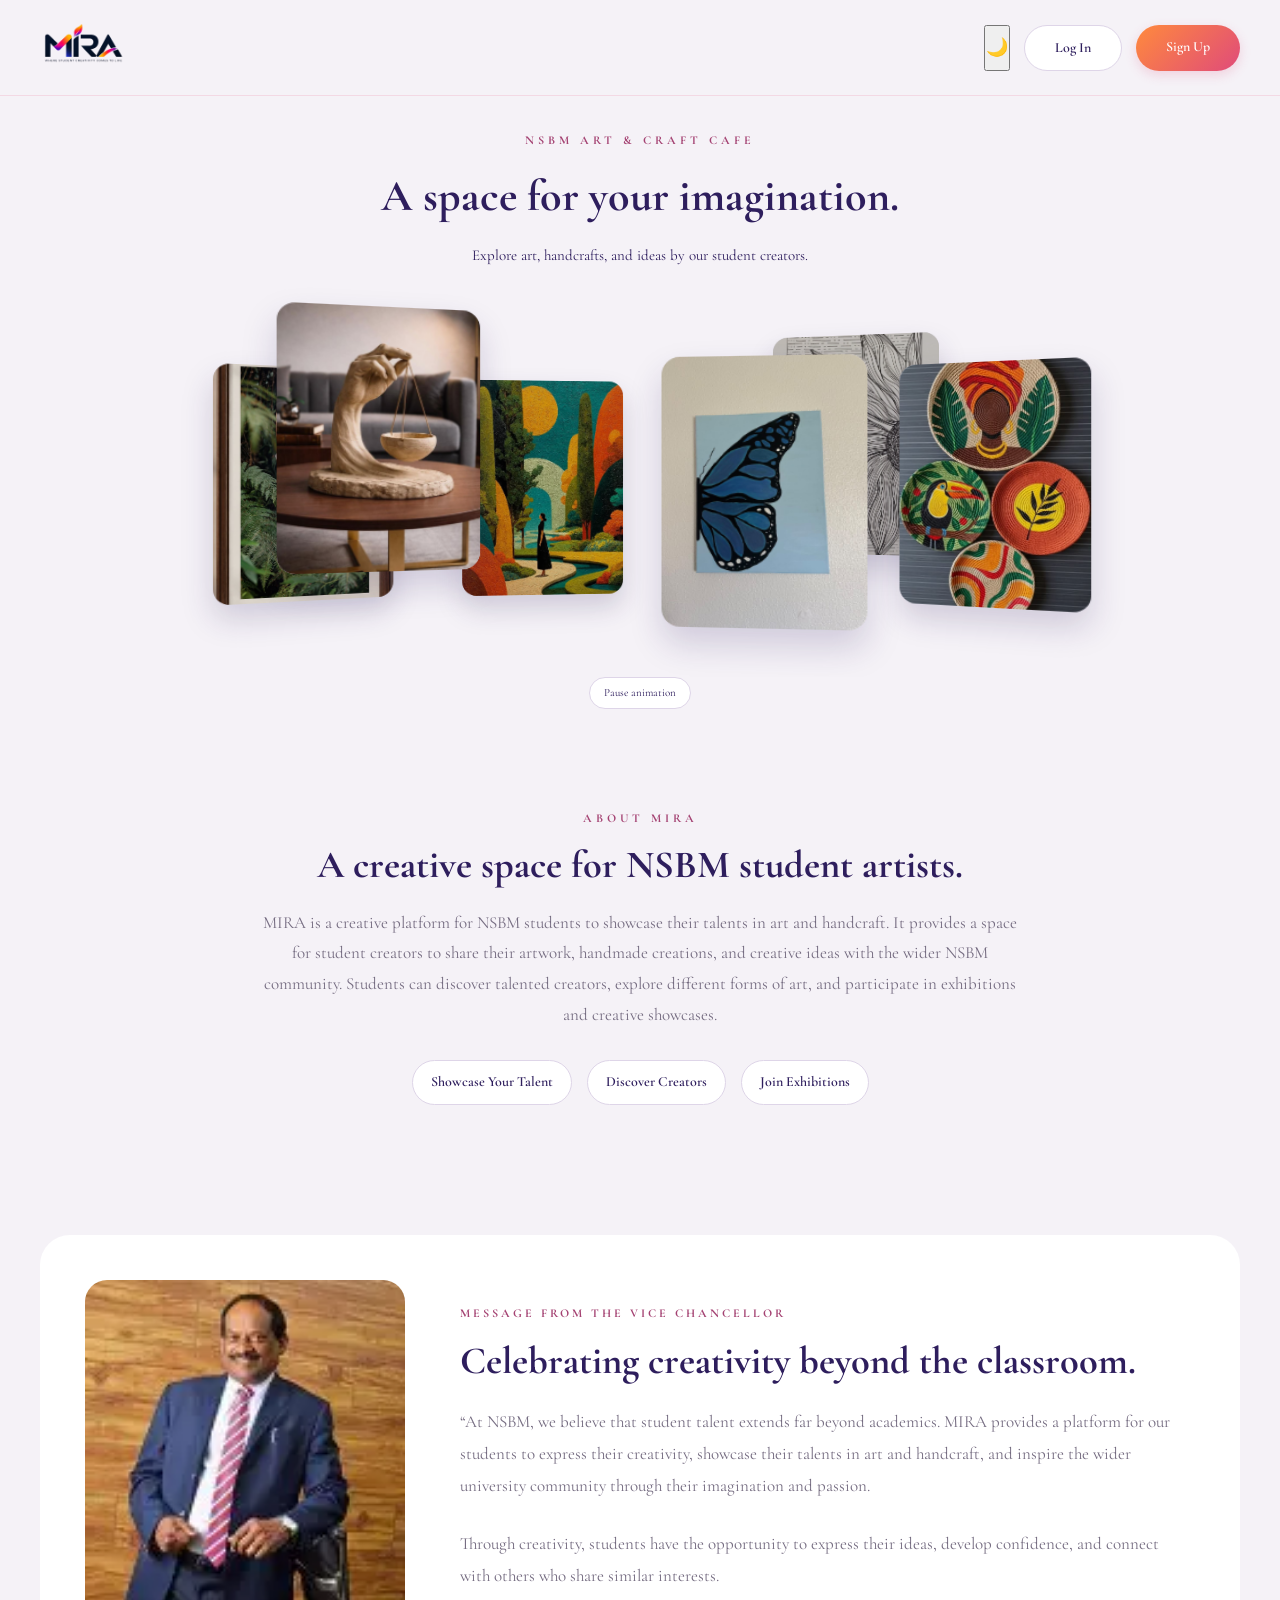
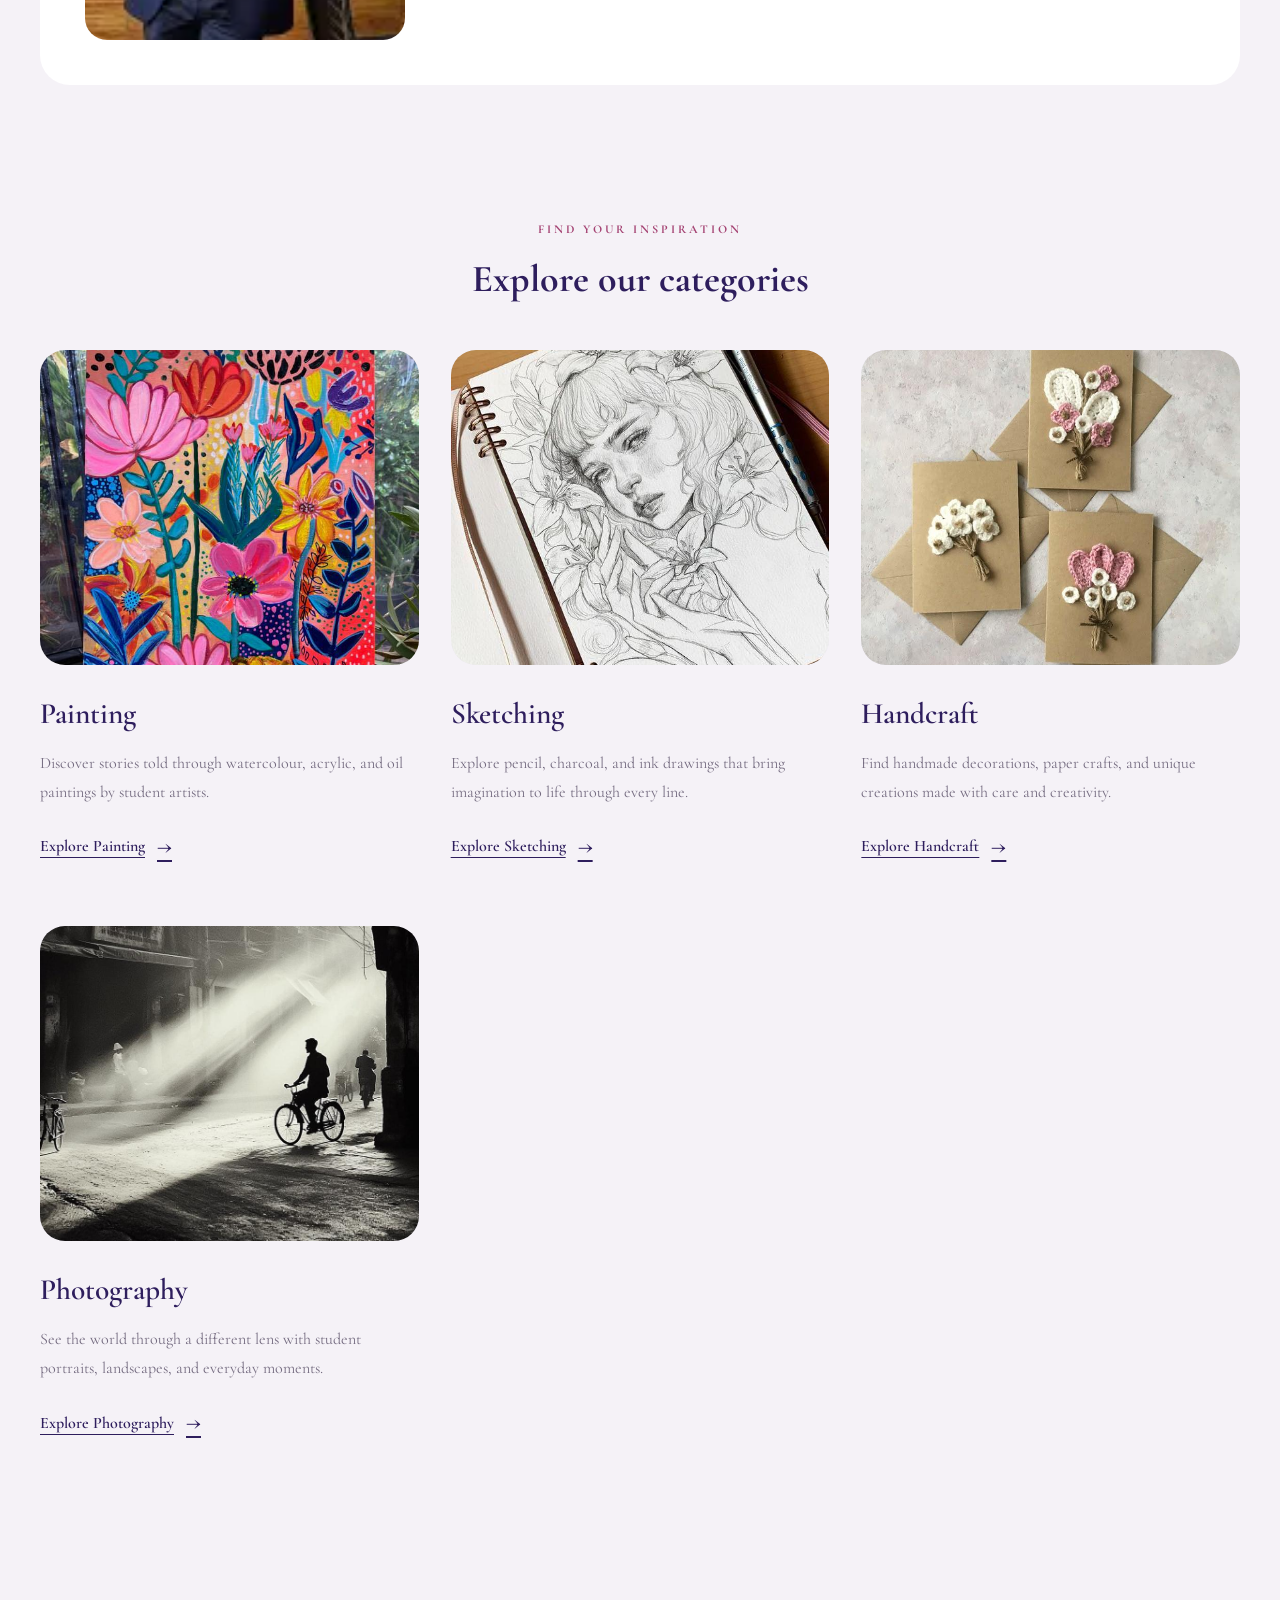
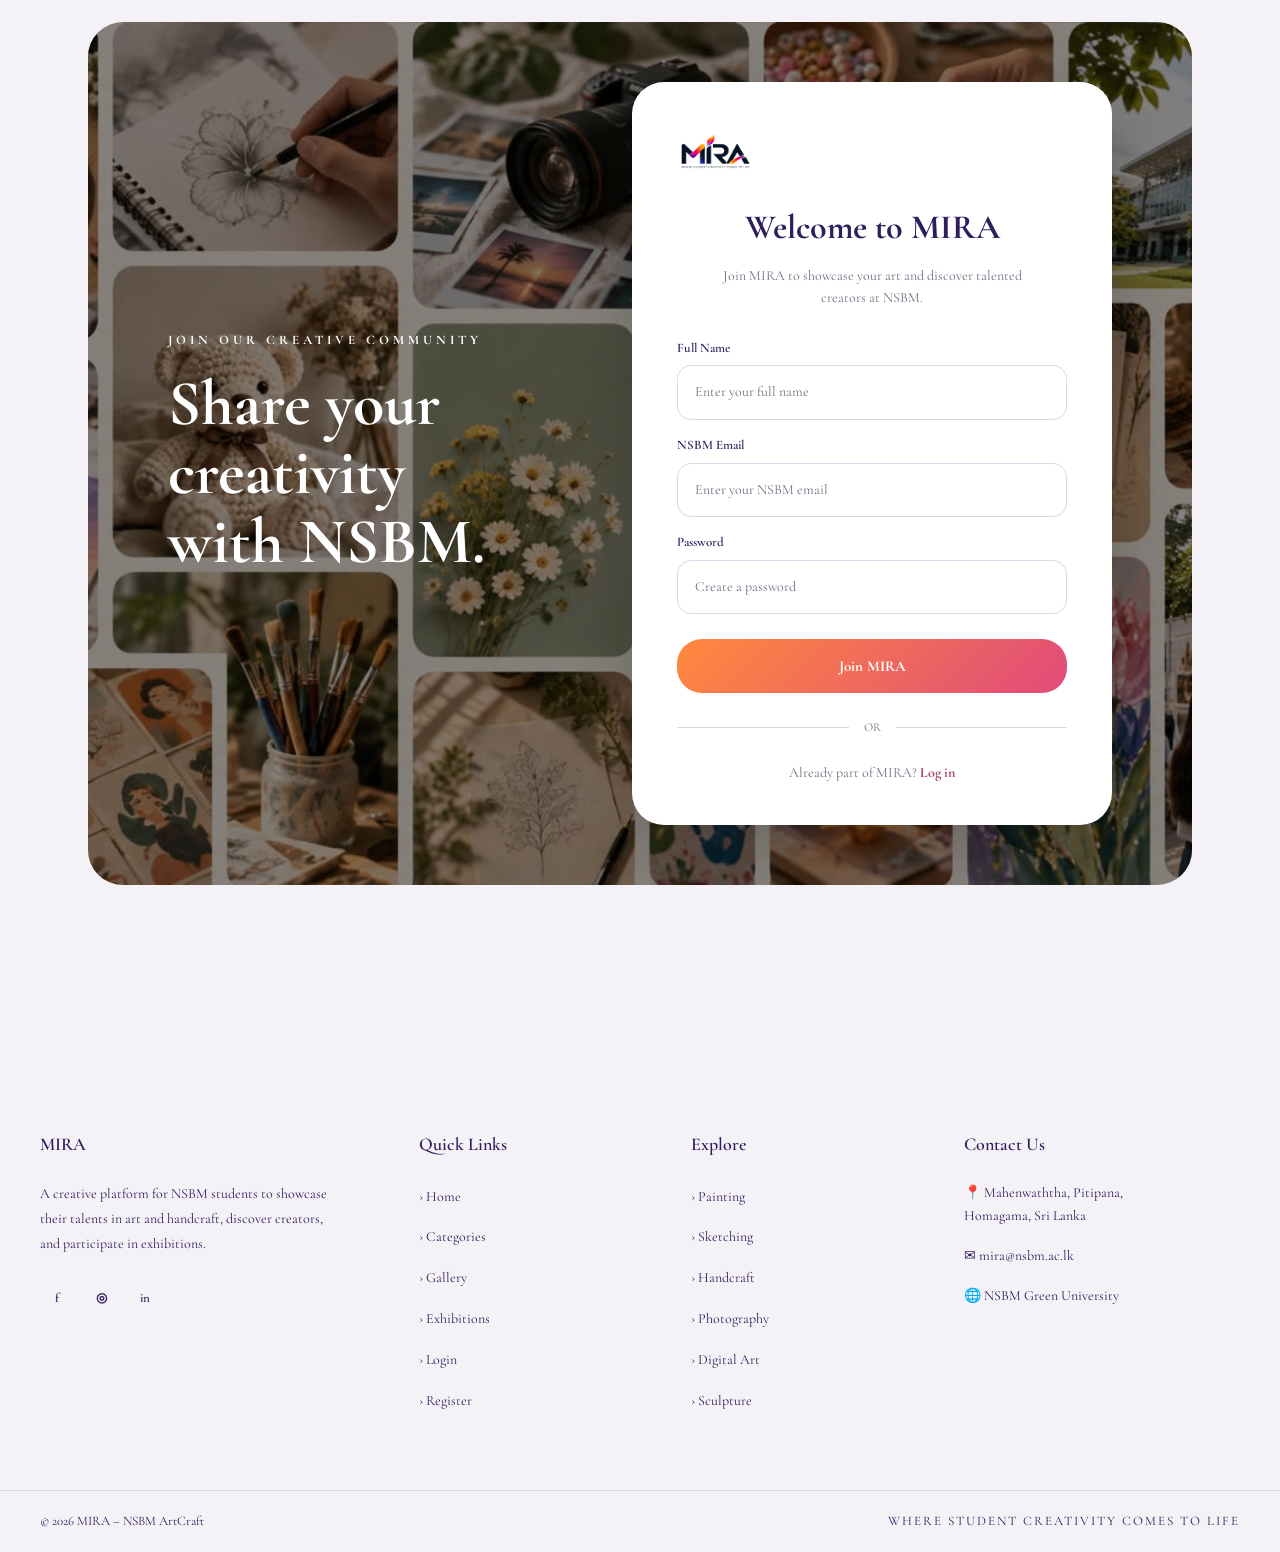
==== commit 548e57f4: "Finalized admin section Created where admins can see the website previews and security things" ====
--- a/index.html
+++ b/index.html
@@ -38,9 +38,7 @@
 
     <header class="header">
         <a href="index.html">
-            <img src="./Assets\Logo.jpeg"
-                 alt="MIRA NSBM"
-                 class="header-logo">
+            <img src="Assets/mira-logo-light.png" alt="MIRA" class="header-logo mira-logo-for-light"><img src="Assets/mira-logo-dark.png" alt="" aria-hidden="true" class="header-logo mira-logo-for-dark">
         </a>
 
         <nav class="header-buttons">
@@ -316,11 +314,7 @@
     <!-- Floating signup card -->
     <div class="join-card">
 
-        <img
-            src="./Assets\Logo.jpeg"
-            alt="MIRA Logo"
-            class="join-logo"
-        >
+        <img src="Assets/mira-logo-light.png" alt="MIRA" class="join-logo mira-logo-for-light"><img src="Assets/mira-logo-dark.png" alt="" aria-hidden="true" class="join-logo mira-logo-for-dark">
 
         <h2>Welcome to MIRA</h2>
 
--- a/style.css
+++ b/style.css
@@ -850,8 +850,8 @@
 
 .mira-footer {
     margin-top: 80px;
-    background: #f5f2f7;
-    color: #2e1e5d;
+    background: #2e1e5d;
+    color: #f5f2f7;
 }
 
 /* Main footer */
@@ -3245,3 +3245,45 @@
     .mira-theme-toggle .mira-theme-text { display: none; }
 }
 
+/* MIRA Light and Dark Theme Logos */
+
+.mira-shared-logo {
+    display: flex;
+    align-items: center;
+}
+
+.mira-shared-logo img {
+    width: 60px;
+    height: auto;
+    object-fit: contain;
+}
+
+/* Light Theme */
+.mira-shared-logo .mira-logo-light {
+    display: block;
+}
+
+.mira-shared-logo .mira-logo-dark {
+    display: none;
+}
+
+/* Dark Theme */
+html[data-theme="dark"] .mira-logo-light,
+body[data-theme="dark"] .mira-logo-light,
+body.dark .mira-logo-light {
+    display: none;
+}
+
+html[data-theme="dark"] .mira-logo-dark,
+body[data-theme="dark"] .mira-logo-dark,
+body.dark .mira-logo-dark {
+    display: block;
+}
+
+/* MIRA universal theme-aware logos — works with existing theme.js */
+.mira-logo-for-light{display:inline-block!important}
+.mira-logo-for-dark{display:none!important}
+html[data-theme="dark"] .mira-logo-for-light{display:none!important}
+html[data-theme="dark"] .mira-logo-for-dark{display:inline-block!important}
+/* Avoid spacing from multiple images */
+.mira-shared-logo .mira-logo-for-light,.mira-shared-logo .mira-logo-for-dark{width:48px;height:43px;object-fit:contain;border-radius:6px}
